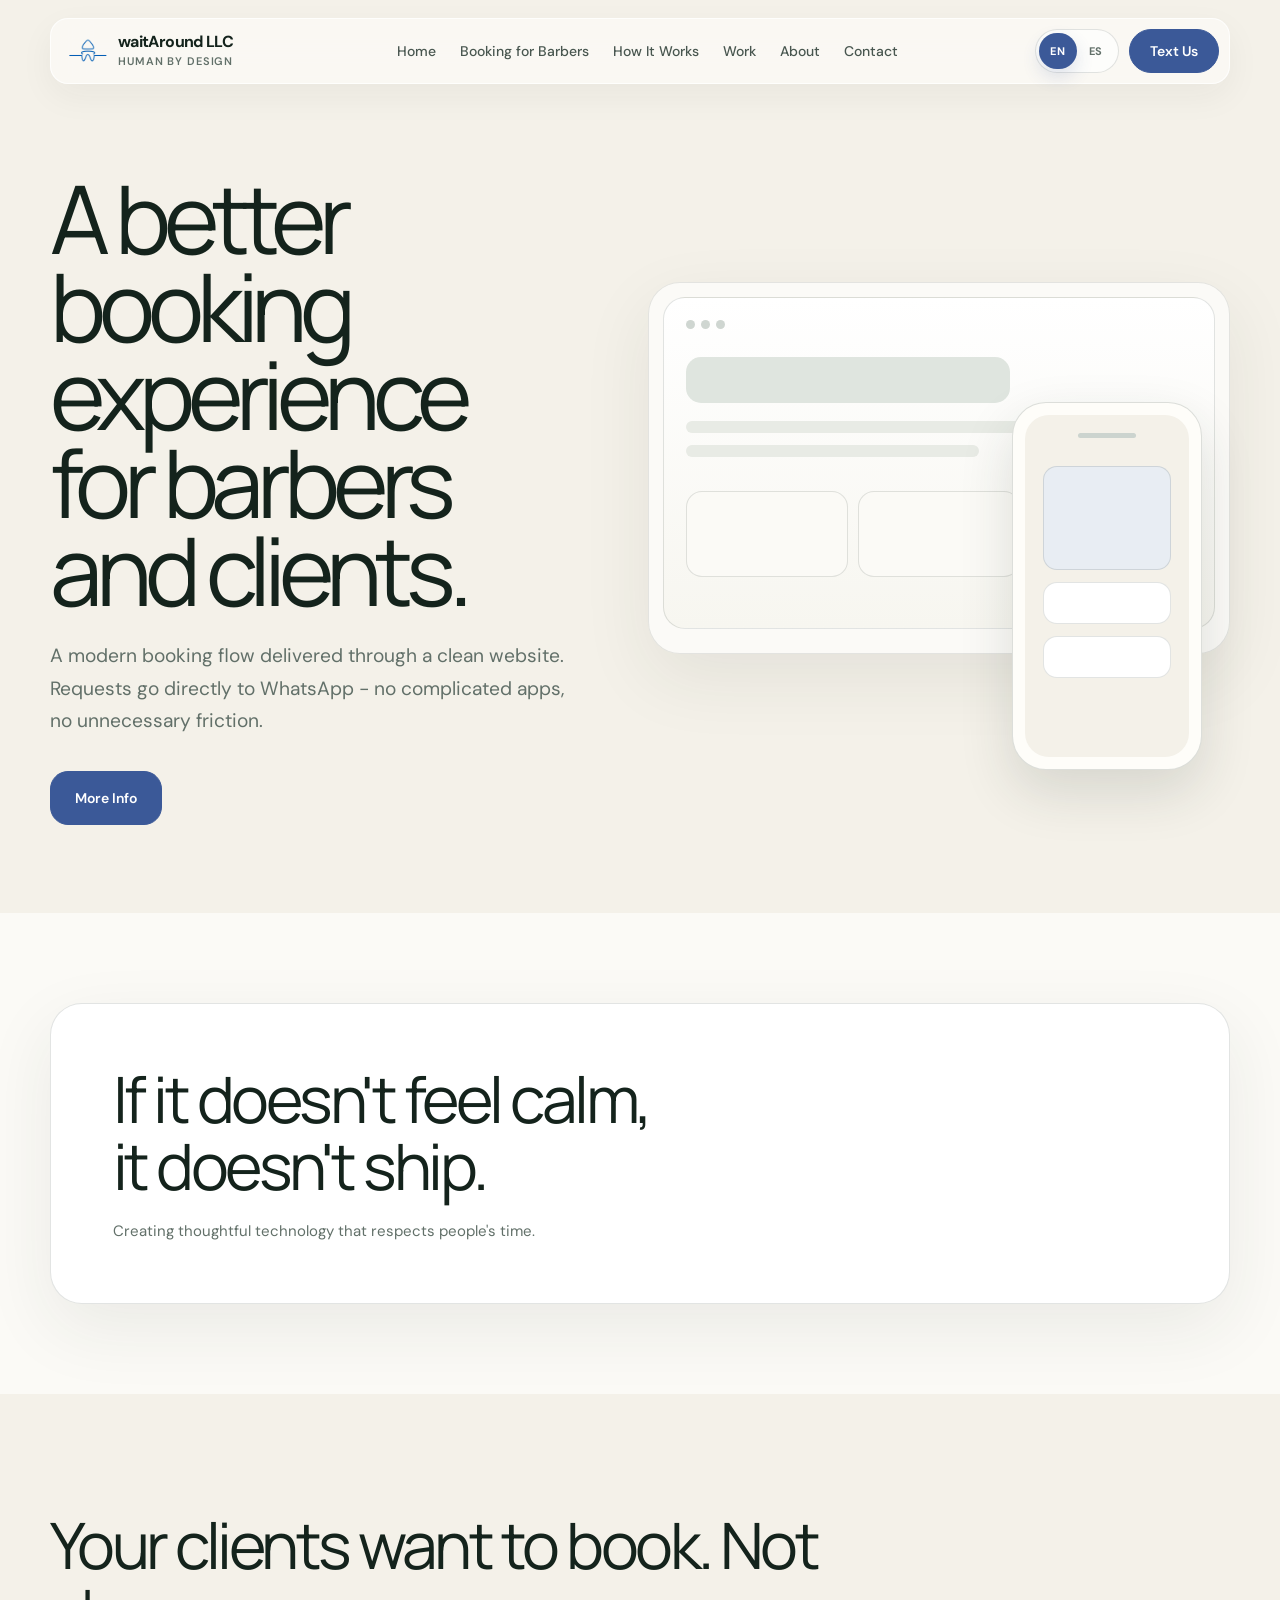
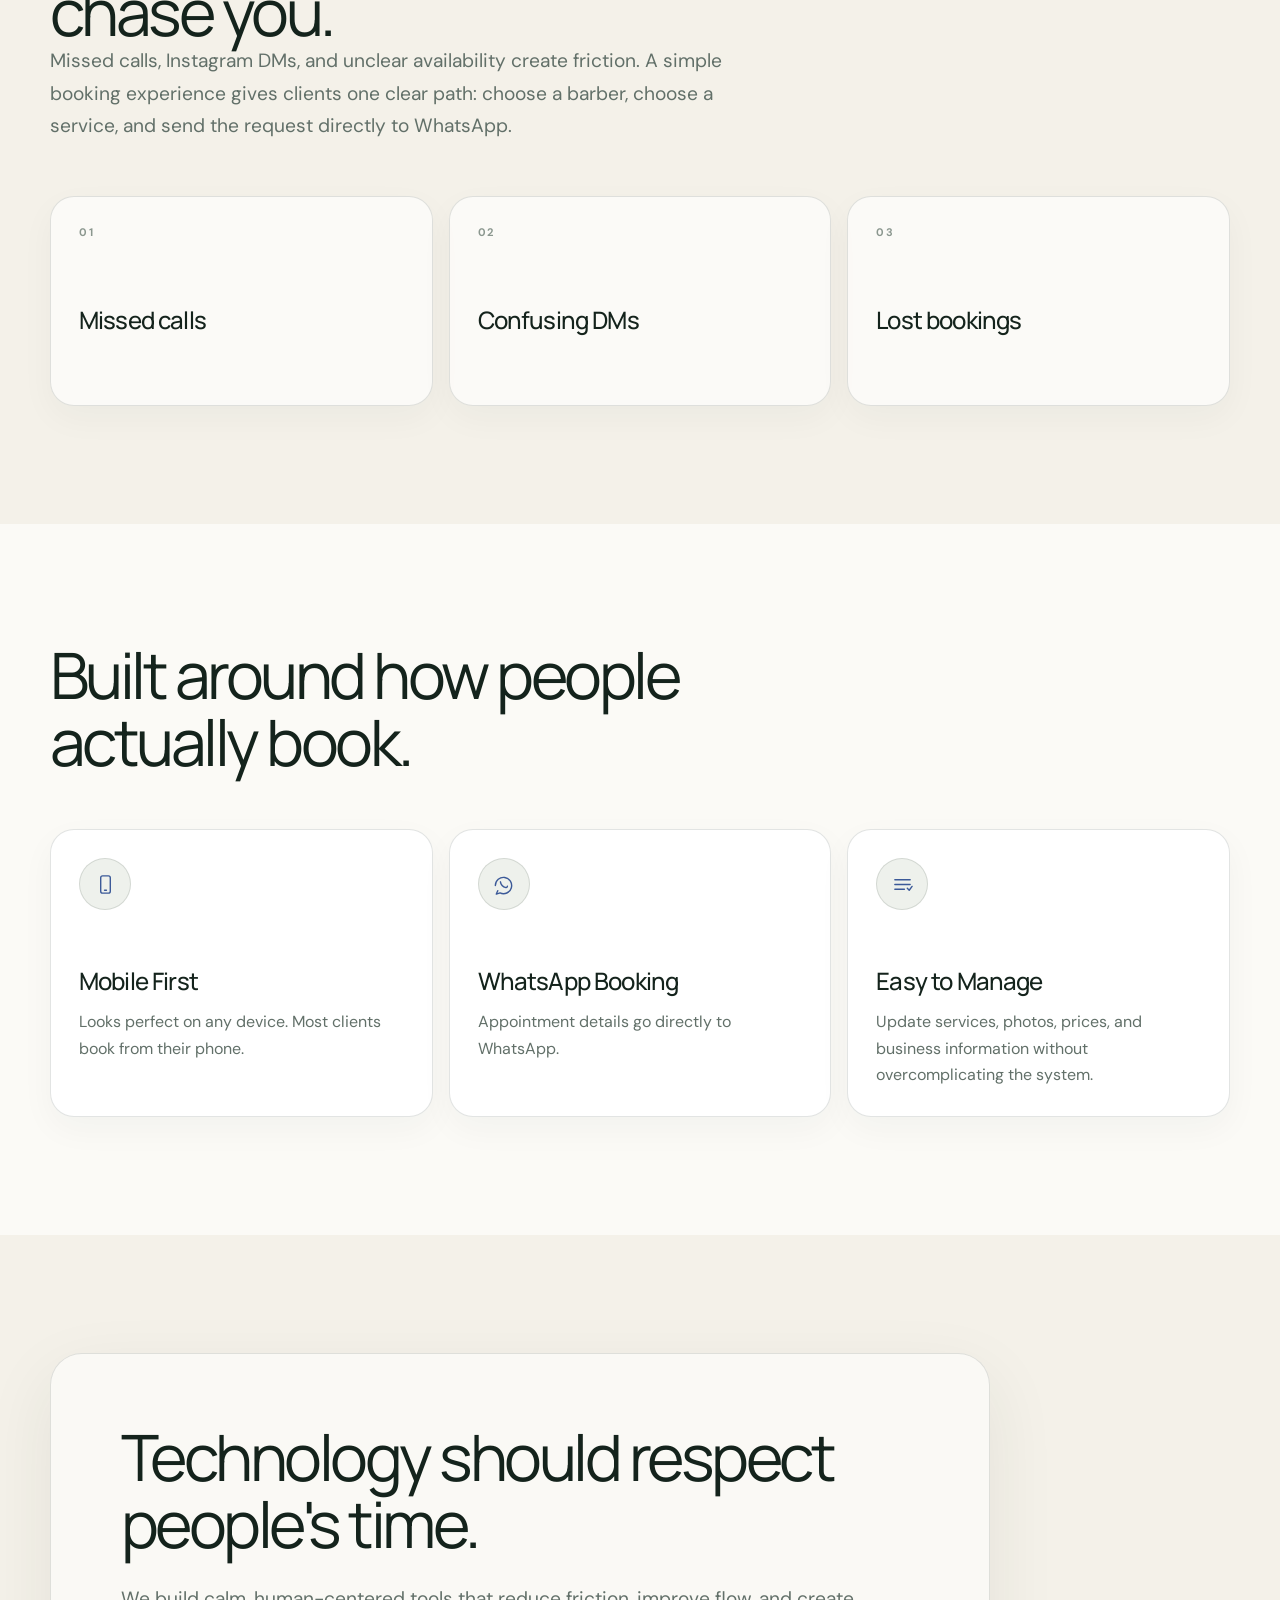
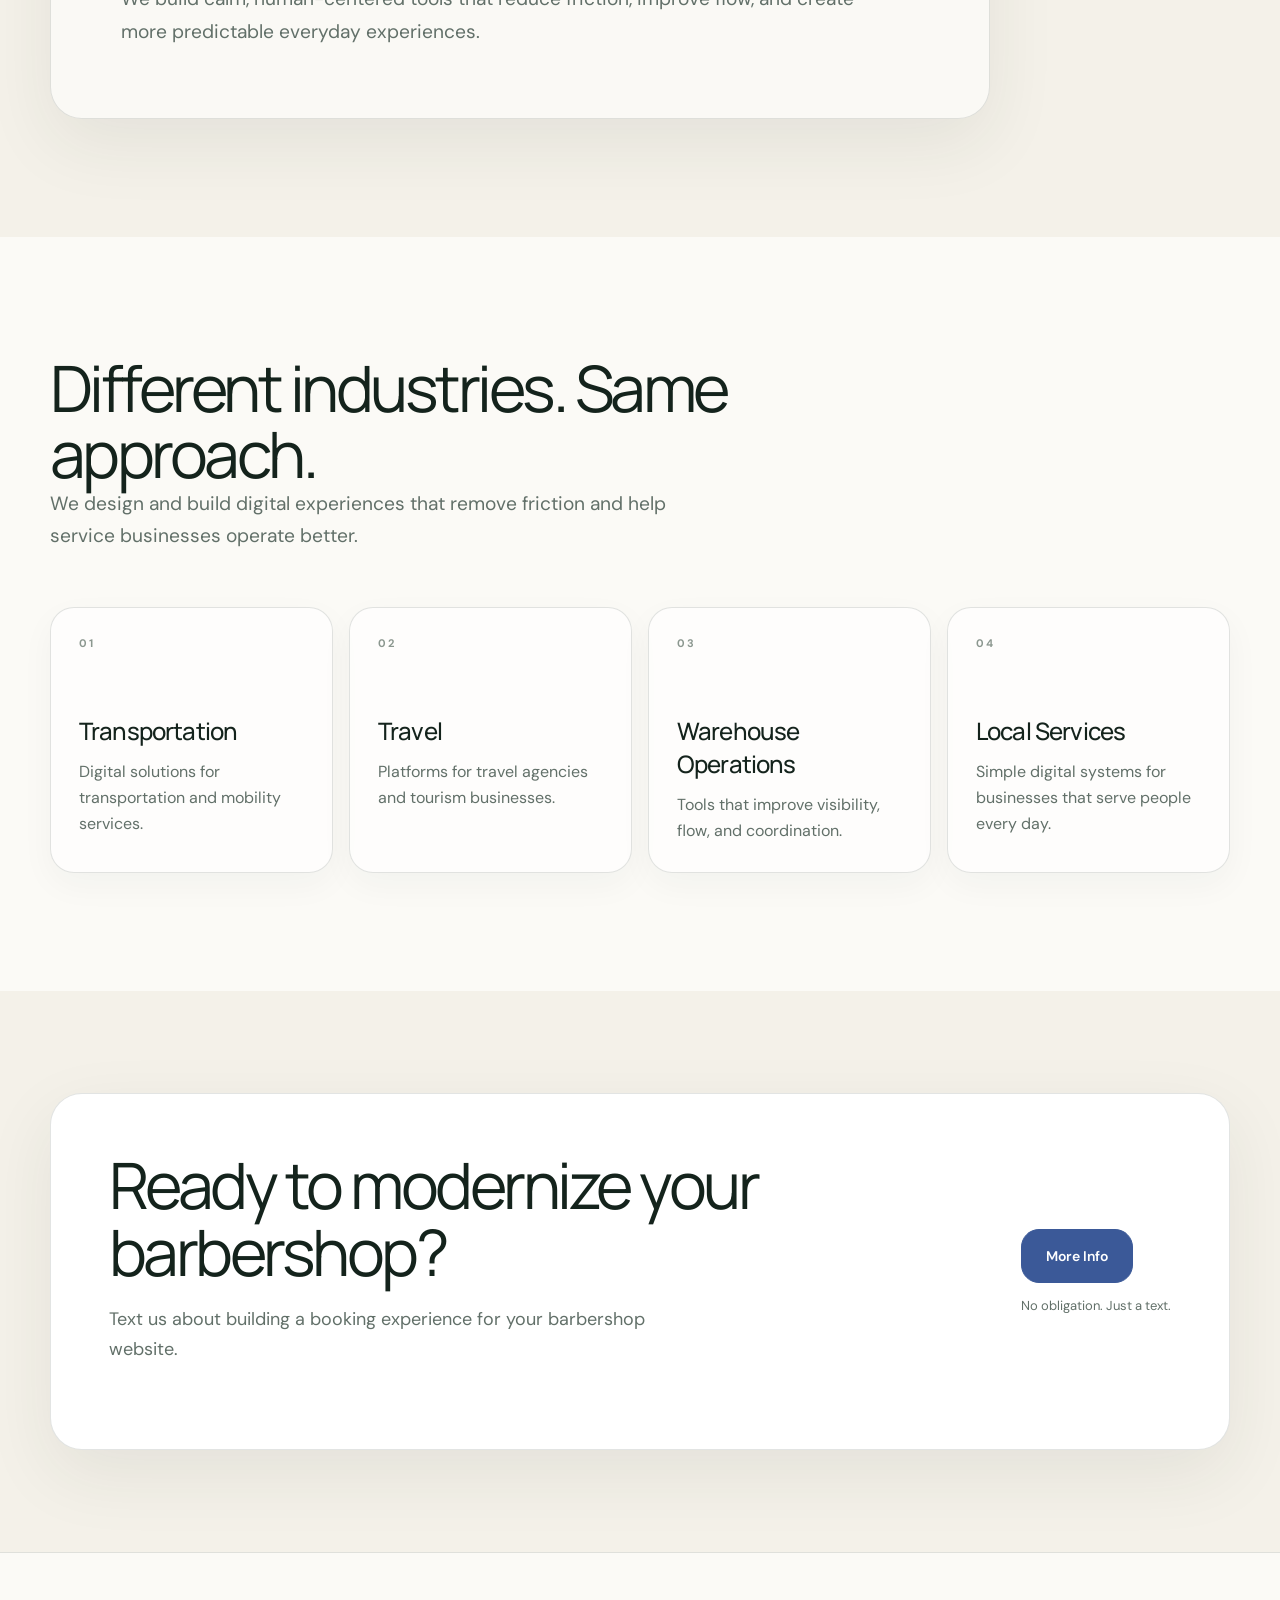
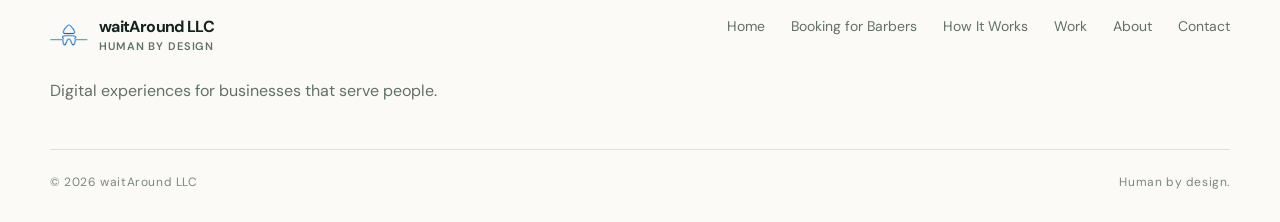
==== index.html @ 2b660a99 "Update print statement from 'Hello' to 'Goodbye'" ====
<!DOCTYPE html>
<html lang="en">
<head>
  <meta charset="UTF-8">
  <meta name="viewport" content="width=device-width, initial-scale=1.0">
  <meta name="description" content="waitAround LLC builds calm digital booking experiences for barbershops with WhatsApp booking.">
  <title>waitAround LLC | Booking for Barbershops</title>
  <link rel="icon" type="image/png" href="waitaround-logo.png">
  <link rel="apple-touch-icon" href="waitaround-logo.png">
  <style>
    @import url('https://fonts.googleapis.com/css2?family=DM+Sans:wght@400;500;600;700&family=Manrope:wght@400;500;600&display=swap');

    :root {
      --bg: #fbfaf6;
      --surface: #f4f1e9;
      --ink: #14231c;
      --muted: #627069;
      --border: rgba(20, 35, 28, .12);
      --chip: #eef1ec;
      --radius-xl: 32px;
      --radius-lg: 24px;
      --shadow: 0 24px 70px rgba(37, 52, 44, .08);
      --brand: #3b5998;
      --brand-soft: #aab7d4;
      --white: #fff;
    }

    * { box-sizing: border-box; }
    html { scroll-behavior: smooth; }
    body {
      margin: 0;
      overflow-x: hidden;
      color: var(--ink);
      background: var(--bg);
      font-family: "DM Sans", Arial, sans-serif;
      -webkit-font-smoothing: antialiased;
      text-rendering: optimizeLegibility;
    }
    a { color: inherit; text-decoration: none; }
    button { font: inherit; }
    h1, h2, h3, p { margin-top: 0; }
    :focus-visible { outline: 3px solid rgba(59, 89, 152, .32); outline-offset: 4px; }

    .shell { width: min(1180px, calc(100% - 48px)); margin: 0 auto; }
    .skip-link {
      position: fixed;
      z-index: 100;
      top: 12px;
      left: 12px;
      padding: 12px 16px;
      border-radius: 999px;
      color: var(--white);
      background: var(--brand);
      transform: translateY(-160%);
    }
    .skip-link:focus { transform: none; }

    .nav-wrap {
      position: fixed;
      z-index: 20;
      top: 0;
      right: 0;
      left: 0;
      padding: 18px 0;
      transition: padding .25s ease;
    }
    .nav-wrap.scrolled { padding: 10px 0; }
    .nav {
      display: flex;
      align-items: center;
      justify-content: space-between;
      min-height: 66px;
      padding: 0 10px 0 18px;
      border: 1px solid rgba(255, 255, 255, .8);
      border-radius: 18px;
      background: rgba(251, 250, 246, .78);
      box-shadow: 0 12px 34px rgba(30, 43, 35, .05);
      backdrop-filter: blur(18px);
    }
    .brand {
      display: inline-flex;
      align-items: center;
      gap: 11px;
      min-width: 190px;
      letter-spacing: -.04em;
    }
    .brand-logo { width: 38px; height: 38px; object-fit: contain; }
    .brand-text strong { display: block; font-size: 16px; font-weight: 700; line-height: 1.05; }
    .brand-text span { display: block; margin-top: 3px; color: var(--muted); font-size: 11px; font-weight: 600; letter-spacing: .08em; text-transform: uppercase; }
    .nav-links { display: flex; align-items: center; gap: 24px; color: #48564f; font-size: 14px; font-weight: 500; }
    .nav-links a { padding: 12px 0; transition: color .2s ease; }
    .nav-links a:hover { color: var(--ink); }
    .nav-actions { display: flex; align-items: center; gap: 10px; }
    .language-switcher {
      display: inline-flex;
      align-items: center;
      min-height: 44px;
      padding: 3px;
      border: 1px solid var(--border);
      border-radius: 999px;
      background: rgba(255, 255, 255, .58);
    }
    .language-option {
      min-width: 38px;
      min-height: 36px;
      padding: 0 10px;
      border: 0;
      border-radius: 999px;
      color: var(--muted);
      background: transparent;
      font-size: 11px;
      font-weight: 700;
      letter-spacing: .08em;
      cursor: pointer;
      transition: color .2s ease, background .2s ease, box-shadow .2s ease;
    }
    .language-option:hover { color: var(--ink); }
    .language-option.active {
      color: var(--white);
      background: var(--brand);
      box-shadow: 0 8px 18px rgba(59, 89, 152, .16);
    }
    .button, .nav-button {
      display: inline-flex;
      align-items: center;
      justify-content: center;
      gap: 10px;
      min-height: 44px;
      padding: 0 20px;
      border: 1px solid var(--brand);
      border-radius: 999px;
      color: var(--white);
      background: var(--brand);
      font-size: 14px;
      font-weight: 600;
      cursor: pointer;
      transition: transform .22s ease, box-shadow .22s ease, background .22s ease, border-color .22s ease;
    }
    .button:hover, .nav-button:hover { transform: translateY(-2px); box-shadow: 0 12px 24px rgba(59, 89, 152, .18); background: #304a80; }
    .button.secondary {
      color: var(--ink);
      border-color: var(--border);
      background: rgba(255, 255, 255, .62);
    }
    .button.secondary:hover { background: var(--white); border-color: rgba(20, 35, 28, .22); box-shadow: 0 12px 24px rgba(37, 52, 44, .08); }
    .button.large { min-height: 54px; padding: 0 24px; border-radius: 18px; }
    .menu-button { display: none; border: 0; background: transparent; padding: 9px; cursor: pointer; }
    .menu-button span { display: block; width: 22px; height: 1px; margin: 5px; background: var(--ink); }

    section { padding: 118px 0; }
    .hero {
      position: relative;
      min-height: 860px;
      padding: 174px 0 88px;
      overflow: hidden;
      background: var(--surface);
    }
    .hero::before {
      content: "";
      position: absolute;
      inset: 0;
      background-image: radial-gradient(rgba(23, 61, 45, .13) .7px, transparent .7px);
      background-size: 18px 18px;
      mask-image: linear-gradient(90deg, #000, transparent 50%);
      opacity: .28;
    }
    .hero-grid {
      position: relative;
      z-index: 1;
      display: grid;
      grid-template-columns: minmax(0, .9fr) minmax(360px, 1fr);
      gap: 74px;
      align-items: center;
    }
    .chip, .kicker {
      display: none;
      align-items: center;
      gap: 12px;
      width: fit-content;
      min-height: auto;
      padding: 0;
      border: 0;
      border-radius: 0;
      color: #516159;
      background: transparent;
      font-size: 12px;
      font-weight: 700;
      letter-spacing: .12em;
      text-transform: uppercase;
    }
    .chip::before, .kicker::before {
      content: "";
      width: 34px;
      height: 1px;
      background: var(--brand-soft);
    }
    h1 {
      max-width: 740px;
      margin: 26px 0 26px;
      font-family: "Manrope", Arial, sans-serif;
      font-size: clamp(58px, 7.4vw, 104px);
      font-weight: 400;
      line-height: .93;
      letter-spacing: -.075em;
    }
    h2 {
      max-width: 820px;
      margin-bottom: 0;
      font-family: "Manrope", Arial, sans-serif;
      font-size: clamp(40px, 5vw, 70px);
      font-weight: 400;
      line-height: 1.04;
      letter-spacing: -.055em;
    }
    .lead, .section-copy, .philosophy-copy, .footer-copy {
      color: var(--muted);
      font-size: clamp(17px, 1.5vw, 20px);
      line-height: 1.68;
    }
    .lead { max-width: 635px; margin-bottom: 34px; }
    .hero h1 { margin-top: 0; }
    .hero-actions { display: flex; flex-wrap: wrap; gap: 12px; }

    .mockup-stage {
      position: relative;
      min-height: 540px;
    }
    .macbook {
      position: absolute;
      top: 52px;
      right: 0;
      width: min(100%, 620px);
      padding: 14px 14px 24px;
      border: 1px solid rgba(20, 35, 28, .1);
      border-radius: var(--radius-xl);
      background: rgba(255, 255, 255, .62);
      box-shadow: var(--shadow);
    }
    .mockup-screen {
      min-height: 332px;
      padding: 22px;
      border: 1px solid var(--border);
      border-radius: 22px;
      background: linear-gradient(180deg, #fff, #f7f6f0);
    }
    .mockup-bar { display: flex; gap: 6px; margin-bottom: 28px; }
    .mockup-bar span { width: 9px; height: 9px; border-radius: 50%; background: #cfd6d1; }
    .mockup-title { width: 64%; height: 46px; margin-bottom: 18px; border-radius: 15px; background: #dfe5df; }
    .mockup-line { height: 12px; margin-bottom: 12px; border-radius: 999px; background: #e8ebe5; }
    .mockup-line.short { width: 58%; }
    .mockup-cards { display: grid; grid-template-columns: repeat(3, 1fr); gap: 10px; margin-top: 34px; }
    .mockup-cards span { height: 86px; border: 1px solid var(--border); border-radius: 16px; background: var(--bg); }
    .phone {
      position: absolute;
      right: 28px;
      bottom: 0;
      width: 190px;
      padding: 12px;
      border: 1px solid rgba(20, 35, 28, .14);
      border-radius: 34px;
      background: #fefdf9;
      box-shadow: 0 22px 54px rgba(37, 52, 44, .14);
    }
    .phone-screen {
      min-height: 342px;
      padding: 18px;
      border-radius: 24px;
      background: var(--surface);
    }
    .phone-pill { width: 58px; height: 5px; margin: 0 auto 28px; border-radius: 999px; background: #ccd4cf; }
    .phone-block { height: 42px; margin-bottom: 12px; border-radius: 14px; background: var(--white); border: 1px solid var(--border); }
    .phone-block.tall { height: 104px; background: #e8edf3; }

    .section-head {
      display: block;
      margin-bottom: 54px;
      align-items: start;
    }
    .section-copy { max-width: 680px; margin-bottom: 0; }
    .credo { padding: 90px 0; background: var(--bg); }
    .quote-card {
      padding: clamp(34px, 5vw, 62px);
      border: 1px solid var(--border);
      border-radius: var(--radius-xl);
      background: var(--white);
      box-shadow: var(--shadow);
    }
    .quote-card blockquote {
      max-width: 860px;
      margin: 0 0 22px;
      font-family: "Manrope", Arial, sans-serif;
      font-size: clamp(34px, 5vw, 66px);
      line-height: 1.04;
      letter-spacing: -.055em;
    }
    .quote-card p { margin: 0; color: var(--muted); font-size: 15px; }

    .problem { background: var(--surface); }
    .number-grid, .feature-grid, .industry-grid {
      display: grid;
      grid-template-columns: repeat(3, 1fr);
      gap: 16px;
    }
    .card {
      min-height: 210px;
      padding: 28px;
      border: 1px solid var(--border);
      border-radius: var(--radius-lg);
      background: rgba(255, 255, 255, .62);
      box-shadow: 0 12px 34px rgba(37, 52, 44, .04);
      transition: transform .22s ease, border-color .22s ease, background .22s ease, box-shadow .22s ease;
    }
    .card:hover {
      transform: translateY(-4px);
      border-color: rgba(20, 35, 28, .2);
      background: var(--white);
      box-shadow: 0 18px 40px rgba(37, 52, 44, .07);
    }
    .card-number { display: block; margin-bottom: 64px; color: #8b978f; font-size: 11px; font-weight: 700; letter-spacing: .14em; }
    .card h3 { margin-bottom: 12px; font-family: "Manrope", Arial, sans-serif; font-size: 24px; font-weight: 500; letter-spacing: -.035em; }
    .card p { margin-bottom: 0; color: var(--muted); line-height: 1.65; }

    .features { background: var(--bg); }
    .feature-grid { grid-template-columns: repeat(3, 1fr); }
    .feature-card { background: var(--white); }
    .feature-icon {
      display: grid;
      place-items: center;
      width: 52px;
      height: 52px;
      margin-bottom: 54px;
      border: 1px solid var(--border);
      border-radius: 50%;
      color: var(--brand);
      background: var(--chip);
    }
    .feature-icon svg { width: 23px; height: 23px; fill: none; stroke: currentColor; stroke-width: 1.45; stroke-linecap: round; stroke-linejoin: round; }

    .philosophy { background: var(--surface); }
    .philosophy-panel {
      max-width: 940px;
      padding: clamp(36px, 6vw, 70px);
      border: 1px solid var(--border);
      border-radius: var(--radius-xl);
      background: rgba(255, 255, 255, .55);
      box-shadow: var(--shadow);
    }
    .philosophy-copy { max-width: 760px; margin: 26px 0 0; }

    .industries { background: var(--bg); }
    .industry-grid { grid-template-columns: repeat(4, 1fr); }
    .industry-card { min-height: 250px; }

    .final-cta { padding: 102px 0; background: var(--surface); }
    .cta-panel {
      display: grid;
      grid-template-columns: 1fr auto;
      gap: 36px;
      align-items: center;
      padding: clamp(34px, 5vw, 58px);
      border: 1px solid var(--border);
      border-radius: var(--radius-xl);
      background: var(--white);
      box-shadow: var(--shadow);
    }
    .cta-panel h2 { margin-bottom: 20px; }
    .cta-panel p { max-width: 560px; margin-bottom: 26px; color: var(--muted); font-size: 18px; line-height: 1.65; }
    .cta-small { display: block; margin-top: 14px; color: var(--muted); font-size: 13px; }

    footer {
      padding: 64px 0 32px;
      border-top: 1px solid var(--border);
      background: var(--bg);
    }
    .footer-main {
      display: flex;
      align-items: flex-start;
      justify-content: space-between;
      gap: 40px;
      padding-bottom: 44px;
    }
    .footer-copy { max-width: 430px; margin: 18px 0 0; font-size: 16px; }
    .footer-links { display: flex; flex-wrap: wrap; gap: 18px 26px; color: var(--muted); font-size: 14px; }
    .footer-links a:hover { color: var(--ink); }
    .footer-bottom {
      display: flex;
      justify-content: space-between;
      gap: 20px;
      padding-top: 24px;
      border-top: 1px solid var(--border);
      color: #7b8780;
      font-size: 12px;
      letter-spacing: .05em;
    }

    .reveal { opacity: 0; transform: translateY(20px); transition: opacity .6s ease, transform .6s ease; }
    .reveal.visible { opacity: 1; transform: translateY(0); }

    @media (max-width: 1040px) {
      .nav-links { gap: 16px; font-size: 13px; }
      .hero-grid { grid-template-columns: 1fr; gap: 44px; }
      .mockup-stage { min-height: 500px; max-width: 680px; }
      .industry-grid { grid-template-columns: repeat(2, 1fr); }
    }

    @media (max-width: 860px) {
      .nav-links {
        display: none;
        position: absolute;
        top: 78px;
        left: 24px;
        right: 24px;
        flex-direction: column;
        align-items: stretch;
        gap: 0;
        padding: 15px;
        border: 1px solid var(--border);
        border-radius: 18px;
        background: var(--bg);
        box-shadow: var(--shadow);
      }
      .nav-links.open { display: flex; }
      .nav-links a { padding: 14px; }
      .nav-button { display: none; }
      .nav-actions { margin-left: auto; }
      .menu-button { display: block; }
      .section-head, .cta-panel { grid-template-columns: 1fr; }
      .number-grid, .feature-grid { grid-template-columns: 1fr; }
      .card-number, .feature-icon { margin-bottom: 38px; }
      section { padding: 92px 0; }
    }

    @media (max-width: 600px) {
      .shell { width: min(100% - 32px, 1180px); }
      .nav { min-height: 60px; }
      .brand { min-width: auto; }
      .brand-text strong { font-size: 15px; }
      .brand-text span { font-size: 10px; }
      .hero { min-height: auto; padding: 142px 0 72px; }
      h1 { font-size: clamp(48px, 16vw, 68px); }
      h2 { font-size: clamp(36px, 12vw, 50px); }
      .lead { font-size: 16px; }
      .hero-actions .button { width: 100%; }
      .mockup-stage { min-height: 420px; }
      .macbook { top: 18px; padding: 10px 10px 18px; border-radius: 24px; }
      .mockup-screen { min-height: 270px; padding: 16px; }
      .mockup-cards { grid-template-columns: 1fr; }
      .mockup-cards span { height: 46px; }
      .phone { right: 8px; width: 150px; transform: translateY(16px); }
      .phone-screen { min-height: 260px; padding: 14px; }
      .industry-grid { grid-template-columns: 1fr; }
      .footer-main, .footer-bottom { flex-direction: column; }
      .footer-links { flex-direction: column; gap: 12px; }
    }

    @media (prefers-reduced-motion: reduce) {
      html { scroll-behavior: auto; }
      *, *::before, *::after { transition-duration: .01ms !important; }
      .reveal { opacity: 1; transform: none; }
    }
  </style>
</head>
<body>
  <a class="skip-link" href="#main" data-i18n="skip">Skip to content</a>

  <header class="nav-wrap" id="top">
    <nav class="nav shell" aria-label="Main navigation">
      <a class="brand" href="#top" aria-label="waitAround LLC home">
        <img class="brand-logo" src="waitaround-logo.png" alt="">
            <span class="brand-text"><strong>waitAround LLC</strong><span data-i18n="tagline">Human by design</span></span>
      </a>
      <div class="nav-links" id="navLinks">
        <a href="#top" data-i18n="navHome">Home</a>
        <a href="#booking" data-i18n="navWebsites">Booking for Barbers</a>
        <a href="#how" data-i18n="navHow">How It Works</a>
        <a href="#work" data-i18n="navWork">Work</a>
        <a href="#about" data-i18n="navAbout">About</a>
        <a class="whatsapp-link" href="https://wa.me/18564484646?text=Hi%20waitAround%20LLC%2C%20I%27m%20interested%20in%20a%20barbershop%20booking%20experience." data-i18n="navContact">Contact</a>
      </div>
      <div class="nav-actions">
        <div class="language-switcher" role="group" aria-label="Select language">
          <button class="language-option active" type="button" data-lang="en" aria-pressed="true">EN</button>
          <button class="language-option" type="button" data-lang="es" aria-pressed="false">ES</button>
        </div>
        <a class="nav-button whatsapp-link" href="https://wa.me/18564484646?text=Hi%20waitAround%20LLC%2C%20I%27m%20interested%20in%20a%20barbershop%20booking%20experience." data-i18n="textUs">Text Us</a>
        <button class="menu-button" type="button" aria-label="Toggle menu" aria-expanded="false" aria-controls="navLinks">
          <span></span><span></span>
        </button>
      </div>
    </nav>
  </header>

  <main id="main">
    <section class="hero" aria-labelledby="hero-title">
      <div class="shell hero-grid">
        <div class="hero-copy-block reveal">
          <span class="chip" data-i18n="heroChip">Booking for barbershops</span>
          <h1 id="hero-title" data-i18n="heroTitle">A better booking experience for barbers and clients.</h1>
          <p class="lead" data-i18n="heroLead">A modern booking flow delivered through a clean website. Requests go directly to WhatsApp - no complicated apps, no unnecessary friction.</p>
          <div class="hero-actions">
            <a class="button large whatsapp-link" href="https://wa.me/18564484646?text=Hi%20waitAround%20LLC%2C%20I%27m%20interested%20in%20a%20barbershop%20booking%20experience." data-i18n="textWhatsApp">Text Us on WhatsApp</a>
          </div>
        </div>
        <div class="mockup-stage reveal" aria-label="Booking experience mockup placeholder">
          <div class="macbook">
            <div class="mockup-screen">
              <div class="mockup-bar"><span></span><span></span><span></span></div>
              <div class="mockup-title"></div>
              <div class="mockup-line"></div>
              <div class="mockup-line short"></div>
              <div class="mockup-cards"><span></span><span></span><span></span></div>
            </div>
          </div>
          <div class="phone">
            <div class="phone-screen">
              <div class="phone-pill"></div>
              <div class="phone-block tall"></div>
              <div class="phone-block"></div>
              <div class="phone-block"></div>
            </div>
          </div>
        </div>
      </div>
    </section>

    <section class="credo" aria-labelledby="credo-title">
      <div class="shell">
        <div class="quote-card reveal">
          <blockquote id="credo-title" data-i18n-html="credoQuote">If it doesn't feel calm,<br>it doesn't ship.</blockquote>
          <p data-i18n="credoSmall">Creating thoughtful technology that respects people's time.</p>
        </div>
      </div>
    </section>

    <section class="problem" id="booking" aria-labelledby="problem-title">
      <div class="shell">
        <div class="section-head reveal">
          <span class="kicker" data-i18n="problemLabel">The problem</span>
          <div>
            <h2 id="problem-title" data-i18n="problemTitle">Your clients want to book. Not chase you.</h2>
            <p class="section-copy" data-i18n="problemCopy">Missed calls, Instagram DMs, and unclear availability create friction. A simple booking experience gives clients one clear path: choose a barber, choose a service, and send the request directly to WhatsApp.</p>
          </div>
        </div>
        <div class="number-grid">
          <article class="card reveal"><span class="card-number">01</span><h3 data-i18n="problemCardOne">Missed calls</h3></article>
          <article class="card reveal"><span class="card-number">02</span><h3 data-i18n="problemCardTwo">Confusing DMs</h3></article>
          <article class="card reveal"><span class="card-number">03</span><h3 data-i18n="problemCardThree">Lost bookings</h3></article>
        </div>
      </div>
    </section>

    <section class="features" id="how" aria-labelledby="features-title">
      <div class="shell">
        <div class="section-head reveal">
          <span class="kicker" data-i18n="featuresLabel">Booking experience</span>
          <h2 id="features-title" data-i18n="featuresTitle">Built around how people actually book.</h2>
        </div>
        <div class="feature-grid">
          <article class="card feature-card reveal">
            <div class="feature-icon"><svg viewBox="0 0 24 24" aria-hidden="true"><rect x="7" y="3" width="10" height="18" rx="2"/><path d="M11 18h2"/></svg></div>
            <h3 data-i18n="featureOneTitle">Mobile First</h3>
            <p data-i18n="featureOneCopy">Looks perfect on any device. Most clients book from their phone.</p>
          </article>
          <article class="card feature-card reveal">
            <div class="feature-icon"><svg viewBox="0 0 24 24" aria-hidden="true"><path d="M6 18.5 4.5 22l3.9-1.2A8.5 8.5 0 1 0 3.5 13"/><path d="M8.8 9.2c.4 3 2.5 5.1 5.8 6 .6.1 1.4-.8 1.5-1.4"/></svg></div>
            <h3 data-i18n="featureTwoTitle">WhatsApp Booking</h3>
            <p data-i18n="featureTwoCopy">Appointment details go directly to WhatsApp.</p>
          </article>
          <article class="card feature-card reveal">
            <div class="feature-icon"><svg viewBox="0 0 24 24" aria-hidden="true"><path d="M4 7h16M4 12h16M4 17h10"/><path d="M17 16l2 2 3-4"/></svg></div>
            <h3 data-i18n="featureThreeTitle">Easy to Manage</h3>
            <p data-i18n="featureThreeCopy">Update services, photos, prices, and business information without overcomplicating the system.</p>
          </article>
        </div>
      </div>
    </section>

    <section class="philosophy" id="about" aria-labelledby="philosophy-title">
      <div class="shell">
        <div class="philosophy-panel reveal">
          <div>
            <span class="kicker">waitAround LLC</span>
            <h2 id="philosophy-title" data-i18n="philosophyTitle">Technology should respect people's time.</h2>
            <p class="philosophy-copy" data-i18n="philosophyCopy">We build calm, human-centered tools that reduce friction, improve flow, and create more predictable everyday experiences.</p>
          </div>
        </div>
      </div>
    </section>

    <section class="industries" id="work" aria-labelledby="industries-title">
      <div class="shell">
        <div class="section-head reveal">
          <span class="kicker" data-i18n="industriesLabel">Experience across industries</span>
          <div>
            <h2 id="industries-title" data-i18n="industriesTitle">Different industries. Same approach.</h2>
            <p class="section-copy" data-i18n="industriesCopy">We design and build digital experiences that remove friction and help service businesses operate better.</p>
          </div>
        </div>
        <div class="industry-grid">
          <article class="card industry-card reveal"><span class="card-number">01</span><h3 data-i18n="industryOneTitle">Transportation</h3><p data-i18n="industryOneCopy">Digital solutions for transportation and mobility services.</p></article>
          <article class="card industry-card reveal"><span class="card-number">02</span><h3 data-i18n="industryTwoTitle">Travel</h3><p data-i18n="industryTwoCopy">Platforms for travel agencies and tourism businesses.</p></article>
          <article class="card industry-card reveal"><span class="card-number">03</span><h3 data-i18n="industryThreeTitle">Warehouse Operations</h3><p data-i18n="industryThreeCopy">Tools that improve visibility, flow, and coordination.</p></article>
          <article class="card industry-card reveal"><span class="card-number">04</span><h3 data-i18n="industryFourTitle">Local Services</h3><p data-i18n="industryFourCopy">Simple digital systems for businesses that serve people every day.</p></article>
        </div>
      </div>
    </section>

    <section class="final-cta" id="contact" aria-labelledby="cta-title">
      <div class="shell">
        <div class="cta-panel reveal">
          <div>
            <h2 id="cta-title" data-i18n="ctaTitle">Ready to modernize your barbershop?</h2>
            <p data-i18n="ctaCopy">Text us about building a booking experience for your barbershop website.</p>
          </div>
          <div>
            <a class="button large whatsapp-link" href="https://wa.me/18564484646?text=Hi%20waitAround%20LLC%2C%20I%27m%20interested%20in%20a%20barbershop%20booking%20experience." data-i18n="textWhatsApp">Text Us on WhatsApp</a>
            <span class="cta-small" data-i18n="ctaSmall">No obligation. Just a text.</span>
          </div>
        </div>
      </div>
    </section>
  </main>

  <footer>
    <div class="shell">
      <div class="footer-main">
        <div>
          <a class="brand" href="#top" aria-label="waitAround LLC home">
            <img class="brand-logo" src="waitaround-logo.png" alt="">
            <span class="brand-text"><strong>waitAround LLC</strong><span data-i18n="tagline">Human by design</span></span>
          </a>
          <p class="footer-copy" data-i18n="footerCopy">Digital experiences for businesses that serve people.</p>
        </div>
        <div class="footer-links" aria-label="Footer navigation">
          <a href="#top" data-i18n="navHome">Home</a>
          <a href="#booking" data-i18n="navWebsites">Booking for Barbers</a>
          <a href="#how" data-i18n="navHow">How It Works</a>
          <a href="#work" data-i18n="navWork">Work</a>
          <a href="#about" data-i18n="navAbout">About</a>
          <a class="whatsapp-link" href="https://wa.me/18564484646?text=Hi%20waitAround%20LLC%2C%20I%27m%20interested%20in%20a%20barbershop%20booking%20experience." data-i18n="navContact">Contact</a>
        </div>
      </div>
      <div class="footer-bottom">
        <span>&copy; 2026 waitAround LLC</span>
        <span data-i18n="footerClosing">Human by design.</span>
      </div>
    </div>
  </footer>

  <script>
    const navWrap = document.querySelector('.nav-wrap');
    const menuButton = document.querySelector('.menu-button');
    const navLinks = document.querySelector('.nav-links');
    const revealItems = document.querySelectorAll('.reveal');
    const languageOptions = document.querySelectorAll('.language-option');
    const languageSwitcher = document.querySelector('.language-switcher');
    const whatsappLinks = document.querySelectorAll('.whatsapp-link');
    const baseWhatsApp = 'https://wa.me/18564484646?text=';

    const translations = {
      en: {
        title: 'waitAround LLC | Booking for Barbershops',
        description: 'waitAround LLC builds calm website-based booking experiences for barbershops with WhatsApp booking.',
        languageLabel: 'Select language',
        menu: 'Toggle menu',
        whatsappMessage: "Hi waitAround LLC, I'm interested in a barbershop booking experience.",
        skip: 'Skip to content',
        tagline: 'Human by design',
        navHome: 'Home',
        navWebsites: 'Booking for Barbers',
        navHow: 'How It Works',
        navWork: 'Work',
        navAbout: 'About',
        navContact: 'Contact',
        textUs: 'Text Us',
        textWhatsApp: 'More Info',
        heroChip: 'Booking for barbershops',
        heroTitle: 'A better booking experience for barbers and clients.',
        heroLead: "A modern booking flow delivered through a clean website. Requests go directly to WhatsApp - no complicated apps, no unnecessary friction.",
        credoQuote: "If it doesn't feel calm,<br>it doesn't ship.",
        credoSmall: "Creating thoughtful technology that respects people's time.",
        problemLabel: 'The problem',
        problemTitle: 'Your clients want to book. Not chase you.',
        problemCopy: 'Missed calls, Instagram DMs, and unclear availability create friction. A simple booking experience gives clients one clear path: choose a barber, choose a service, and send the request directly to WhatsApp.',
        problemCardOne: 'Missed calls',
        problemCardTwo: 'Confusing DMs',
        problemCardThree: 'Lost bookings',
        featuresLabel: 'Booking experience',
        featuresTitle: 'Built around how people actually book.',
        featureOneTitle: 'Mobile First',
        featureOneCopy: 'Looks perfect on any device. Most clients book from their phone.',
        featureTwoTitle: 'WhatsApp Booking',
        featureTwoCopy: 'Appointment details go directly to WhatsApp.',
        featureThreeTitle: 'Easy to Manage',
        featureThreeCopy: 'Update services, photos, prices, and business information without overcomplicating the system.',
        philosophyTitle: "Technology should respect people's time.",
        philosophyCopy: 'We build calm, human-centered tools that reduce friction, improve flow, and create more predictable everyday experiences.',
        industriesLabel: 'Experience across industries',
        industriesTitle: 'Different industries. Same approach.',
        industriesCopy: 'We design and build digital experiences that remove friction and help service businesses operate better.',
        industryOneTitle: 'Transportation',
        industryOneCopy: 'Digital solutions for transportation and mobility services.',
        industryTwoTitle: 'Travel',
        industryTwoCopy: 'Platforms for travel agencies and tourism businesses.',
        industryThreeTitle: 'Warehouse Operations',
        industryThreeCopy: 'Tools that improve visibility, flow, and coordination.',
        industryFourTitle: 'Local Services',
        industryFourCopy: 'Simple digital systems for businesses that serve people every day.',
        ctaTitle: 'Ready to modernize your barbershop?',
        ctaCopy: 'Text us about building a booking experience for your barbershop website.',
        ctaSmall: 'No obligation. Just a text.',
        footerCopy: 'Digital experiences for businesses that serve people.',
        footerClosing: 'Human by design.'
      },
      es: {
        title: 'waitAround LLC | Reservas para barberias',
        description: 'waitAround LLC crea experiencias de reserva para barberias a traves de sitios web con WhatsApp.',
        languageLabel: 'Seleccionar idioma',
        menu: 'Abrir menu',
        whatsappMessage: 'Hola waitAround LLC, me interesa una experiencia de reservas para mi barberia.',
        skip: 'Saltar al contenido',
        tagline: 'Humano por diseno',
        navHome: 'Inicio',
        navWebsites: 'Reservas para Barberos',
        navHow: 'Como Funciona',
        navWork: 'Trabajo',
        navAbout: 'Acerca de',
        navContact: 'Contacto',
        textUs: 'Escribenos',
        textWhatsApp: 'Más info',
        heroChip: 'Reservas para barberias',
        heroTitle: 'Una mejor experiencia de reserva para barberos y clientes.',
        heroLead: 'Un flujo de reserva moderno entregado a traves de un sitio web limpio. Las solicitudes llegan directo a WhatsApp - sin apps complicadas, sin friccion innecesaria.',
        credoQuote: 'Si no se siente calmado,<br>no se lanza.',
        credoSmall: 'Creamos tecnologia cuidadosa que respeta el tiempo de las personas.',
        problemLabel: 'El problema',
        problemTitle: 'Tus clientes quieren reservar. No perseguirte.',
        problemCopy: 'Llamadas perdidas, mensajes por Instagram y horarios poco claros crean friccion. Una experiencia de reserva simple le da a cada cliente un camino claro: elegir un barbero, elegir un servicio y enviar la solicitud directo a WhatsApp.',
        problemCardOne: 'Llamadas perdidas',
        problemCardTwo: 'DMs confusos',
        problemCardThree: 'Reservas perdidas',
        featuresLabel: 'Experiencia de reserva',
        featuresTitle: 'Creado alrededor de como la gente realmente reserva.',
        featureOneTitle: 'Mobile First',
        featureOneCopy: 'Se ve perfecto en cualquier dispositivo. La mayoria de los clientes reserva desde su telefono.',
        featureTwoTitle: 'Reservas por WhatsApp',
        featureTwoCopy: 'Los detalles de la cita llegan directo a WhatsApp.',
        featureThreeTitle: 'Facil de Manejar',
        featureThreeCopy: 'Actualiza servicios, fotos, precios e informacion del negocio sin complicar el sistema.',
        philosophyTitle: 'La tecnologia debe respetar el tiempo de las personas.',
        philosophyCopy: 'Diseñamos experiencias digitales centradas en las personas para reducir la fricción, mejorar el flujo de trabajo y hacer que cada interacción se sienta más simple.',
        industriesLabel: 'Experiencia en distintas industrias',
        industriesTitle: 'Distintas industrias. El mismo enfoque.',
        industriesCopy: 'Disenamos y construimos experiencias digitales que eliminan friccion y ayudan a los negocios de servicio a operar mejor.',
        industryOneTitle: 'Transporte',
        industryOneCopy: 'Soluciones digitales para servicios de transporte y movilidad.',
        industryTwoTitle: 'Viajes',
        industryTwoCopy: 'Plataformas para agencias de viaje y negocios de turismo.',
        industryThreeTitle: 'Operaciones de Almacen',
        industryThreeCopy: 'Herramientas que mejoran visibilidad, flujo y coordinacion.',
        industryFourTitle: 'Servicios Locales',
        industryFourCopy: 'Sistemas digitales simples para negocios que sirven a personas todos los dias.',
        ctaTitle: 'Listo para modernizar tu barberia?',
        ctaCopy: 'Escribenos sobre crear una experiencia de reserva para el sitio web de tu barberia.',
        ctaSmall: 'Sin compromiso. Solo un texto.',
        footerCopy: 'Experiencias digitales para negocios que sirven a personas.',
        footerClosing: 'Humano por diseno.'
      }
    };

    function setLanguage(language) {
      const copy = translations[language] || translations.en;
      document.documentElement.lang = language;
      document.title = copy.title;
      document.querySelector('meta[name="description"]').setAttribute('content', copy.description);
      document.querySelectorAll('[data-i18n]').forEach(element => {
        const value = copy[element.dataset.i18n];
        if (value) element.textContent = value;
      });
      document.querySelectorAll('[data-i18n-html]').forEach(element => {
        const value = copy[element.dataset.i18nHtml];
        if (value) element.innerHTML = value;
      });
      languageSwitcher.setAttribute('aria-label', copy.languageLabel);
      menuButton.setAttribute('aria-label', copy.menu);
      whatsappLinks.forEach(link => {
        link.href = baseWhatsApp + encodeURIComponent(copy.whatsappMessage);
      });
      languageOptions.forEach(option => {
        const active = option.dataset.lang === language;
        option.classList.toggle('active', active);
        option.setAttribute('aria-pressed', String(active));
      });
      localStorage.setItem('waitaround-language', language);
    }

    languageOptions.forEach(option => {
      option.addEventListener('click', () => setLanguage(option.dataset.lang));
    });

    setLanguage(localStorage.getItem('waitaround-language') || 'en');

    window.addEventListener('scroll', () => {
      navWrap.classList.toggle('scrolled', window.scrollY > 20);
    }, { passive: true });

    menuButton.addEventListener('click', () => {
      const open = navLinks.classList.toggle('open');
      menuButton.setAttribute('aria-expanded', String(open));
    });

    navLinks.querySelectorAll('a').forEach(link => link.addEventListener('click', () => {
      navLinks.classList.remove('open');
      menuButton.setAttribute('aria-expanded', 'false');
    }));

    if ('IntersectionObserver' in window) {
      const observer = new IntersectionObserver(entries => {
        entries.forEach(entry => {
          if (entry.isIntersecting) {
            entry.target.classList.add('visible');
            observer.unobserve(entry.target);
          }
        });
      }, { threshold: .12 });
      revealItems.forEach(item => observer.observe(item));
    } else {
      revealItems.forEach(item => item.classList.add('visible'));
    }
  </script>
</body>
</html>
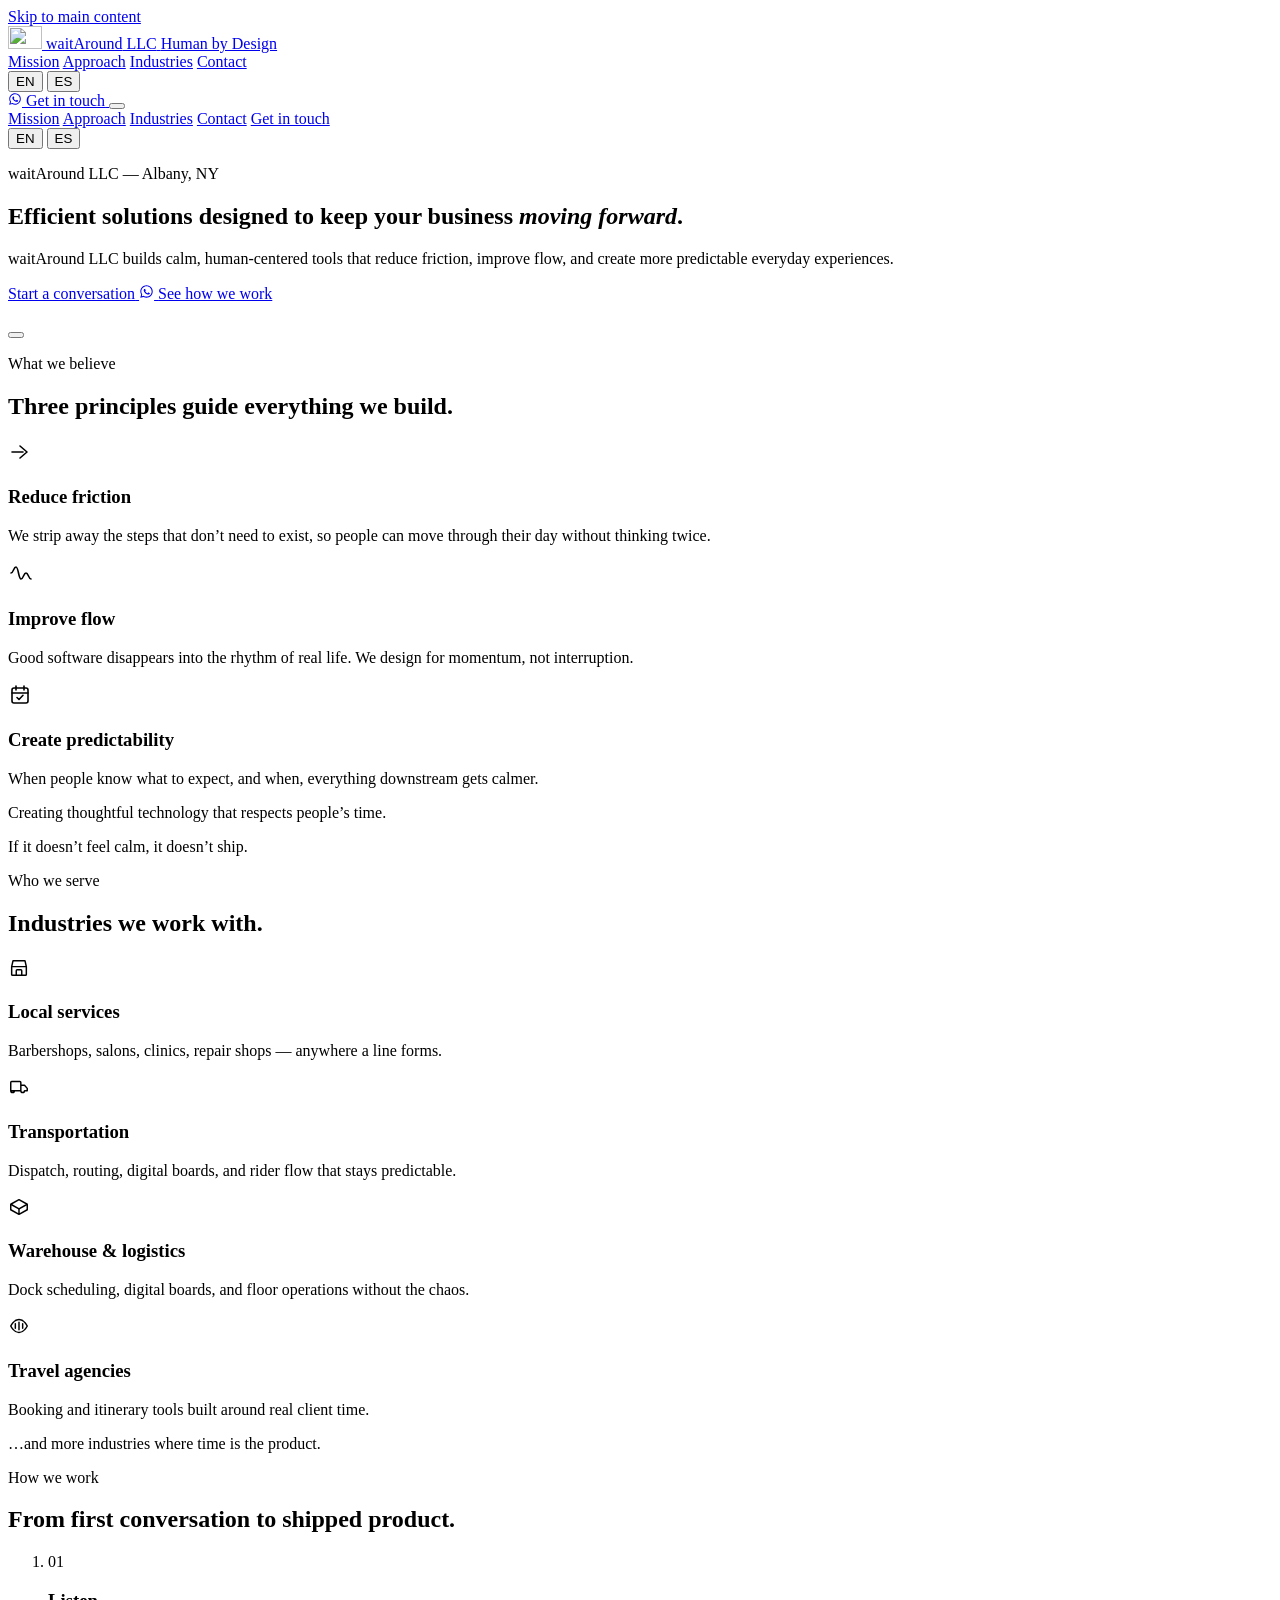
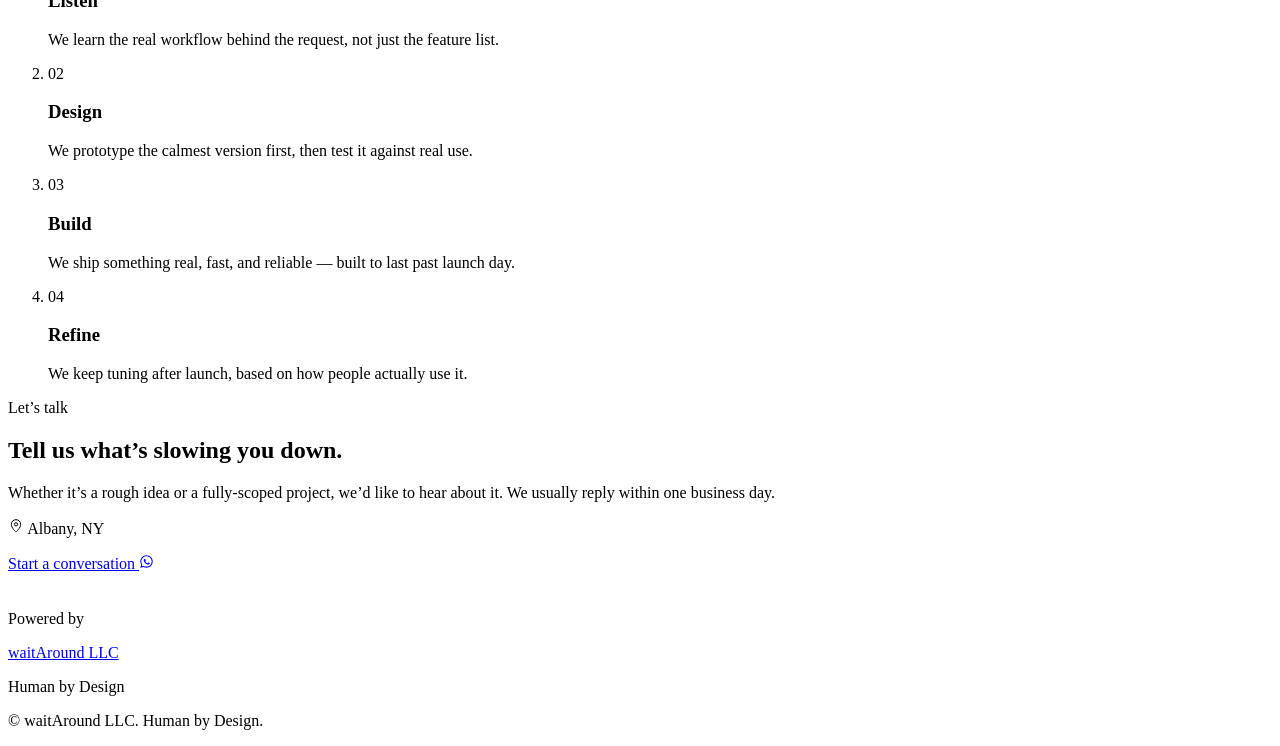
==== commit 86db4f52: "Add files via upload" ====
--- a/index.html
+++ b/index.html
@@ -1,832 +1,274 @@
-<!DOCTYPE html>
-<html lang="en">
-<head>
-  <meta charset="UTF-8">
-  <meta name="viewport" content="width=device-width, initial-scale=1.0">
-  <meta name="description" content="waitAround LLC builds calm digital booking experiences for barbershops with WhatsApp booking.">
-  <title>waitAround LLC | Booking for Barbershops</title>
-  <link rel="icon" type="image/png" href="waitaround-logo.png">
-  <link rel="apple-touch-icon" href="waitaround-logo.png">
-  <style>
-    @import url('https://fonts.googleapis.com/css2?family=DM+Sans:wght@400;500;600;700&family=Manrope:wght@400;500;600&display=swap');
-
-    :root {
-      --bg: #fbfaf6;
-      --surface: #f4f1e9;
-      --ink: #14231c;
-      --muted: #627069;
-      --border: rgba(20, 35, 28, .12);
-      --chip: #eef1ec;
-      --radius-xl: 32px;
-      --radius-lg: 24px;
-      --shadow: 0 24px 70px rgba(37, 52, 44, .08);
-      --brand: #3b5998;
-      --brand-soft: #aab7d4;
-      --white: #fff;
-    }
-
-    * { box-sizing: border-box; }
-    html { scroll-behavior: smooth; }
-    body {
-      margin: 0;
-      overflow-x: hidden;
-      color: var(--ink);
-      background: var(--bg);
-      font-family: "DM Sans", Arial, sans-serif;
-      -webkit-font-smoothing: antialiased;
-      text-rendering: optimizeLegibility;
-    }
-    a { color: inherit; text-decoration: none; }
-    button { font: inherit; }
-    h1, h2, h3, p { margin-top: 0; }
-    :focus-visible { outline: 3px solid rgba(59, 89, 152, .32); outline-offset: 4px; }
-
-    .shell { width: min(1180px, calc(100% - 48px)); margin: 0 auto; }
-    .skip-link {
-      position: fixed;
-      z-index: 100;
-      top: 12px;
-      left: 12px;
-      padding: 12px 16px;
-      border-radius: 999px;
-      color: var(--white);
-      background: var(--brand);
-      transform: translateY(-160%);
-    }
-    .skip-link:focus { transform: none; }
-
-    .nav-wrap {
-      position: fixed;
-      z-index: 20;
-      top: 0;
-      right: 0;
-      left: 0;
-      padding: 18px 0;
-      transition: padding .25s ease;
-    }
-    .nav-wrap.scrolled { padding: 10px 0; }
-    .nav {
-      display: flex;
-      align-items: center;
-      justify-content: space-between;
-      min-height: 66px;
-      padding: 0 10px 0 18px;
-      border: 1px solid rgba(255, 255, 255, .8);
-      border-radius: 18px;
-      background: rgba(251, 250, 246, .78);
-      box-shadow: 0 12px 34px rgba(30, 43, 35, .05);
-      backdrop-filter: blur(18px);
-    }
-    .brand {
-      display: inline-flex;
-      align-items: center;
-      gap: 11px;
-      min-width: 190px;
-      letter-spacing: -.04em;
-    }
-    .brand-logo { width: 38px; height: 38px; object-fit: contain; }
-    .brand-text strong { display: block; font-size: 16px; font-weight: 700; line-height: 1.05; }
-    .brand-text span { display: block; margin-top: 3px; color: var(--muted); font-size: 11px; font-weight: 600; letter-spacing: .08em; text-transform: uppercase; }
-    .nav-links { display: flex; align-items: center; gap: 24px; color: #48564f; font-size: 14px; font-weight: 500; }
-    .nav-links a { padding: 12px 0; transition: color .2s ease; }
-    .nav-links a:hover { color: var(--ink); }
-    .nav-actions { display: flex; align-items: center; gap: 10px; }
-    .language-switcher {
-      display: inline-flex;
-      align-items: center;
-      min-height: 44px;
-      padding: 3px;
-      border: 1px solid var(--border);
-      border-radius: 999px;
-      background: rgba(255, 255, 255, .58);
-    }
-    .language-option {
-      min-width: 38px;
-      min-height: 36px;
-      padding: 0 10px;
-      border: 0;
-      border-radius: 999px;
-      color: var(--muted);
-      background: transparent;
-      font-size: 11px;
-      font-weight: 700;
-      letter-spacing: .08em;
-      cursor: pointer;
-      transition: color .2s ease, background .2s ease, box-shadow .2s ease;
-    }
-    .language-option:hover { color: var(--ink); }
-    .language-option.active {
-      color: var(--white);
-      background: var(--brand);
-      box-shadow: 0 8px 18px rgba(59, 89, 152, .16);
-    }
-    .button, .nav-button {
-      display: inline-flex;
-      align-items: center;
-      justify-content: center;
-      gap: 10px;
-      min-height: 44px;
-      padding: 0 20px;
-      border: 1px solid var(--brand);
-      border-radius: 999px;
-      color: var(--white);
-      background: var(--brand);
-      font-size: 14px;
-      font-weight: 600;
-      cursor: pointer;
-      transition: transform .22s ease, box-shadow .22s ease, background .22s ease, border-color .22s ease;
-    }
-    .button:hover, .nav-button:hover { transform: translateY(-2px); box-shadow: 0 12px 24px rgba(59, 89, 152, .18); background: #304a80; }
-    .button.secondary {
-      color: var(--ink);
-      border-color: var(--border);
-      background: rgba(255, 255, 255, .62);
-    }
-    .button.secondary:hover { background: var(--white); border-color: rgba(20, 35, 28, .22); box-shadow: 0 12px 24px rgba(37, 52, 44, .08); }
-    .button.large { min-height: 54px; padding: 0 24px; border-radius: 18px; }
-    .menu-button { display: none; border: 0; background: transparent; padding: 9px; cursor: pointer; }
-    .menu-button span { display: block; width: 22px; height: 1px; margin: 5px; background: var(--ink); }
-
-    section { padding: 118px 0; }
-    .hero {
-      position: relative;
-      min-height: 860px;
-      padding: 174px 0 88px;
-      overflow: hidden;
-      background: var(--surface);
-    }
-    .hero::before {
-      content: "";
-      position: absolute;
-      inset: 0;
-      background-image: radial-gradient(rgba(23, 61, 45, .13) .7px, transparent .7px);
-      background-size: 18px 18px;
-      mask-image: linear-gradient(90deg, #000, transparent 50%);
-      opacity: .28;
-    }
-    .hero-grid {
-      position: relative;
-      z-index: 1;
-      display: grid;
-      grid-template-columns: minmax(0, .9fr) minmax(360px, 1fr);
-      gap: 74px;
-      align-items: center;
-    }
-    .chip, .kicker {
-      display: none;
-      align-items: center;
-      gap: 12px;
-      width: fit-content;
-      min-height: auto;
-      padding: 0;
-      border: 0;
-      border-radius: 0;
-      color: #516159;
-      background: transparent;
-      font-size: 12px;
-      font-weight: 700;
-      letter-spacing: .12em;
-      text-transform: uppercase;
-    }
-    .chip::before, .kicker::before {
-      content: "";
-      width: 34px;
-      height: 1px;
-      background: var(--brand-soft);
-    }
-    h1 {
-      max-width: 740px;
-      margin: 26px 0 26px;
-      font-family: "Manrope", Arial, sans-serif;
-      font-size: clamp(58px, 7.4vw, 104px);
-      font-weight: 400;
-      line-height: .93;
-      letter-spacing: -.075em;
-    }
-    h2 {
-      max-width: 820px;
-      margin-bottom: 0;
-      font-family: "Manrope", Arial, sans-serif;
-      font-size: clamp(40px, 5vw, 70px);
-      font-weight: 400;
-      line-height: 1.04;
-      letter-spacing: -.055em;
-    }
-    .lead, .section-copy, .philosophy-copy, .footer-copy {
-      color: var(--muted);
-      font-size: clamp(17px, 1.5vw, 20px);
-      line-height: 1.68;
-    }
-    .lead { max-width: 635px; margin-bottom: 34px; }
-    .hero h1 { margin-top: 0; }
-    .hero-actions { display: flex; flex-wrap: wrap; gap: 12px; }
-
-    .mockup-stage {
-      position: relative;
-      min-height: 540px;
-    }
-    .macbook {
-      position: absolute;
-      top: 52px;
-      right: 0;
-      width: min(100%, 620px);
-      padding: 14px 14px 24px;
-      border: 1px solid rgba(20, 35, 28, .1);
-      border-radius: var(--radius-xl);
-      background: rgba(255, 255, 255, .62);
-      box-shadow: var(--shadow);
-    }
-    .mockup-screen {
-      min-height: 332px;
-      padding: 22px;
-      border: 1px solid var(--border);
-      border-radius: 22px;
-      background: linear-gradient(180deg, #fff, #f7f6f0);
-    }
-    .mockup-bar { display: flex; gap: 6px; margin-bottom: 28px; }
-    .mockup-bar span { width: 9px; height: 9px; border-radius: 50%; background: #cfd6d1; }
-    .mockup-title { width: 64%; height: 46px; margin-bottom: 18px; border-radius: 15px; background: #dfe5df; }
-    .mockup-line { height: 12px; margin-bottom: 12px; border-radius: 999px; background: #e8ebe5; }
-    .mockup-line.short { width: 58%; }
-    .mockup-cards { display: grid; grid-template-columns: repeat(3, 1fr); gap: 10px; margin-top: 34px; }
-    .mockup-cards span { height: 86px; border: 1px solid var(--border); border-radius: 16px; background: var(--bg); }
-    .phone {
-      position: absolute;
-      right: 28px;
-      bottom: 0;
-      width: 190px;
-      padding: 12px;
-      border: 1px solid rgba(20, 35, 28, .14);
-      border-radius: 34px;
-      background: #fefdf9;
-      box-shadow: 0 22px 54px rgba(37, 52, 44, .14);
-    }
-    .phone-screen {
-      min-height: 342px;
-      padding: 18px;
-      border-radius: 24px;
-      background: var(--surface);
-    }
-    .phone-pill { width: 58px; height: 5px; margin: 0 auto 28px; border-radius: 999px; background: #ccd4cf; }
-    .phone-block { height: 42px; margin-bottom: 12px; border-radius: 14px; background: var(--white); border: 1px solid var(--border); }
-    .phone-block.tall { height: 104px; background: #e8edf3; }
-
-    .section-head {
-      display: block;
-      margin-bottom: 54px;
-      align-items: start;
-    }
-    .section-copy { max-width: 680px; margin-bottom: 0; }
-    .credo { padding: 90px 0; background: var(--bg); }
-    .quote-card {
-      padding: clamp(34px, 5vw, 62px);
-      border: 1px solid var(--border);
-      border-radius: var(--radius-xl);
-      background: var(--white);
-      box-shadow: var(--shadow);
-    }
-    .quote-card blockquote {
-      max-width: 860px;
-      margin: 0 0 22px;
-      font-family: "Manrope", Arial, sans-serif;
-      font-size: clamp(34px, 5vw, 66px);
-      line-height: 1.04;
-      letter-spacing: -.055em;
-    }
-    .quote-card p { margin: 0; color: var(--muted); font-size: 15px; }
-
-    .problem { background: var(--surface); }
-    .number-grid, .feature-grid, .industry-grid {
-      display: grid;
-      grid-template-columns: repeat(3, 1fr);
-      gap: 16px;
-    }
-    .card {
-      min-height: 210px;
-      padding: 28px;
-      border: 1px solid var(--border);
-      border-radius: var(--radius-lg);
-      background: rgba(255, 255, 255, .62);
-      box-shadow: 0 12px 34px rgba(37, 52, 44, .04);
-      transition: transform .22s ease, border-color .22s ease, background .22s ease, box-shadow .22s ease;
-    }
-    .card:hover {
-      transform: translateY(-4px);
-      border-color: rgba(20, 35, 28, .2);
-      background: var(--white);
-      box-shadow: 0 18px 40px rgba(37, 52, 44, .07);
-    }
-    .card-number { display: block; margin-bottom: 64px; color: #8b978f; font-size: 11px; font-weight: 700; letter-spacing: .14em; }
-    .card h3 { margin-bottom: 12px; font-family: "Manrope", Arial, sans-serif; font-size: 24px; font-weight: 500; letter-spacing: -.035em; }
-    .card p { margin-bottom: 0; color: var(--muted); line-height: 1.65; }
-
-    .features { background: var(--bg); }
-    .feature-grid { grid-template-columns: repeat(3, 1fr); }
-    .feature-card { background: var(--white); }
-    .feature-icon {
-      display: grid;
-      place-items: center;
-      width: 52px;
-      height: 52px;
-      margin-bottom: 54px;
-      border: 1px solid var(--border);
-      border-radius: 50%;
-      color: var(--brand);
-      background: var(--chip);
-    }
-    .feature-icon svg { width: 23px; height: 23px; fill: none; stroke: currentColor; stroke-width: 1.45; stroke-linecap: round; stroke-linejoin: round; }
-
-    .philosophy { background: var(--surface); }
-    .philosophy-panel {
-      max-width: 940px;
-      padding: clamp(36px, 6vw, 70px);
-      border: 1px solid var(--border);
-      border-radius: var(--radius-xl);
-      background: rgba(255, 255, 255, .55);
-      box-shadow: var(--shadow);
-    }
-    .philosophy-copy { max-width: 760px; margin: 26px 0 0; }
-
-    .industries { background: var(--bg); }
-    .industry-grid { grid-template-columns: repeat(4, 1fr); }
-    .industry-card { min-height: 250px; }
-
-    .final-cta { padding: 102px 0; background: var(--surface); }
-    .cta-panel {
-      display: grid;
-      grid-template-columns: 1fr auto;
-      gap: 36px;
-      align-items: center;
-      padding: clamp(34px, 5vw, 58px);
-      border: 1px solid var(--border);
-      border-radius: var(--radius-xl);
-      background: var(--white);
-      box-shadow: var(--shadow);
-    }
-    .cta-panel h2 { margin-bottom: 20px; }
-    .cta-panel p { max-width: 560px; margin-bottom: 26px; color: var(--muted); font-size: 18px; line-height: 1.65; }
-    .cta-small { display: block; margin-top: 14px; color: var(--muted); font-size: 13px; }
-
-    footer {
-      padding: 64px 0 32px;
-      border-top: 1px solid var(--border);
-      background: var(--bg);
-    }
-    .footer-main {
-      display: flex;
-      align-items: flex-start;
-      justify-content: space-between;
-      gap: 40px;
-      padding-bottom: 44px;
-    }
-    .footer-copy { max-width: 430px; margin: 18px 0 0; font-size: 16px; }
-    .footer-links { display: flex; flex-wrap: wrap; gap: 18px 26px; color: var(--muted); font-size: 14px; }
-    .footer-links a:hover { color: var(--ink); }
-    .footer-bottom {
-      display: flex;
-      justify-content: space-between;
-      gap: 20px;
-      padding-top: 24px;
-      border-top: 1px solid var(--border);
-      color: #7b8780;
-      font-size: 12px;
-      letter-spacing: .05em;
-    }
-
-    .reveal { opacity: 0; transform: translateY(20px); transition: opacity .6s ease, transform .6s ease; }
-    .reveal.visible { opacity: 1; transform: translateY(0); }
-
-    @media (max-width: 1040px) {
-      .nav-links { gap: 16px; font-size: 13px; }
-      .hero-grid { grid-template-columns: 1fr; gap: 44px; }
-      .mockup-stage { min-height: 500px; max-width: 680px; }
-      .industry-grid { grid-template-columns: repeat(2, 1fr); }
-    }
-
-    @media (max-width: 860px) {
-      .nav-links {
-        display: none;
-        position: absolute;
-        top: 78px;
-        left: 24px;
-        right: 24px;
-        flex-direction: column;
-        align-items: stretch;
-        gap: 0;
-        padding: 15px;
-        border: 1px solid var(--border);
-        border-radius: 18px;
-        background: var(--bg);
-        box-shadow: var(--shadow);
-      }
-      .nav-links.open { display: flex; }
-      .nav-links a { padding: 14px; }
-      .nav-button { display: none; }
-      .nav-actions { margin-left: auto; }
-      .menu-button { display: block; }
-      .section-head, .cta-panel { grid-template-columns: 1fr; }
-      .number-grid, .feature-grid { grid-template-columns: 1fr; }
-      .card-number, .feature-icon { margin-bottom: 38px; }
-      section { padding: 92px 0; }
-    }
-
-    @media (max-width: 600px) {
-      .shell { width: min(100% - 32px, 1180px); }
-      .nav { min-height: 60px; }
-      .brand { min-width: auto; }
-      .brand-text strong { font-size: 15px; }
-      .brand-text span { font-size: 10px; }
-      .hero { min-height: auto; padding: 142px 0 72px; }
-      h1 { font-size: clamp(48px, 16vw, 68px); }
-      h2 { font-size: clamp(36px, 12vw, 50px); }
-      .lead { font-size: 16px; }
-      .hero-actions .button { width: 100%; }
-      .mockup-stage { min-height: 420px; }
-      .macbook { top: 18px; padding: 10px 10px 18px; border-radius: 24px; }
-      .mockup-screen { min-height: 270px; padding: 16px; }
-      .mockup-cards { grid-template-columns: 1fr; }
-      .mockup-cards span { height: 46px; }
-      .phone { right: 8px; width: 150px; transform: translateY(16px); }
-      .phone-screen { min-height: 260px; padding: 14px; }
-      .industry-grid { grid-template-columns: 1fr; }
-      .footer-main, .footer-bottom { flex-direction: column; }
-      .footer-links { flex-direction: column; gap: 12px; }
-    }
-
-    @media (prefers-reduced-motion: reduce) {
-      html { scroll-behavior: auto; }
-      *, *::before, *::after { transition-duration: .01ms !important; }
-      .reveal { opacity: 1; transform: none; }
-    }
-  </style>
-</head>
-<body>
-  <a class="skip-link" href="#main" data-i18n="skip">Skip to content</a>
-
-  <header class="nav-wrap" id="top">
-    <nav class="nav shell" aria-label="Main navigation">
-      <a class="brand" href="#top" aria-label="waitAround LLC home">
-        <img class="brand-logo" src="waitaround-logo.png" alt="">
-            <span class="brand-text"><strong>waitAround LLC</strong><span data-i18n="tagline">Human by design</span></span>
-      </a>
-      <div class="nav-links" id="navLinks">
-        <a href="#top" data-i18n="navHome">Home</a>
-        <a href="#booking" data-i18n="navWebsites">Booking for Barbers</a>
-        <a href="#how" data-i18n="navHow">How It Works</a>
-        <a href="#work" data-i18n="navWork">Work</a>
-        <a href="#about" data-i18n="navAbout">About</a>
-        <a class="whatsapp-link" href="https://wa.me/18564484646?text=Hi%20waitAround%20LLC%2C%20I%27m%20interested%20in%20a%20barbershop%20booking%20experience." data-i18n="navContact">Contact</a>
-      </div>
-      <div class="nav-actions">
-        <div class="language-switcher" role="group" aria-label="Select language">
-          <button class="language-option active" type="button" data-lang="en" aria-pressed="true">EN</button>
-          <button class="language-option" type="button" data-lang="es" aria-pressed="false">ES</button>
-        </div>
-        <a class="nav-button whatsapp-link" href="https://wa.me/18564484646?text=Hi%20waitAround%20LLC%2C%20I%27m%20interested%20in%20a%20barbershop%20booking%20experience." data-i18n="textUs">Text Us</a>
-        <button class="menu-button" type="button" aria-label="Toggle menu" aria-expanded="false" aria-controls="navLinks">
-          <span></span><span></span>
-        </button>
-      </div>
-    </nav>
-  </header>
-
-  <main id="main">
-    <section class="hero" aria-labelledby="hero-title">
-      <div class="shell hero-grid">
-        <div class="hero-copy-block reveal">
-          <span class="chip" data-i18n="heroChip">Booking for barbershops</span>
-          <h1 id="hero-title" data-i18n="heroTitle">A better booking experience for barbers and clients.</h1>
-          <p class="lead" data-i18n="heroLead">A modern booking flow delivered through a clean website. Requests go directly to WhatsApp - no complicated apps, no unnecessary friction.</p>
-          <div class="hero-actions">
-            <a class="button large whatsapp-link" href="https://wa.me/18564484646?text=Hi%20waitAround%20LLC%2C%20I%27m%20interested%20in%20a%20barbershop%20booking%20experience." data-i18n="textWhatsApp">Text Us on WhatsApp</a>
-          </div>
-        </div>
-        <div class="mockup-stage reveal" aria-label="Booking experience mockup placeholder">
-          <div class="macbook">
-            <div class="mockup-screen">
-              <div class="mockup-bar"><span></span><span></span><span></span></div>
-              <div class="mockup-title"></div>
-              <div class="mockup-line"></div>
-              <div class="mockup-line short"></div>
-              <div class="mockup-cards"><span></span><span></span><span></span></div>
-            </div>
-          </div>
-          <div class="phone">
-            <div class="phone-screen">
-              <div class="phone-pill"></div>
-              <div class="phone-block tall"></div>
-              <div class="phone-block"></div>
-              <div class="phone-block"></div>
-            </div>
-          </div>
-        </div>
-      </div>
-    </section>
-
-    <section class="credo" aria-labelledby="credo-title">
-      <div class="shell">
-        <div class="quote-card reveal">
-          <blockquote id="credo-title" data-i18n-html="credoQuote">If it doesn't feel calm,<br>it doesn't ship.</blockquote>
-          <p data-i18n="credoSmall">Creating thoughtful technology that respects people's time.</p>
-        </div>
-      </div>
-    </section>
-
-    <section class="problem" id="booking" aria-labelledby="problem-title">
-      <div class="shell">
-        <div class="section-head reveal">
-          <span class="kicker" data-i18n="problemLabel">The problem</span>
-          <div>
-            <h2 id="problem-title" data-i18n="problemTitle">Your clients want to book. Not chase you.</h2>
-            <p class="section-copy" data-i18n="problemCopy">Missed calls, Instagram DMs, and unclear availability create friction. A simple booking experience gives clients one clear path: choose a barber, choose a service, and send the request directly to WhatsApp.</p>
-          </div>
-        </div>
-        <div class="number-grid">
-          <article class="card reveal"><span class="card-number">01</span><h3 data-i18n="problemCardOne">Missed calls</h3></article>
-          <article class="card reveal"><span class="card-number">02</span><h3 data-i18n="problemCardTwo">Confusing DMs</h3></article>
-          <article class="card reveal"><span class="card-number">03</span><h3 data-i18n="problemCardThree">Lost bookings</h3></article>
-        </div>
-      </div>
-    </section>
-
-    <section class="features" id="how" aria-labelledby="features-title">
-      <div class="shell">
-        <div class="section-head reveal">
-          <span class="kicker" data-i18n="featuresLabel">Booking experience</span>
-          <h2 id="features-title" data-i18n="featuresTitle">Built around how people actually book.</h2>
-        </div>
-        <div class="feature-grid">
-          <article class="card feature-card reveal">
-            <div class="feature-icon"><svg viewBox="0 0 24 24" aria-hidden="true"><rect x="7" y="3" width="10" height="18" rx="2"/><path d="M11 18h2"/></svg></div>
-            <h3 data-i18n="featureOneTitle">Mobile First</h3>
-            <p data-i18n="featureOneCopy">Looks perfect on any device. Most clients book from their phone.</p>
-          </article>
-          <article class="card feature-card reveal">
-            <div class="feature-icon"><svg viewBox="0 0 24 24" aria-hidden="true"><path d="M6 18.5 4.5 22l3.9-1.2A8.5 8.5 0 1 0 3.5 13"/><path d="M8.8 9.2c.4 3 2.5 5.1 5.8 6 .6.1 1.4-.8 1.5-1.4"/></svg></div>
-            <h3 data-i18n="featureTwoTitle">WhatsApp Booking</h3>
-            <p data-i18n="featureTwoCopy">Appointment details go directly to WhatsApp.</p>
-          </article>
-          <article class="card feature-card reveal">
-            <div class="feature-icon"><svg viewBox="0 0 24 24" aria-hidden="true"><path d="M4 7h16M4 12h16M4 17h10"/><path d="M17 16l2 2 3-4"/></svg></div>
-            <h3 data-i18n="featureThreeTitle">Easy to Manage</h3>
-            <p data-i18n="featureThreeCopy">Update services, photos, prices, and business information without overcomplicating the system.</p>
-          </article>
-        </div>
-      </div>
-    </section>
-
-    <section class="philosophy" id="about" aria-labelledby="philosophy-title">
-      <div class="shell">
-        <div class="philosophy-panel reveal">
-          <div>
-            <span class="kicker">waitAround LLC</span>
-            <h2 id="philosophy-title" data-i18n="philosophyTitle">Technology should respect people's time.</h2>
-            <p class="philosophy-copy" data-i18n="philosophyCopy">We build calm, human-centered tools that reduce friction, improve flow, and create more predictable everyday experiences.</p>
-          </div>
-        </div>
-      </div>
-    </section>
-
-    <section class="industries" id="work" aria-labelledby="industries-title">
-      <div class="shell">
-        <div class="section-head reveal">
-          <span class="kicker" data-i18n="industriesLabel">Experience across industries</span>
-          <div>
-            <h2 id="industries-title" data-i18n="industriesTitle">Different industries. Same approach.</h2>
-            <p class="section-copy" data-i18n="industriesCopy">We design and build digital experiences that remove friction and help service businesses operate better.</p>
-          </div>
-        </div>
-        <div class="industry-grid">
-          <article class="card industry-card reveal"><span class="card-number">01</span><h3 data-i18n="industryOneTitle">Transportation</h3><p data-i18n="industryOneCopy">Digital solutions for transportation and mobility services.</p></article>
-          <article class="card industry-card reveal"><span class="card-number">02</span><h3 data-i18n="industryTwoTitle">Travel</h3><p data-i18n="industryTwoCopy">Platforms for travel agencies and tourism businesses.</p></article>
-          <article class="card industry-card reveal"><span class="card-number">03</span><h3 data-i18n="industryThreeTitle">Warehouse Operations</h3><p data-i18n="industryThreeCopy">Tools that improve visibility, flow, and coordination.</p></article>
-          <article class="card industry-card reveal"><span class="card-number">04</span><h3 data-i18n="industryFourTitle">Local Services</h3><p data-i18n="industryFourCopy">Simple digital systems for businesses that serve people every day.</p></article>
-        </div>
-      </div>
-    </section>
-
-    <section class="final-cta" id="contact" aria-labelledby="cta-title">
-      <div class="shell">
-        <div class="cta-panel reveal">
-          <div>
-            <h2 id="cta-title" data-i18n="ctaTitle">Ready to modernize your barbershop?</h2>
-            <p data-i18n="ctaCopy">Text us about building a booking experience for your barbershop website.</p>
-          </div>
-          <div>
-            <a class="button large whatsapp-link" href="https://wa.me/18564484646?text=Hi%20waitAround%20LLC%2C%20I%27m%20interested%20in%20a%20barbershop%20booking%20experience." data-i18n="textWhatsApp">Text Us on WhatsApp</a>
-            <span class="cta-small" data-i18n="ctaSmall">No obligation. Just a text.</span>
-          </div>
-        </div>
-      </div>
-    </section>
-  </main>
-
-  <footer>
-    <div class="shell">
-      <div class="footer-main">
-        <div>
-          <a class="brand" href="#top" aria-label="waitAround LLC home">
-            <img class="brand-logo" src="waitaround-logo.png" alt="">
-            <span class="brand-text"><strong>waitAround LLC</strong><span data-i18n="tagline">Human by design</span></span>
-          </a>
-          <p class="footer-copy" data-i18n="footerCopy">Digital experiences for businesses that serve people.</p>
-        </div>
-        <div class="footer-links" aria-label="Footer navigation">
-          <a href="#top" data-i18n="navHome">Home</a>
-          <a href="#booking" data-i18n="navWebsites">Booking for Barbers</a>
-          <a href="#how" data-i18n="navHow">How It Works</a>
-          <a href="#work" data-i18n="navWork">Work</a>
-          <a href="#about" data-i18n="navAbout">About</a>
-          <a class="whatsapp-link" href="https://wa.me/18564484646?text=Hi%20waitAround%20LLC%2C%20I%27m%20interested%20in%20a%20barbershop%20booking%20experience." data-i18n="navContact">Contact</a>
-        </div>
-      </div>
-      <div class="footer-bottom">
-        <span>&copy; 2026 waitAround LLC</span>
-        <span data-i18n="footerClosing">Human by design.</span>
-      </div>
-    </div>
-  </footer>
-
-  <script>
-    const navWrap = document.querySelector('.nav-wrap');
-    const menuButton = document.querySelector('.menu-button');
-    const navLinks = document.querySelector('.nav-links');
-    const revealItems = document.querySelectorAll('.reveal');
-    const languageOptions = document.querySelectorAll('.language-option');
-    const languageSwitcher = document.querySelector('.language-switcher');
-    const whatsappLinks = document.querySelectorAll('.whatsapp-link');
-    const baseWhatsApp = 'https://wa.me/18564484646?text=';
-
-    const translations = {
-      en: {
-        title: 'waitAround LLC | Booking for Barbershops',
-        description: 'waitAround LLC builds calm website-based booking experiences for barbershops with WhatsApp booking.',
-        languageLabel: 'Select language',
-        menu: 'Toggle menu',
-        whatsappMessage: "Hi waitAround LLC, I'm interested in a barbershop booking experience.",
-        skip: 'Skip to content',
-        tagline: 'Human by design',
-        navHome: 'Home',
-        navWebsites: 'Booking for Barbers',
-        navHow: 'How It Works',
-        navWork: 'Work',
-        navAbout: 'About',
-        navContact: 'Contact',
-        textUs: 'Text Us',
-        textWhatsApp: 'More Info',
-        heroChip: 'Booking for barbershops',
-        heroTitle: 'A better booking experience for barbers and clients.',
-        heroLead: "A modern booking flow delivered through a clean website. Requests go directly to WhatsApp - no complicated apps, no unnecessary friction.",
-        credoQuote: "If it doesn't feel calm,<br>it doesn't ship.",
-        credoSmall: "Creating thoughtful technology that respects people's time.",
-        problemLabel: 'The problem',
-        problemTitle: 'Your clients want to book. Not chase you.',
-        problemCopy: 'Missed calls, Instagram DMs, and unclear availability create friction. A simple booking experience gives clients one clear path: choose a barber, choose a service, and send the request directly to WhatsApp.',
-        problemCardOne: 'Missed calls',
-        problemCardTwo: 'Confusing DMs',
-        problemCardThree: 'Lost bookings',
-        featuresLabel: 'Booking experience',
-        featuresTitle: 'Built around how people actually book.',
-        featureOneTitle: 'Mobile First',
-        featureOneCopy: 'Looks perfect on any device. Most clients book from their phone.',
-        featureTwoTitle: 'WhatsApp Booking',
-        featureTwoCopy: 'Appointment details go directly to WhatsApp.',
-        featureThreeTitle: 'Easy to Manage',
-        featureThreeCopy: 'Update services, photos, prices, and business information without overcomplicating the system.',
-        philosophyTitle: "Technology should respect people's time.",
-        philosophyCopy: 'We build calm, human-centered tools that reduce friction, improve flow, and create more predictable everyday experiences.',
-        industriesLabel: 'Experience across industries',
-        industriesTitle: 'Different industries. Same approach.',
-        industriesCopy: 'We design and build digital experiences that remove friction and help service businesses operate better.',
-        industryOneTitle: 'Transportation',
-        industryOneCopy: 'Digital solutions for transportation and mobility services.',
-        industryTwoTitle: 'Travel',
-        industryTwoCopy: 'Platforms for travel agencies and tourism businesses.',
-        industryThreeTitle: 'Warehouse Operations',
-        industryThreeCopy: 'Tools that improve visibility, flow, and coordination.',
-        industryFourTitle: 'Local Services',
-        industryFourCopy: 'Simple digital systems for businesses that serve people every day.',
-        ctaTitle: 'Ready to modernize your barbershop?',
-        ctaCopy: 'Text us about building a booking experience for your barbershop website.',
-        ctaSmall: 'No obligation. Just a text.',
-        footerCopy: 'Digital experiences for businesses that serve people.',
-        footerClosing: 'Human by design.'
-      },
-      es: {
-        title: 'waitAround LLC | Reservas para barberias',
-        description: 'waitAround LLC crea experiencias de reserva para barberias a traves de sitios web con WhatsApp.',
-        languageLabel: 'Seleccionar idioma',
-        menu: 'Abrir menu',
-        whatsappMessage: 'Hola waitAround LLC, me interesa una experiencia de reservas para mi barberia.',
-        skip: 'Saltar al contenido',
-        tagline: 'Humano por diseno',
-        navHome: 'Inicio',
-        navWebsites: 'Reservas para Barberos',
-        navHow: 'Como Funciona',
-        navWork: 'Trabajo',
-        navAbout: 'Acerca de',
-        navContact: 'Contacto',
-        textUs: 'Escribenos',
-        textWhatsApp: 'Más info',
-        heroChip: 'Reservas para barberias',
-        heroTitle: 'Una mejor experiencia de reserva para barberos y clientes.',
-        heroLead: 'Un flujo de reserva moderno entregado a traves de un sitio web limpio. Las solicitudes llegan directo a WhatsApp - sin apps complicadas, sin friccion innecesaria.',
-        credoQuote: 'Si no se siente calmado,<br>no se lanza.',
-        credoSmall: 'Creamos tecnologia cuidadosa que respeta el tiempo de las personas.',
-        problemLabel: 'El problema',
-        problemTitle: 'Tus clientes quieren reservar. No perseguirte.',
-        problemCopy: 'Llamadas perdidas, mensajes por Instagram y horarios poco claros crean friccion. Una experiencia de reserva simple le da a cada cliente un camino claro: elegir un barbero, elegir un servicio y enviar la solicitud directo a WhatsApp.',
-        problemCardOne: 'Llamadas perdidas',
-        problemCardTwo: 'DMs confusos',
-        problemCardThree: 'Reservas perdidas',
-        featuresLabel: 'Experiencia de reserva',
-        featuresTitle: 'Creado alrededor de como la gente realmente reserva.',
-        featureOneTitle: 'Mobile First',
-        featureOneCopy: 'Se ve perfecto en cualquier dispositivo. La mayoria de los clientes reserva desde su telefono.',
-        featureTwoTitle: 'Reservas por WhatsApp',
-        featureTwoCopy: 'Los detalles de la cita llegan directo a WhatsApp.',
-        featureThreeTitle: 'Facil de Manejar',
-        featureThreeCopy: 'Actualiza servicios, fotos, precios e informacion del negocio sin complicar el sistema.',
-        philosophyTitle: 'La tecnologia debe respetar el tiempo de las personas.',
-        philosophyCopy: 'Diseñamos experiencias digitales centradas en las personas para reducir la fricción, mejorar el flujo de trabajo y hacer que cada interacción se sienta más simple.',
-        industriesLabel: 'Experiencia en distintas industrias',
-        industriesTitle: 'Distintas industrias. El mismo enfoque.',
-        industriesCopy: 'Disenamos y construimos experiencias digitales que eliminan friccion y ayudan a los negocios de servicio a operar mejor.',
-        industryOneTitle: 'Transporte',
-        industryOneCopy: 'Soluciones digitales para servicios de transporte y movilidad.',
-        industryTwoTitle: 'Viajes',
-        industryTwoCopy: 'Plataformas para agencias de viaje y negocios de turismo.',
-        industryThreeTitle: 'Operaciones de Almacen',
-        industryThreeCopy: 'Herramientas que mejoran visibilidad, flujo y coordinacion.',
-        industryFourTitle: 'Servicios Locales',
-        industryFourCopy: 'Sistemas digitales simples para negocios que sirven a personas todos los dias.',
-        ctaTitle: 'Listo para modernizar tu barberia?',
-        ctaCopy: 'Escribenos sobre crear una experiencia de reserva para el sitio web de tu barberia.',
-        ctaSmall: 'Sin compromiso. Solo un texto.',
-        footerCopy: 'Experiencias digitales para negocios que sirven a personas.',
-        footerClosing: 'Humano por diseno.'
-      }
-    };
-
-    function setLanguage(language) {
-      const copy = translations[language] || translations.en;
-      document.documentElement.lang = language;
-      document.title = copy.title;
-      document.querySelector('meta[name="description"]').setAttribute('content', copy.description);
-      document.querySelectorAll('[data-i18n]').forEach(element => {
-        const value = copy[element.dataset.i18n];
-        if (value) element.textContent = value;
-      });
-      document.querySelectorAll('[data-i18n-html]').forEach(element => {
-        const value = copy[element.dataset.i18nHtml];
-        if (value) element.innerHTML = value;
-      });
-      languageSwitcher.setAttribute('aria-label', copy.languageLabel);
-      menuButton.setAttribute('aria-label', copy.menu);
-      whatsappLinks.forEach(link => {
-        link.href = baseWhatsApp + encodeURIComponent(copy.whatsappMessage);
-      });
-      languageOptions.forEach(option => {
-        const active = option.dataset.lang === language;
-        option.classList.toggle('active', active);
-        option.setAttribute('aria-pressed', String(active));
-      });
-      localStorage.setItem('waitaround-language', language);
-    }
-
-    languageOptions.forEach(option => {
-      option.addEventListener('click', () => setLanguage(option.dataset.lang));
-    });
-
-    setLanguage(localStorage.getItem('waitaround-language') || 'en');
-
-    window.addEventListener('scroll', () => {
-      navWrap.classList.toggle('scrolled', window.scrollY > 20);
-    }, { passive: true });
-
-    menuButton.addEventListener('click', () => {
-      const open = navLinks.classList.toggle('open');
-      menuButton.setAttribute('aria-expanded', String(open));
-    });
-
-    navLinks.querySelectorAll('a').forEach(link => link.addEventListener('click', () => {
-      navLinks.classList.remove('open');
-      menuButton.setAttribute('aria-expanded', 'false');
-    }));
-
-    if ('IntersectionObserver' in window) {
-      const observer = new IntersectionObserver(entries => {
-        entries.forEach(entry => {
-          if (entry.isIntersecting) {
-            entry.target.classList.add('visible');
-            observer.unobserve(entry.target);
-          }
-        });
-      }, { threshold: .12 });
-      revealItems.forEach(item => observer.observe(item));
-    } else {
-      revealItems.forEach(item => item.classList.add('visible'));
-    }
-  </script>
-</body>
-</html>
+<!DOCTYPE html>
+<html lang="en">
+<head>
+<meta charset="UTF-8" />
+<meta name="viewport" content="width=device-width, initial-scale=1.0" />
+<title>waitAround LLC | Human by Design</title>
+<meta name="description" content="waitAround LLC is an Albany, NY software company designing calm, human-centered tools that reduce friction, improve flow, and make everyday experiences more predictable." />
+<meta name="theme-color" content="#101B26" />
+
+<meta property="og:title" content="waitAround LLC | Human by Design" />
+<meta property="og:description" content="An Albany, NY software company building tools that reduce friction and improve flow." />
+<meta property="og:type" content="website" />
+
+<link rel="icon" type="image/png" href="assets/waitaround-logo.png" />
+
+<link rel="preconnect" href="https://fonts.googleapis.com" />
+<link rel="preconnect" href="https://fonts.gstatic.com" crossorigin />
+<link href="https://fonts.googleapis.com/css2?family=Fraunces:ital,opsz,wght@0,9..144,300;0,9..144,400;0,9..144,500;0,9..144,600;1,9..144,400;1,9..144,500&family=Inter:wght@400;500;600;700&display=swap" rel="stylesheet" />
+<link rel="stylesheet" href="css/style.css" />
+</head>
+<body>
+
+<a class="skip-link" href="#main">Skip to main content</a>
+
+<div class="ambient" aria-hidden="true">
+  <span class="ambient__orb ambient__orb--1"></span>
+  <span class="ambient__orb ambient__orb--2"></span>
+</div>
+
+<header class="nav" id="nav">
+  <div class="nav__inner wrap">
+    <a href="#top" class="nav__brand" aria-label="waitAround LLC — Human by Design — home">
+      <span class="brand-mark" aria-hidden="true">
+        <img src="assets/waitaround-logo.png" alt="" width="34" height="23" />
+      </span>
+      <span class="nav__brand-text">
+        <span class="nav__word">waitAround<span class="nav__word-suffix">&nbsp;LLC</span></span>
+        <span class="nav__tagline" data-i18n="footer.tagline">Human by Design</span>
+      </span>
+    </a>
+
+    <nav class="nav__links" aria-label="Primary">
+      <a href="#mission" data-i18n="nav.mission">Mission</a>
+      <a href="#approach" data-i18n="nav.approach">Approach</a>
+      <a href="#industries" data-i18n="nav.industries">Industries</a>
+      <a href="#contact" data-i18n="nav.contact">Contact</a>
+    </nav>
+
+    <div class="lang-toggle" role="group" aria-label="Language">
+      <button type="button" class="lang-btn is-active" data-lang="en">EN</button>
+      <button type="button" class="lang-btn" data-lang="es">ES</button>
+    </div>
+
+    <a class="nav__cta" href="https://wa.me/18564484646?text=Hi%20waitAround%20LLC%2C%20I%27d%20like%20to%20talk%20about%20a%20project." target="_blank" rel="noopener">
+      <svg width="14" height="14" viewBox="0 0 24 24" fill="currentColor" aria-hidden="true"><path d="M12.04 2C6.58 2 2.13 6.45 2.13 11.91c0 1.75.46 3.45 1.32 4.95L2 22l5.29-1.39a9.9 9.9 0 0 0 4.75 1.21h.01c5.46 0 9.91-4.45 9.91-9.91 0-2.65-1.03-5.14-2.9-7.01A9.85 9.85 0 0 0 12.04 2Zm0 1.67c2.2 0 4.27.86 5.82 2.42a8.2 8.2 0 0 1 2.42 5.82c0 4.54-3.7 8.24-8.25 8.24a8.2 8.2 0 0 1-4.19-1.15l-.3-.18-3.14.82.84-3.06-.2-.31a8.18 8.18 0 0 1-1.26-4.38c0-4.55 3.7-8.24 8.26-8.24Zm-3.1 4.15c-.16 0-.42.06-.64.3-.22.24-.85.83-.85 2.03s.87 2.36.99 2.52c.12.16 1.7 2.6 4.18 3.64.58.25 1.04.4 1.39.51.59.19 1.12.16 1.54.1.47-.07 1.44-.59 1.64-1.16.2-.57.2-1.06.14-1.16-.06-.1-.22-.16-.46-.28-.24-.12-1.44-.71-1.66-.79-.22-.08-.38-.12-.55.12-.16.24-.63.79-.77.95-.14.16-.28.18-.52.06-.24-.12-1.02-.38-1.94-1.2-.72-.64-1.2-1.43-1.34-1.67-.14-.24-.02-.37.1-.49.11-.11.24-.28.36-.42.12-.14.16-.24.24-.4.08-.16.04-.3-.02-.42-.06-.12-.55-1.35-.76-1.84-.2-.48-.4-.42-.55-.42Z"/></svg>
+      <span data-i18n="nav.cta">Get in touch</span>
+    </a>
+
+    <button class="nav__toggle" id="navToggle" aria-label="Open menu" aria-expanded="false" aria-controls="mobileMenu">
+      <span></span><span></span><span></span>
+    </button>
+  </div>
+
+  <div class="mobile-menu" id="mobileMenu">
+    <nav aria-label="Mobile">
+      <a href="#mission" data-i18n="nav.mission">Mission</a>
+      <a href="#approach" data-i18n="nav.approach">Approach</a>
+      <a href="#industries" data-i18n="nav.industries">Industries</a>
+      <a href="#contact" data-i18n="nav.contact">Contact</a>
+      <a class="mobile-menu__cta" href="https://wa.me/18564484646?text=Hi%20waitAround%20LLC%2C%20I%27d%20like%20to%20talk%20about%20a%20project." target="_blank" rel="noopener" data-i18n="nav.cta">Get in touch</a>
+      <div class="lang-toggle lang-toggle--mobile" role="group" aria-label="Language">
+        <button type="button" class="lang-btn is-active" data-lang="en">EN</button>
+        <button type="button" class="lang-btn" data-lang="es">ES</button>
+      </div>
+    </nav>
+  </div>
+</header>
+
+<main id="main">
+
+  <!-- HERO -->
+  <section class="hero" id="top">
+    <div class="wrap hero__inner">
+      <p class="eyebrow" data-reveal>waitAround LLC &mdash; Albany, NY</p>
+
+      <h1 class="hero__title">
+        <span class="line" data-reveal data-reveal-delay="60" data-i18n="hero.title1">Efficient solutions designed to keep</span>
+        <span class="line" data-reveal data-reveal-delay="160" data-i18n="hero.title2">your business <em>moving forward</em>.</span>
+      </h1>
+
+      <p class="hero__sub" data-reveal data-reveal-delay="260" data-i18n="hero.sub">
+        waitAround LLC builds calm, human-centered tools that reduce friction, improve flow,
+        and create more predictable everyday experiences.
+      </p>
+
+      <div class="hero__actions" data-reveal data-reveal-delay="340">
+        <a href="https://wa.me/18564484646?text=Hi%20waitAround%20LLC%2C%20I%27d%20like%20to%20talk%20about%20a%20project." target="_blank" rel="noopener" class="btn btn--primary">
+          <span data-i18n="hero.cta1">Start a conversation</span>
+          <svg width="15" height="15" viewBox="0 0 24 24" fill="currentColor" aria-hidden="true"><path d="M12.04 2C6.58 2 2.13 6.45 2.13 11.91c0 1.75.46 3.45 1.32 4.95L2 22l5.29-1.39a9.9 9.9 0 0 0 4.75 1.21h.01c5.46 0 9.91-4.45 9.91-9.91 0-2.65-1.03-5.14-2.9-7.01A9.85 9.85 0 0 0 12.04 2Zm0 1.67c2.2 0 4.27.86 5.82 2.42a8.2 8.2 0 0 1 2.42 5.82c0 4.54-3.7 8.24-8.25 8.24a8.2 8.2 0 0 1-4.19-1.15l-.3-.18-3.14.82.84-3.06-.2-.31a8.18 8.18 0 0 1-1.26-4.38c0-4.55 3.7-8.24 8.26-8.24Zm-3.1 4.15c-.16 0-.42.06-.64.3-.22.24-.85.83-.85 2.03s.87 2.36.99 2.52c.12.16 1.7 2.6 4.18 3.64.58.25 1.04.4 1.39.51.59.19 1.12.16 1.54.1.47-.07 1.44-.59 1.64-1.16.2-.57.2-1.06.14-1.16-.06-.1-.22-.16-.46-.28-.24-.12-1.44-.71-1.66-.79-.22-.08-.38-.12-.55.12-.16.24-.63.79-.77.95-.14.16-.28.18-.52.06-.24-.12-1.02-.38-1.94-1.2-.72-.64-1.2-1.43-1.34-1.67-.14-.24-.02-.37.1-.49.11-.11.24-.28.36-.42.12-.14.16-.24.24-.4.08-.16.04-.3-.02-.42-.06-.12-.55-1.35-.76-1.84-.2-.48-.4-.42-.55-.42Z"/></svg>
+        </a>
+        <a href="#approach" class="btn btn--ghost" data-i18n="hero.cta2">See how we work</a>
+      </div>
+    </div>
+
+    <div class="hero__mark" aria-hidden="true">
+      <img src="assets/waitaround-logo.png" alt="" />
+    </div>
+
+    <button class="scroll-cue" data-scroll-to="#mission" aria-label="Scroll to mission section">
+      <span></span>
+    </button>
+  </section>
+
+  <!-- MISSION / PRINCIPLES -->
+  <section class="section" id="mission">
+    <div class="wrap">
+      <div class="section__head" data-reveal>
+        <p class="eyebrow" data-i18n="mission.eyebrow">What we believe</p>
+        <h2 data-i18n="mission.heading">Three principles guide everything we build.</h2>
+      </div>
+
+      <div class="principles">
+        <article class="principle-card" data-reveal data-reveal-delay="0">
+          <span class="principle-card__icon">
+            <svg viewBox="0 0 24 24" fill="none" width="24" height="24"><path d="M4 12h11M12 6l7 6-7 6" stroke="currentColor" stroke-width="1.6" stroke-linecap="round" stroke-linejoin="round"/></svg>
+          </span>
+          <h3 data-i18n="mission.card1.title">Reduce friction</h3>
+          <p data-i18n="mission.card1.body">We strip away the steps that don&rsquo;t need to exist, so people can move through their day without thinking twice.</p>
+        </article>
+
+        <article class="principle-card" data-reveal data-reveal-delay="100">
+          <span class="principle-card__icon">
+            <svg viewBox="0 0 24 24" fill="none" width="24" height="24"><path d="M3 12c2.5 0 2.5-6 5-6s2.5 12 5 12 2.5-6 5-6 2.5 6 5 6" stroke="currentColor" stroke-width="1.6" stroke-linecap="round" stroke-linejoin="round"/></svg>
+          </span>
+          <h3 data-i18n="mission.card2.title">Improve flow</h3>
+          <p data-i18n="mission.card2.body">Good software disappears into the rhythm of real life. We design for momentum, not interruption.</p>
+        </article>
+
+        <article class="principle-card" data-reveal data-reveal-delay="200">
+          <span class="principle-card__icon">
+            <svg viewBox="0 0 24 24" fill="none" width="24" height="24"><rect x="4" y="5" width="16" height="15" rx="2" stroke="currentColor" stroke-width="1.6"/><path d="M4 10h16M8 3v4M16 3v4" stroke="currentColor" stroke-width="1.6" stroke-linecap="round"/><path d="M9 14.5l2 2 4-4.2" stroke="currentColor" stroke-width="1.6" stroke-linecap="round" stroke-linejoin="round"/></svg>
+          </span>
+          <h3 data-i18n="mission.card3.title">Create predictability</h3>
+          <p data-i18n="mission.card3.body">When people know what to expect, and when, everything downstream gets calmer.</p>
+        </article>
+      </div>
+    </div>
+  </section>
+
+  <!-- MANIFESTO -->
+  <section class="manifesto">
+    <div class="wrap manifesto__inner" data-reveal>
+      <p class="manifesto__kicker" data-i18n="manifesto.kicker">Creating thoughtful technology that respects people&rsquo;s time.</p>
+      <p class="manifesto__statement" data-i18n="manifesto.statement">If it doesn&rsquo;t feel calm, it doesn&rsquo;t ship.</p>
+    </div>
+  </section>
+
+  <!-- INDUSTRIES -->
+  <section class="section section--alt" id="industries">
+    <div class="wrap">
+      <div class="section__head" data-reveal>
+        <p class="eyebrow" data-i18n="industries.eyebrow">Who we serve</p>
+        <h2 data-i18n="industries.heading">Industries we work with.</h2>
+      </div>
+
+      <div class="industries">
+        <article class="industry-card" data-reveal data-reveal-delay="0">
+          <span class="industry-card__icon">
+            <svg viewBox="0 0 24 24" fill="none" width="22" height="22"><path d="M4 10.5 5.5 4h13L20 10.5M4 10.5V19a1 1 0 0 0 1 1h14a1 1 0 0 0 1-1v-8.5M4 10.5h16" stroke="currentColor" stroke-width="1.6" stroke-linecap="round" stroke-linejoin="round"/><path d="M9 20v-5a1 1 0 0 1 1-1h4a1 1 0 0 1 1 1v5" stroke="currentColor" stroke-width="1.6" stroke-linejoin="round"/></svg>
+          </span>
+          <h3 data-i18n="industries.item1.title">Local services</h3>
+          <p data-i18n="industries.item1.body">Barbershops, salons, clinics, repair shops &mdash; anywhere a line forms.</p>
+        </article>
+
+        <article class="industry-card" data-reveal data-reveal-delay="80">
+          <span class="industry-card__icon">
+            <svg viewBox="0 0 24 24" fill="none" width="22" height="22"><path d="M3 16V7a1 1 0 0 1 1-1h9a1 1 0 0 1 1 1v9M3 16h11M3 16a2 2 0 1 0 4 0M14 16a2 2 0 1 0 4 0M14 10h4l3 3.5V16h-2" stroke="currentColor" stroke-width="1.6" stroke-linecap="round" stroke-linejoin="round"/></svg>
+          </span>
+          <h3 data-i18n="industries.item2.title">Transportation</h3>
+          <p data-i18n="industries.item2.body">Dispatch, routing, digital boards, and rider flow that stays predictable.</p>
+        </article>
+
+        <article class="industry-card" data-reveal data-reveal-delay="160">
+          <span class="industry-card__icon">
+            <svg viewBox="0 0 24 24" fill="none" width="22" height="22"><path d="M3 9 12 4l9 5-9 5-9-5Z" stroke="currentColor" stroke-width="1.6" stroke-linejoin="round"/><path d="M3 9v6l9 5 9-5V9M12 14v5" stroke="currentColor" stroke-width="1.6" stroke-linejoin="round"/></svg>
+          </span>
+          <h3 data-i18n="industries.item3.title">Warehouse &amp; logistics</h3>
+          <p data-i18n="industries.item3.body">Dock scheduling, digital boards, and floor operations without the chaos.</p>
+        </article>
+
+        <article class="industry-card" data-reveal data-reveal-delay="240">
+          <span class="industry-card__icon">
+            <svg viewBox="0 0 24 24" fill="none" width="22" height="22"><path d="M3 12s3.5-7 9-7 9 7 9 7-3.5 7-9 7-9-7-9-7Z" stroke="currentColor" stroke-width="1.6" stroke-linejoin="round"/><path d="M12 8v8M8 9.5v5M16 9.5v5" stroke="currentColor" stroke-width="1.6" stroke-linecap="round"/></svg>
+          </span>
+          <h3 data-i18n="industries.item4.title">Travel agencies</h3>
+          <p data-i18n="industries.item4.body">Booking and itinerary tools built around real client time.</p>
+        </article>
+      </div>
+
+      <p class="industries__more" data-reveal data-reveal-delay="0" data-i18n="industries.more">&hellip;and more industries where time is the product.</p>
+    </div>
+  </section>
+
+  <!-- APPROACH -->
+  <section class="section" id="approach">
+    <div class="wrap">
+      <div class="section__head" data-reveal>
+        <p class="eyebrow" data-i18n="approach.eyebrow">How we work</p>
+        <h2 data-i18n="approach.heading">From first conversation to shipped product.</h2>
+      </div>
+
+      <ol class="timeline">
+        <li class="timeline__step" data-reveal data-reveal-delay="0">
+          <span class="timeline__index">01</span>
+          <h3 data-i18n="approach.step1.title">Listen</h3>
+          <p data-i18n="approach.step1.body">We learn the real workflow behind the request, not just the feature list.</p>
+        </li>
+        <li class="timeline__step" data-reveal data-reveal-delay="90">
+          <span class="timeline__index">02</span>
+          <h3 data-i18n="approach.step2.title">Design</h3>
+          <p data-i18n="approach.step2.body">We prototype the calmest version first, then test it against real use.</p>
+        </li>
+        <li class="timeline__step" data-reveal data-reveal-delay="180">
+          <span class="timeline__index">03</span>
+          <h3 data-i18n="approach.step3.title">Build</h3>
+          <p data-i18n="approach.step3.body">We ship something real, fast, and reliable &mdash; built to last past launch day.</p>
+        </li>
+        <li class="timeline__step" data-reveal data-reveal-delay="270">
+          <span class="timeline__index">04</span>
+          <h3 data-i18n="approach.step4.title">Refine</h3>
+          <p data-i18n="approach.step4.body">We keep tuning after launch, based on how people actually use it.</p>
+        </li>
+      </ol>
+    </div>
+  </section>
+
+  <!-- CONTACT -->
+  <section class="section section--alt" id="contact">
+    <div class="wrap contact__inner" data-reveal>
+      <p class="eyebrow" data-i18n="contact.eyebrow">Let&rsquo;s talk</p>
+      <h2 data-i18n="contact.heading">Tell us what&rsquo;s slowing you down.</h2>
+      <p class="contact__copy" data-i18n="contact.copy">
+        Whether it&rsquo;s a rough idea or a fully-scoped project, we&rsquo;d like to hear about it.
+        We usually reply within one business day.
+      </p>
+
+      <p class="contact__location">
+        <svg viewBox="0 0 24 24" fill="none" width="16" height="16" aria-hidden="true"><path d="M12 21s-7-6.1-7-11.5A7 7 0 0 1 19 9.5C19 14.9 12 21 12 21Z" stroke="currentColor" stroke-width="1.5" stroke-linejoin="round"/><circle cx="12" cy="9.5" r="2.4" stroke="currentColor" stroke-width="1.5"/></svg>
+        <span data-i18n="contact.location">Albany, NY</span>
+      </p>
+
+      <a href="https://wa.me/18564484646?text=Hi%20waitAround%20LLC%2C%20I%27d%20like%20to%20talk%20about%20a%20project." target="_blank" rel="noopener" class="btn btn--primary">
+        <span data-i18n="hero.cta1">Start a conversation</span>
+        <svg width="15" height="15" viewBox="0 0 24 24" fill="currentColor" aria-hidden="true"><path d="M12.04 2C6.58 2 2.13 6.45 2.13 11.91c0 1.75.46 3.45 1.32 4.95L2 22l5.29-1.39a9.9 9.9 0 0 0 4.75 1.21h.01c5.46 0 9.91-4.45 9.91-9.91 0-2.65-1.03-5.14-2.9-7.01A9.85 9.85 0 0 0 12.04 2Zm0 1.67c2.2 0 4.27.86 5.82 2.42a8.2 8.2 0 0 1 2.42 5.82c0 4.54-3.7 8.24-8.25 8.24a8.2 8.2 0 0 1-4.19-1.15l-.3-.18-3.14.82.84-3.06-.2-.31a8.18 8.18 0 0 1-1.26-4.38c0-4.55 3.7-8.24 8.26-8.24Zm-3.1 4.15c-.16 0-.42.06-.64.3-.22.24-.85.83-.85 2.03s.87 2.36.99 2.52c.12.16 1.7 2.6 4.18 3.64.58.25 1.04.4 1.39.51.59.19 1.12.16 1.54.1.47-.07 1.44-.59 1.64-1.16.2-.57.2-1.06.14-1.16-.06-.1-.22-.16-.46-.28-.24-.12-1.44-.71-1.66-.79-.22-.08-.38-.12-.55.12-.16.24-.63.79-.77.95-.14.16-.28.18-.52.06-.24-.12-1.02-.38-1.94-1.2-.72-.64-1.2-1.43-1.34-1.67-.14-.24-.02-.37.1-.49.11-.11.24-.28.36-.42.12-.14.16-.24.24-.4.08-.16.04-.3-.02-.42-.06-.12-.55-1.35-.76-1.84-.2-.48-.4-.42-.55-.42Z"/></svg>
+      </a>
+    </div>
+  </section>
+
+</main>
+
+<footer class="footer">
+  <div class="wrap footer__inner">
+    <img class="footer__mark" src="assets/waitaround-logo.png" alt="" width="26" height="17" />
+    <p class="footer__badge-label" data-i18n="footer.poweredby">Powered by</p>
+    <a href="#top" class="footer__badge-name">waitAround LLC</a>
+    <p class="footer__badge-slogan" data-i18n="footer.tagline">Human by Design</p>
+
+    <p class="footer__legal" data-i18n="footer.legal">&copy; <span id="year"></span> waitAround LLC. Human by Design.</p>
+  </div>
+</footer>
+
+<script src="js/main.js"></script>
+</body>
+</html>
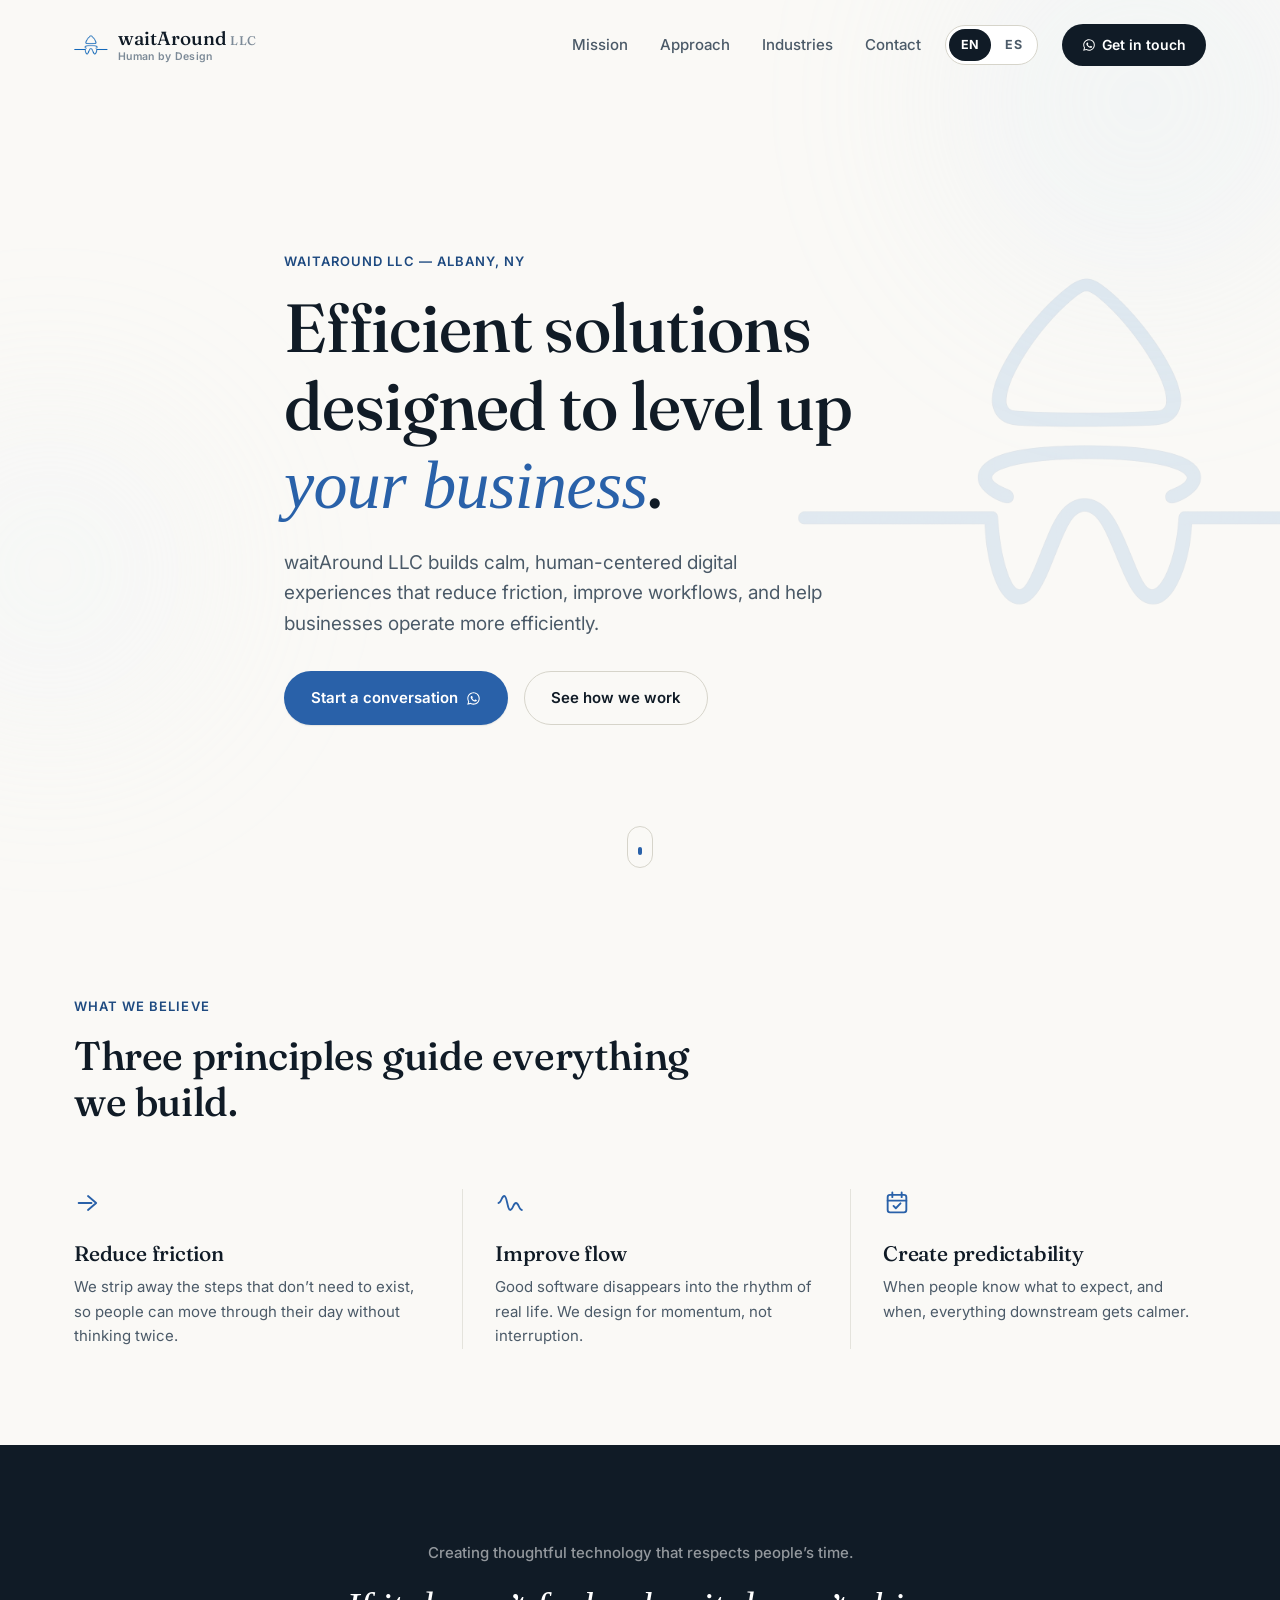
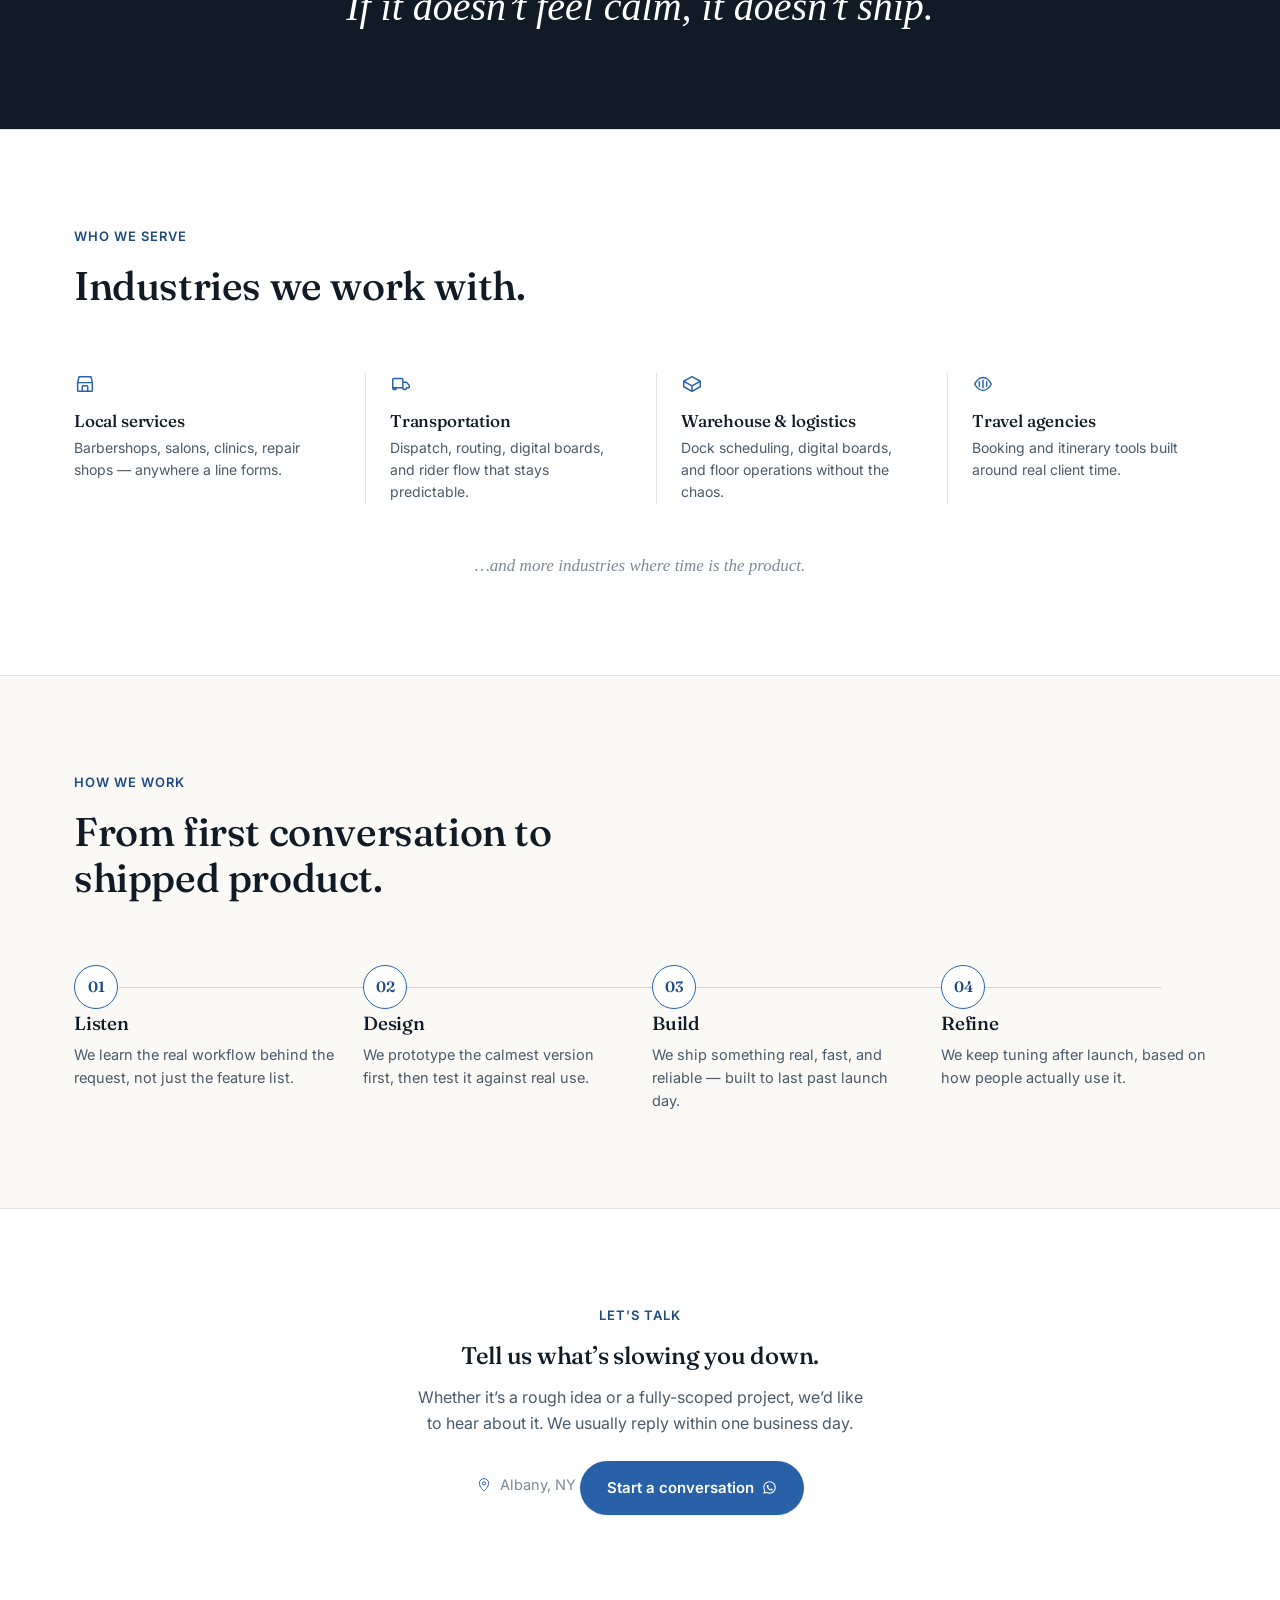
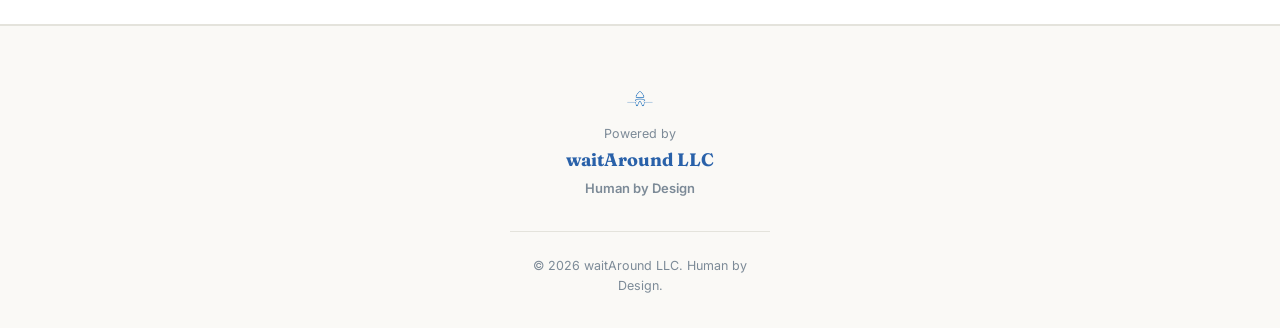
==== commit 3c88c231: "Update hero headline and subheading copy" ====
--- a/index.html
+++ b/index.html
@@ -84,8 +84,8 @@
       <p class="eyebrow" data-reveal>waitAround LLC &mdash; Albany, NY</p>
 
       <h1 class="hero__title">
-        <span class="line" data-reveal data-reveal-delay="60" data-i18n="hero.title1">Efficient solutions designed to keep</span>
-        <span class="line" data-reveal data-reveal-delay="160" data-i18n="hero.title2">your business <em>moving forward</em>.</span>
+        <span class="line" data-reveal data-reveal-delay="60" data-i18n="hero.title1">Efficient solutions designed to level up</span>
+        <span class="line" data-reveal data-reveal-delay="160" data-i18n="hero.title2"><em>your business</em>.</span>
       </h1>
 
       <p class="hero__sub" data-reveal data-reveal-delay="260" data-i18n="hero.sub">
--- a/css/style.css
+++ b/css/style.css
@@ -0,0 +1,747 @@
+/* ============================================================
+   waitAround LLC — Design tokens
+   ============================================================ */
+:root {
+  --ink: #101B26;
+  --ink-soft: #4B5A68;
+  --ink-faint: #7C8A97;
+
+  --accent: #2961A9;
+  --accent-dark: #1E4A80;
+  --accent-tint: #EAF2FA;
+  --accent-tint-strong: #D8E7F5;
+
+  --bg: #FAF9F6;
+  --surface: #FFFFFF;
+  --border: #E4E3DC;
+  --border-strong: #D6D4CA;
+
+  --font-display: 'Fraunces', Georgia, serif;
+  --font-body: 'Inter', -apple-system, BlinkMacSystemFont, 'Segoe UI', sans-serif;
+
+  --container: 1180px;
+
+  --space-1: 8px;
+  --space-2: 16px;
+  --space-3: 24px;
+  --space-4: 32px;
+  --space-5: 48px;
+  --space-6: 64px;
+  --space-7: 96px;
+  --space-8: 140px;
+
+  --radius-sm: 10px;
+  --radius-md: 18px;
+  --radius-lg: 28px;
+  --radius-pill: 999px;
+
+  --ease-out: cubic-bezier(0.16, 1, 0.3, 1);
+  --ease-in-out: cubic-bezier(0.65, 0, 0.35, 1);
+  --dur-fast: 180ms;
+  --dur-med: 320ms;
+  --dur-slow: 700ms;
+
+  --shadow-sm: 0 1px 2px rgba(16, 27, 38, 0.06), 0 1px 1px rgba(16, 27, 38, 0.04);
+  --shadow-md: 0 8px 24px rgba(16, 27, 38, 0.08), 0 2px 8px rgba(16, 27, 38, 0.05);
+  --shadow-lg: 0 24px 64px rgba(16, 27, 38, 0.14), 0 8px 24px rgba(16, 27, 38, 0.08);
+}
+
+@media (prefers-reduced-motion: reduce) {
+  *, *::before, *::after {
+    animation-duration: 0.001ms !important;
+    animation-iteration-count: 1 !important;
+    transition-duration: 0.001ms !important;
+    scroll-behavior: auto !important;
+  }
+}
+
+/* ============================================================
+   Reset & base
+   ============================================================ */
+*, *::before, *::after { box-sizing: border-box; }
+html {
+  scroll-behavior: smooth;
+  -webkit-text-size-adjust: 100%;
+}
+body {
+  margin: 0;
+  background: var(--bg);
+  color: var(--ink);
+  font-family: var(--font-body);
+  font-size: 16px;
+  line-height: 1.6;
+  -webkit-font-smoothing: antialiased;
+  overflow-x: hidden;
+}
+img { max-width: 100%; display: block; }
+a { color: inherit; text-decoration: none; }
+button { font: inherit; cursor: pointer; }
+ul, ol { list-style: none; margin: 0; padding: 0; }
+h1, h2, h3 {
+  font-family: var(--font-display);
+  font-weight: 500;
+  line-height: 1.15;
+  margin: 0;
+  color: var(--ink);
+  letter-spacing: -0.01em;
+}
+p { margin: 0; }
+
+.wrap {
+  max-width: var(--container);
+  margin: 0 auto;
+  padding: 0 var(--space-3);
+}
+
+.skip-link {
+  position: absolute;
+  left: -9999px;
+  top: 0;
+  background: var(--ink);
+  color: #fff;
+  padding: 12px 20px;
+  border-radius: var(--radius-sm);
+  z-index: 1000;
+}
+.skip-link:focus {
+  left: var(--space-2);
+  top: var(--space-2);
+}
+
+:focus-visible {
+  outline: 2px solid var(--accent);
+  outline-offset: 3px;
+  border-radius: 4px;
+}
+
+/* ============================================================
+   Ambient background
+   ============================================================ */
+.ambient {
+  position: fixed;
+  inset: 0;
+  z-index: -1;
+  overflow: hidden;
+  pointer-events: none;
+}
+.ambient__orb {
+  position: absolute;
+  border-radius: 50%;
+  filter: blur(90px);
+  opacity: 0.35;
+  will-change: transform;
+}
+.ambient__orb--1 {
+  width: 520px;
+  height: 520px;
+  top: -160px;
+  right: -120px;
+  background: radial-gradient(circle, var(--accent-tint-strong), transparent 70%);
+  animation: driftA 26s var(--ease-in-out) infinite;
+}
+.ambient__orb--2 {
+  width: 420px;
+  height: 420px;
+  top: 40%;
+  left: -160px;
+  background: radial-gradient(circle, var(--accent-tint), transparent 70%);
+  animation: driftB 32s var(--ease-in-out) infinite;
+}
+@keyframes driftA {
+  0%, 100% { transform: translate(0, 0); }
+  50% { transform: translate(-40px, 50px); }
+}
+@keyframes driftB {
+  0%, 100% { transform: translate(0, 0); }
+  50% { transform: translate(50px, -30px); }
+}
+
+/* ============================================================
+   Reveal-on-scroll utility
+   ============================================================ */
+[data-reveal] {
+  opacity: 0;
+  transform: translateY(22px);
+  transition: opacity var(--dur-slow) var(--ease-out), transform var(--dur-slow) var(--ease-out);
+  transition-delay: calc(var(--reveal-delay, 0) * 1ms);
+}
+[data-reveal].is-visible {
+  opacity: 1;
+  transform: translateY(0);
+}
+
+/* ============================================================
+   Buttons
+   ============================================================ */
+.btn {
+  display: inline-flex;
+  align-items: center;
+  gap: 8px;
+  padding: 14px 26px;
+  border-radius: var(--radius-pill);
+  font-weight: 600;
+  font-size: 15px;
+  border: 1px solid transparent;
+  transition: transform var(--dur-fast) var(--ease-out), box-shadow var(--dur-fast) var(--ease-out), background var(--dur-fast) var(--ease-out), color var(--dur-fast) var(--ease-out);
+}
+.btn svg { transition: transform var(--dur-fast) var(--ease-out); }
+.btn:hover svg { transform: translateX(3px); }
+.btn:active { transform: scale(0.97); }
+
+.btn--primary {
+  background: var(--accent);
+  color: #fff;
+  box-shadow: var(--shadow-sm);
+}
+.btn--primary:hover {
+  background: var(--accent-dark);
+  box-shadow: var(--shadow-md);
+  transform: translateY(-2px);
+}
+.btn--ghost {
+  background: transparent;
+  color: var(--ink);
+  border-color: var(--border-strong);
+}
+.btn--ghost:hover {
+  border-color: var(--accent);
+  color: var(--accent-dark);
+  transform: translateY(-2px);
+}
+.btn--block { width: 100%; justify-content: center; }
+
+/* ============================================================
+   Nav
+   ============================================================ */
+.nav {
+  position: fixed;
+  top: 0;
+  left: 0;
+  right: 0;
+  z-index: 100;
+  padding: var(--space-3) 0;
+  transition: padding var(--dur-med) var(--ease-out), background var(--dur-med) var(--ease-out), box-shadow var(--dur-med) var(--ease-out);
+}
+.nav.is-scrolled {
+  padding: 14px 0;
+  background: rgba(250, 249, 246, 0.78);
+  backdrop-filter: blur(14px) saturate(140%);
+  -webkit-backdrop-filter: blur(14px) saturate(140%);
+  box-shadow: 0 1px 0 rgba(16, 27, 38, 0.06);
+}
+.nav__inner {
+  display: flex;
+  align-items: center;
+  gap: var(--space-3);
+}
+.nav__brand {
+  display: flex;
+  align-items: center;
+  gap: 10px;
+  margin-right: auto;
+}
+.brand-mark { display: inline-flex; }
+.brand-mark img { width: 34px; height: auto; }
+.nav__word {
+  font-family: var(--font-display);
+  font-size: 19px;
+  font-weight: 500;
+  color: var(--ink);
+  white-space: nowrap;
+}
+.nav__word-suffix {
+  font-size: 0.66em;
+  font-weight: 500;
+  color: var(--ink-faint);
+  letter-spacing: 0.02em;
+}
+.nav__brand-text {
+  display: flex;
+  flex-direction: column;
+  line-height: 1.15;
+}
+.nav__tagline {
+  font-size: 10.5px;
+  font-weight: 600;
+  letter-spacing: 0.03em;
+  color: var(--ink-faint);
+  margin-top: 1px;
+}
+
+.nav__links {
+  display: flex;
+  gap: var(--space-4);
+}
+.nav__links a {
+  font-size: 15px;
+  font-weight: 500;
+  color: var(--ink-soft);
+  position: relative;
+  padding: 4px 0;
+  transition: color var(--dur-fast) var(--ease-out);
+}
+.nav__links a::after {
+  content: '';
+  position: absolute;
+  left: 0;
+  bottom: -2px;
+  width: 0;
+  height: 2px;
+  background: var(--accent);
+  transition: width var(--dur-med) var(--ease-out);
+}
+.nav__links a:hover {
+  color: var(--ink);
+}
+.nav__links a:hover::after { width: 100%; }
+
+/* Language toggle */
+.lang-toggle {
+  display: inline-flex;
+  align-items: center;
+  background: var(--surface);
+  border: 1px solid var(--border-strong);
+  border-radius: var(--radius-pill);
+  padding: 3px;
+  gap: 2px;
+}
+.lang-btn {
+  border: none;
+  background: transparent;
+  color: var(--ink-soft);
+  font-size: 12.5px;
+  font-weight: 700;
+  letter-spacing: 0.03em;
+  padding: 6px 12px;
+  border-radius: var(--radius-pill);
+  transition: background var(--dur-fast) var(--ease-out), color var(--dur-fast) var(--ease-out);
+}
+.lang-btn.is-active {
+  background: var(--ink);
+  color: #fff;
+}
+.lang-btn:not(.is-active):hover { color: var(--ink); }
+.lang-toggle--mobile { margin-top: var(--space-3); align-self: flex-start; }
+
+.nav__cta {
+  display: inline-flex;
+  align-items: center;
+  gap: 6px;
+  padding: 10px 20px;
+  border-radius: var(--radius-pill);
+  background: var(--ink);
+  color: #fff;
+  font-size: 14px;
+  font-weight: 600;
+  transition: background var(--dur-fast) var(--ease-out), transform var(--dur-fast) var(--ease-out);
+  white-space: nowrap;
+}
+.nav__cta:hover { background: var(--accent); transform: translateY(-2px); }
+
+.nav__toggle {
+  display: none;
+  flex-direction: column;
+  justify-content: center;
+  gap: 5px;
+  width: 44px;
+  height: 44px;
+  background: transparent;
+  border: none;
+  padding: 0;
+}
+.nav__toggle span {
+  width: 22px;
+  height: 2px;
+  background: var(--ink);
+  transition: transform var(--dur-fast) var(--ease-out), opacity var(--dur-fast) var(--ease-out);
+}
+.nav__toggle[aria-expanded="true"] span:nth-child(1) { transform: translateY(7px) rotate(45deg); }
+.nav__toggle[aria-expanded="true"] span:nth-child(2) { opacity: 0; }
+.nav__toggle[aria-expanded="true"] span:nth-child(3) { transform: translateY(-7px) rotate(-45deg); }
+
+.mobile-menu {
+  position: fixed;
+  inset: 0 0 auto 0;
+  top: 0;
+  padding-top: 96px;
+  background: var(--bg);
+  transform: translateY(-100%);
+  opacity: 0;
+  transition: transform var(--dur-med) var(--ease-in-out), opacity var(--dur-med) var(--ease-in-out);
+  z-index: 90;
+  height: 100dvh;
+  overflow-y: auto;
+}
+.mobile-menu.is-open { transform: translateY(0); opacity: 1; }
+.mobile-menu nav {
+  display: flex;
+  flex-direction: column;
+  gap: var(--space-2);
+  padding: 0 var(--space-3) var(--space-4);
+}
+.mobile-menu a {
+  font-family: var(--font-display);
+  font-size: 28px;
+  font-weight: 500;
+  padding: var(--space-2) 0;
+  border-bottom: 1px solid var(--border);
+}
+.mobile-menu__cta {
+  margin-top: var(--space-2);
+  color: var(--accent) !important;
+  border-bottom: none !important;
+}
+
+/* ============================================================
+   Hero
+   ============================================================ */
+.hero {
+  position: relative;
+  min-height: 100dvh;
+  display: flex;
+  align-items: center;
+  padding: 140px 0 var(--space-6);
+  overflow: hidden;
+}
+.hero__inner {
+  position: relative;
+  z-index: 2;
+  max-width: 760px;
+}
+.eyebrow {
+  display: block;
+  font-size: 13px;
+  font-weight: 600;
+  letter-spacing: 0.08em;
+  text-transform: uppercase;
+  color: var(--accent-dark);
+  margin-bottom: var(--space-2);
+}
+.hero__title {
+  font-size: clamp(40px, 6vw, 68px);
+  margin-bottom: var(--space-3);
+}
+.hero__title .line { display: block; }
+.hero__title em { color: var(--accent); font-style: italic; font-weight: 400; }
+.hero__sub {
+  font-size: clamp(17px, 2vw, 19px);
+  color: var(--ink-soft);
+  max-width: 560px;
+  margin-bottom: var(--space-4);
+}
+.hero__actions {
+  display: flex;
+  gap: var(--space-2);
+  flex-wrap: wrap;
+}
+
+.hero__mark {
+  position: absolute;
+  right: -8%;
+  top: 50%;
+  transform: translateY(-50%);
+  z-index: 1;
+  width: min(46vw, 620px);
+  opacity: 0.1;
+  animation: markFloat 10s var(--ease-in-out) infinite;
+  pointer-events: none;
+}
+.hero__mark img { width: 100%; height: auto; }
+@keyframes markFloat {
+  0%, 100% { transform: translateY(-50%) translateX(0) rotate(0deg); }
+  50% { transform: translateY(calc(-50% - 14px)) translateX(-6px) rotate(-2deg); }
+}
+
+.scroll-cue {
+  position: absolute;
+  bottom: var(--space-4);
+  left: 50%;
+  transform: translateX(-50%);
+  width: 26px;
+  height: 42px;
+  border: 1.6px solid var(--border-strong);
+  border-radius: var(--radius-pill);
+  background: transparent;
+  z-index: 2;
+}
+.scroll-cue span {
+  display: block;
+  width: 4px;
+  height: 8px;
+  border-radius: 2px;
+  background: var(--accent);
+  margin: 8px auto 0;
+  animation: scrollCue 1.8s var(--ease-in-out) infinite;
+}
+@keyframes scrollCue {
+  0% { transform: translateY(0); opacity: 1; }
+  70% { transform: translateY(12px); opacity: 0; }
+  100% { transform: translateY(0); opacity: 0; }
+}
+
+/* ============================================================
+   Sections
+   ============================================================ */
+.section {
+  padding: var(--space-7) 0;
+  position: relative;
+}
+.section--alt {
+  background: var(--surface);
+  border-top: 1px solid var(--border);
+  border-bottom: 1px solid var(--border);
+}
+.section__head {
+  max-width: 620px;
+  margin-bottom: var(--space-6);
+}
+.section__head h2 {
+  font-size: clamp(28px, 3.6vw, 40px);
+}
+
+/* Principles */
+.principles {
+  display: grid;
+  grid-template-columns: repeat(3, 1fr);
+  gap: var(--space-4);
+}
+.principle-card {
+  padding: 0;
+}
+.principle-card:not(:first-child) {
+  border-left: 1px solid var(--border);
+  padding-left: var(--space-4);
+}
+.principle-card__icon {
+  display: inline-flex;
+  color: var(--accent);
+  margin-bottom: var(--space-3);
+  transition: transform var(--dur-med) var(--ease-out);
+}
+.principle-card__icon svg { width: 28px; height: 28px; }
+.principle-card:hover .principle-card__icon { transform: translateX(3px); }
+.principle-card h3 {
+  font-size: 21px;
+  margin-bottom: 10px;
+}
+.principle-card p {
+  color: var(--ink-soft);
+  font-size: 15px;
+  line-height: 1.65;
+}
+
+/* Manifesto */
+.manifesto {
+  background: var(--ink);
+  padding: var(--space-7) 0;
+}
+.manifesto__inner {
+  max-width: 760px;
+  text-align: center;
+  margin: 0 auto;
+}
+.manifesto__kicker {
+  color: rgba(255, 255, 255, 0.55);
+  font-size: 15px;
+  font-weight: 500;
+  margin-bottom: var(--space-2);
+}
+.manifesto__statement {
+  font-family: var(--font-display);
+  font-style: italic;
+  color: #fff;
+  font-size: clamp(26px, 4vw, 40px);
+  line-height: 1.3;
+}
+
+/* Industries */
+.industries {
+  display: grid;
+  grid-template-columns: repeat(4, 1fr);
+  gap: var(--space-4);
+}
+.industry-card {
+  padding: 0;
+}
+.industry-card:not(:first-child) {
+  border-left: 1px solid var(--border);
+  padding-left: var(--space-3);
+}
+.industry-card__icon {
+  display: inline-flex;
+  color: var(--accent);
+  margin-bottom: var(--space-2);
+}
+.industry-card h3 {
+  font-size: 17px;
+  margin-bottom: 6px;
+}
+.industry-card p {
+  color: var(--ink-soft);
+  font-size: 14px;
+  line-height: 1.6;
+}
+.industries__more {
+  text-align: center;
+  color: var(--ink-faint);
+  font-family: var(--font-display);
+  font-style: italic;
+  font-size: 17px;
+  margin-top: var(--space-5);
+}
+
+/* Timeline */
+.timeline {
+  display: grid;
+  grid-template-columns: repeat(4, 1fr);
+  gap: var(--space-3);
+  position: relative;
+}
+.timeline::before {
+  content: '';
+  position: absolute;
+  top: 22px;
+  left: 4%;
+  right: 4%;
+  height: 1px;
+  background: var(--border-strong);
+}
+.timeline__step {
+  position: relative;
+  padding-top: var(--space-5);
+}
+.timeline__index {
+  position: absolute;
+  top: 0;
+  left: 0;
+  width: 44px;
+  height: 44px;
+  display: inline-flex;
+  align-items: center;
+  justify-content: center;
+  border-radius: 50%;
+  background: var(--surface);
+  border: 1.6px solid var(--accent);
+  color: var(--accent-dark);
+  font-family: var(--font-display);
+  font-weight: 600;
+  font-size: 15px;
+}
+.timeline__step h3 {
+  font-size: 19px;
+  margin-bottom: 8px;
+}
+.timeline__step p {
+  color: var(--ink-soft);
+  font-size: 14.5px;
+  line-height: 1.6;
+}
+
+/* Contact */
+.contact__inner {
+  max-width: 560px;
+  margin: 0 auto;
+  text-align: center;
+}
+.contact__inner h2 { margin-top: var(--space-1); }
+.contact__copy {
+  color: var(--ink-soft);
+  margin: var(--space-2) auto var(--space-3);
+  max-width: 460px;
+}
+.contact__location {
+  display: inline-flex;
+  align-items: center;
+  gap: 8px;
+  color: var(--ink-faint);
+  font-size: 14.5px;
+  margin-bottom: var(--space-4);
+}
+.contact__location svg { color: var(--accent); flex-shrink: 0; }
+
+/* ============================================================
+   Footer
+   ============================================================ */
+.footer {
+  padding: var(--space-6) 0 var(--space-4);
+  background: var(--bg);
+  border-top: 1px solid var(--border);
+  text-align: center;
+}
+.footer__inner {
+  display: flex;
+  flex-direction: column;
+  align-items: center;
+}
+.footer__mark {
+  width: 26px;
+  height: auto;
+  opacity: 0.8;
+  margin-bottom: var(--space-2);
+}
+.footer__badge-label {
+  font-size: 12.5px;
+  color: var(--ink-faint);
+  margin-bottom: 2px;
+}
+.footer__badge-name {
+  font-family: var(--font-display);
+  font-weight: 700;
+  font-size: 18px;
+  color: var(--accent);
+  transition: color var(--dur-fast) var(--ease-out);
+}
+.footer__badge-name:hover { color: var(--accent-dark); }
+.footer__badge-slogan {
+  font-size: 13px;
+  font-weight: 600;
+  color: var(--ink-faint);
+  margin-top: 4px;
+  margin-bottom: var(--space-4);
+}
+.footer__legal {
+  font-size: 12.5px;
+  color: var(--ink-faint);
+  padding-top: var(--space-3);
+  border-top: 1px solid var(--border);
+  width: 100%;
+  max-width: 260px;
+}
+
+/* ============================================================
+   Responsive
+   ============================================================ */
+@media (max-width: 1024px) {
+  .hero__mark { width: 52vw; right: -18%; }
+  .timeline { grid-template-columns: repeat(2, 1fr); row-gap: var(--space-5); }
+  .timeline::before { display: none; }
+}
+
+@media (max-width: 768px) {
+  .nav__links, .nav__cta, .nav > .nav__inner > .lang-toggle { display: none; }
+  .nav__toggle { display: flex; }
+
+  .hero { padding-top: 120px; min-height: auto; }
+  .hero__mark { display: none; }
+  .hero__title { font-size: clamp(32px, 9vw, 44px); }
+
+  .principles,
+  .industries,
+  .timeline { grid-template-columns: 1fr; }
+
+  .principle-card:not(:first-child),
+  .industry-card:not(:first-child) {
+    border-left: none;
+    padding-left: 0;
+    border-top: 1px solid var(--border);
+    padding-top: var(--space-4);
+  }
+
+  .section { padding: var(--space-6) 0; }
+  .section__head { margin-bottom: var(--space-4); }
+}
+
+@media (max-width: 375px) {
+  .wrap { padding: 0 var(--space-2); }
+  .btn { padding: 12px 20px; font-size: 14px; }
+}
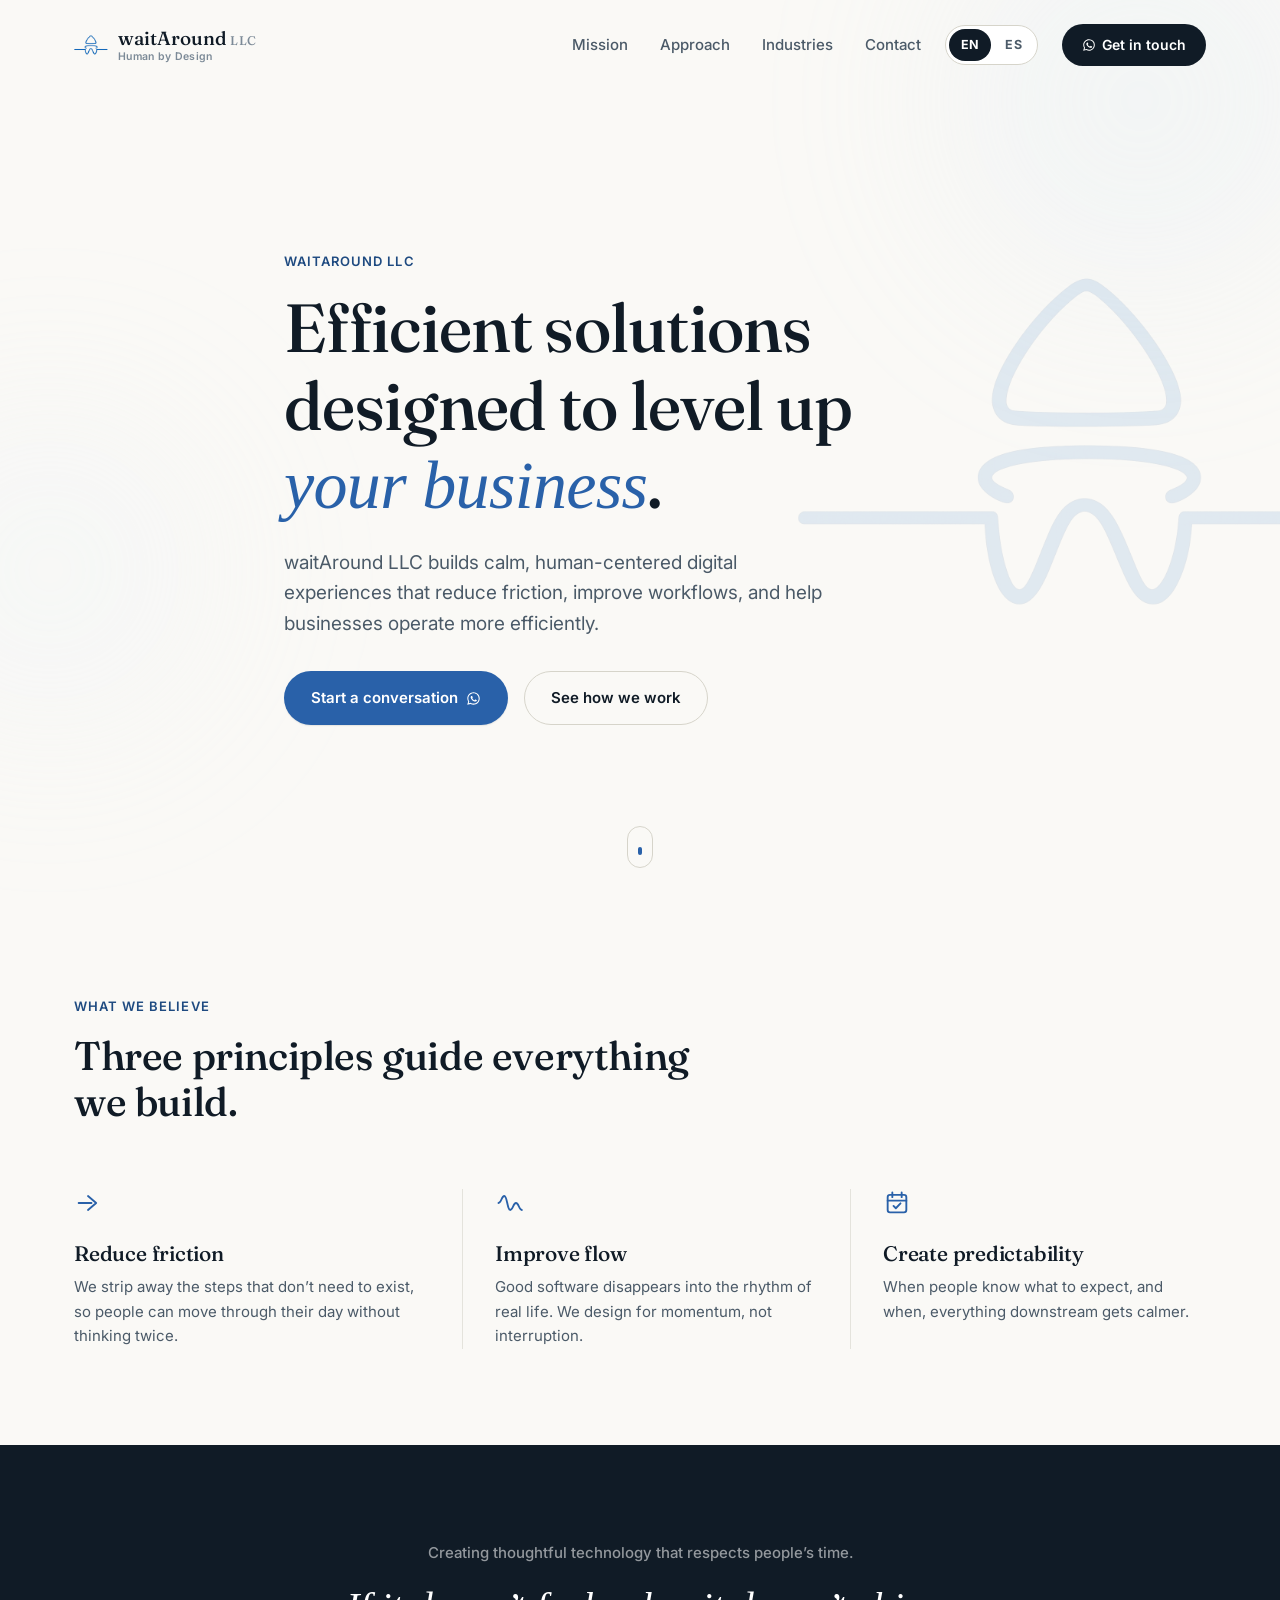
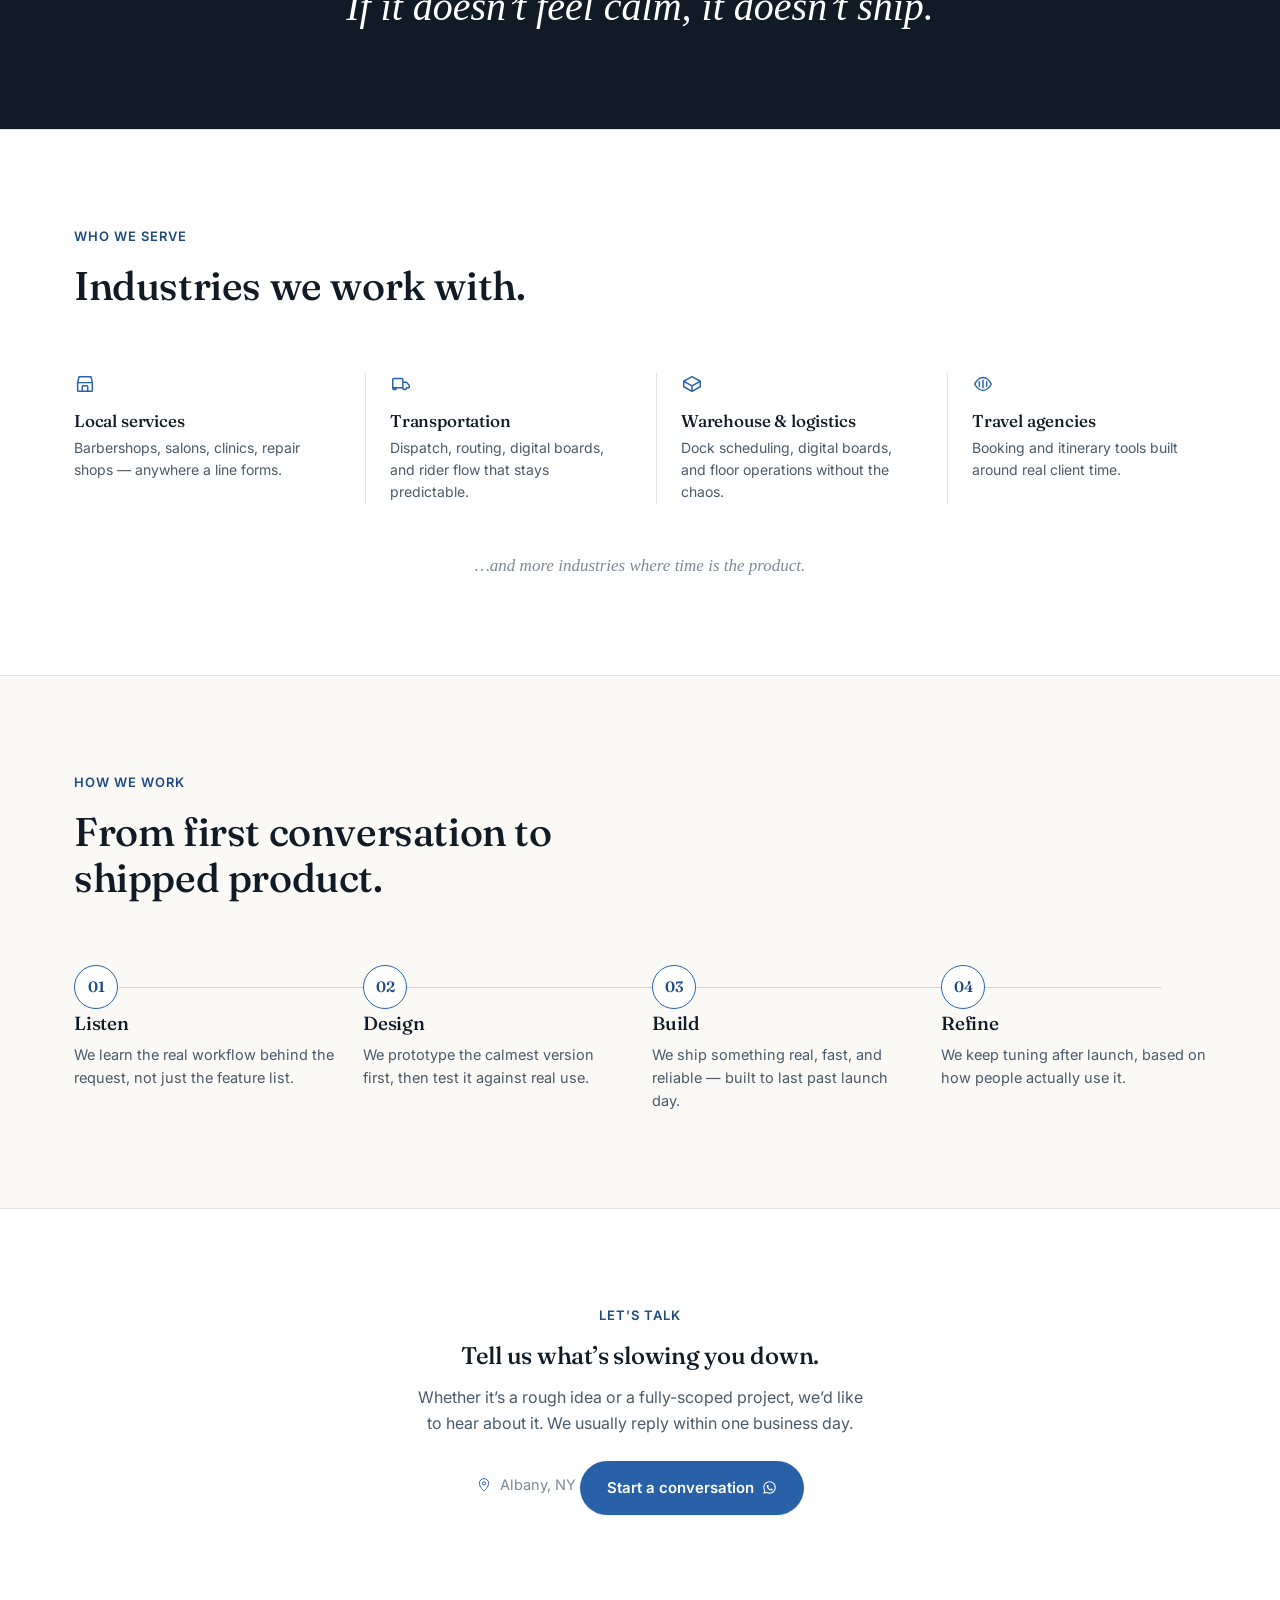
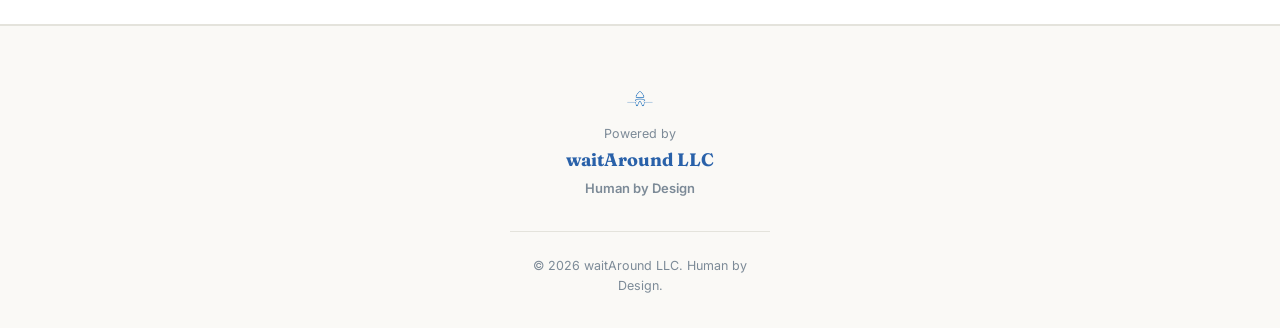
==== commit d7a3450d: "Update hero section eyebrow text Removed location from the eyebrow text in the hero section." ====
--- a/index.html
+++ b/index.html
@@ -81,16 +81,15 @@
   <!-- HERO -->
   <section class="hero" id="top">
     <div class="wrap hero__inner">
-      <p class="eyebrow" data-reveal>waitAround LLC &mdash; Albany, NY</p>
+      <p class="eyebrow" data-reveal>waitAround LLC</p>
 
       <h1 class="hero__title">
-        <span class="line" data-reveal data-reveal-delay="60" data-i18n="hero.title1">Efficient solutions designed to level up</span>
-        <span class="line" data-reveal data-reveal-delay="160" data-i18n="hero.title2"><em>your business</em>.</span>
+        <span class="line" data-reveal data-reveal-delay="60" data-i18n="hero.title1">Work shouldn't feel</span>
+        <span class="line" data-reveal data-reveal-delay="160" data-i18n="hero.title2"><em>complicated.</em>.</span>
       </h1>
 
       <p class="hero__sub" data-reveal data-reveal-delay="260" data-i18n="hero.sub">
-        waitAround LLC builds calm, human-centered tools that reduce friction, improve flow,
-        and create more predictable everyday experiences.
+        At waitAround LLC, we build calm, human-centered digital experiences that reduce friction and make everyday business simpler, calmer, and more predictable.
       </p>
 
       <div class="hero__actions" data-reveal data-reveal-delay="340">
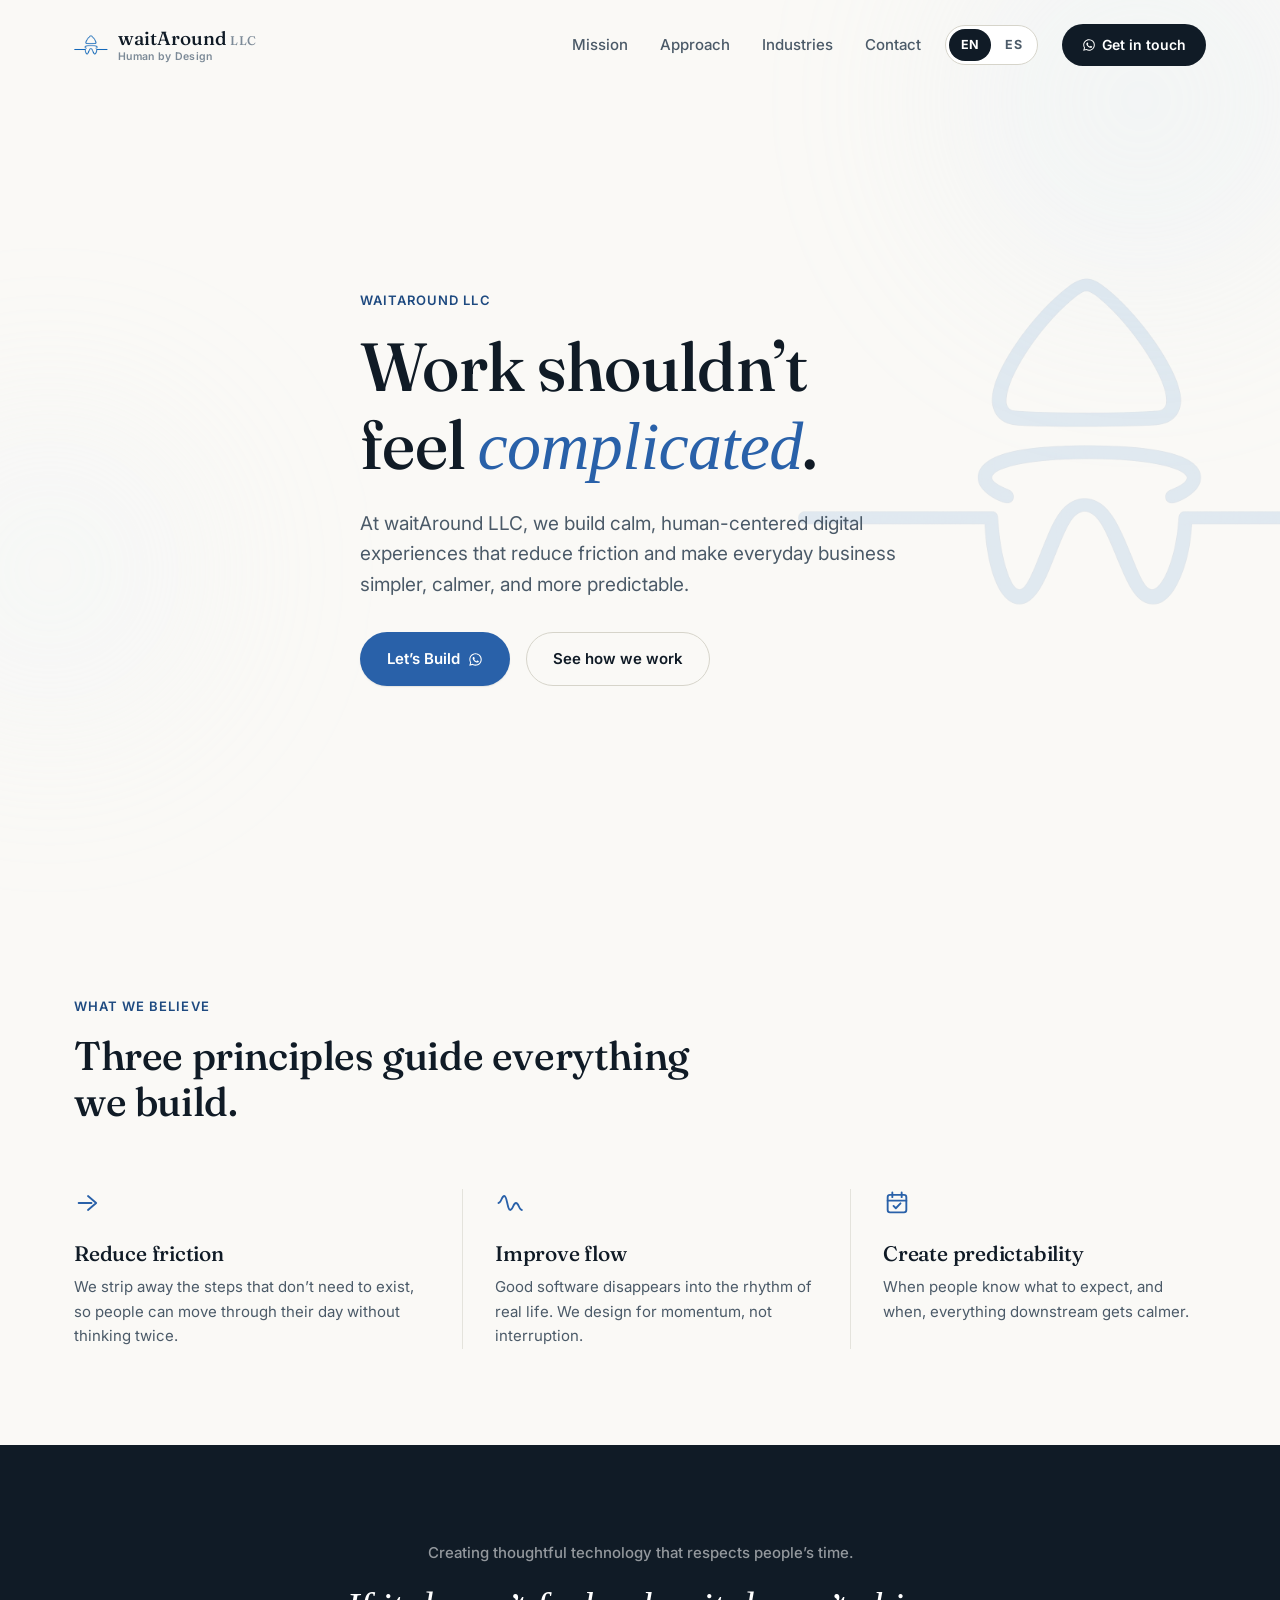
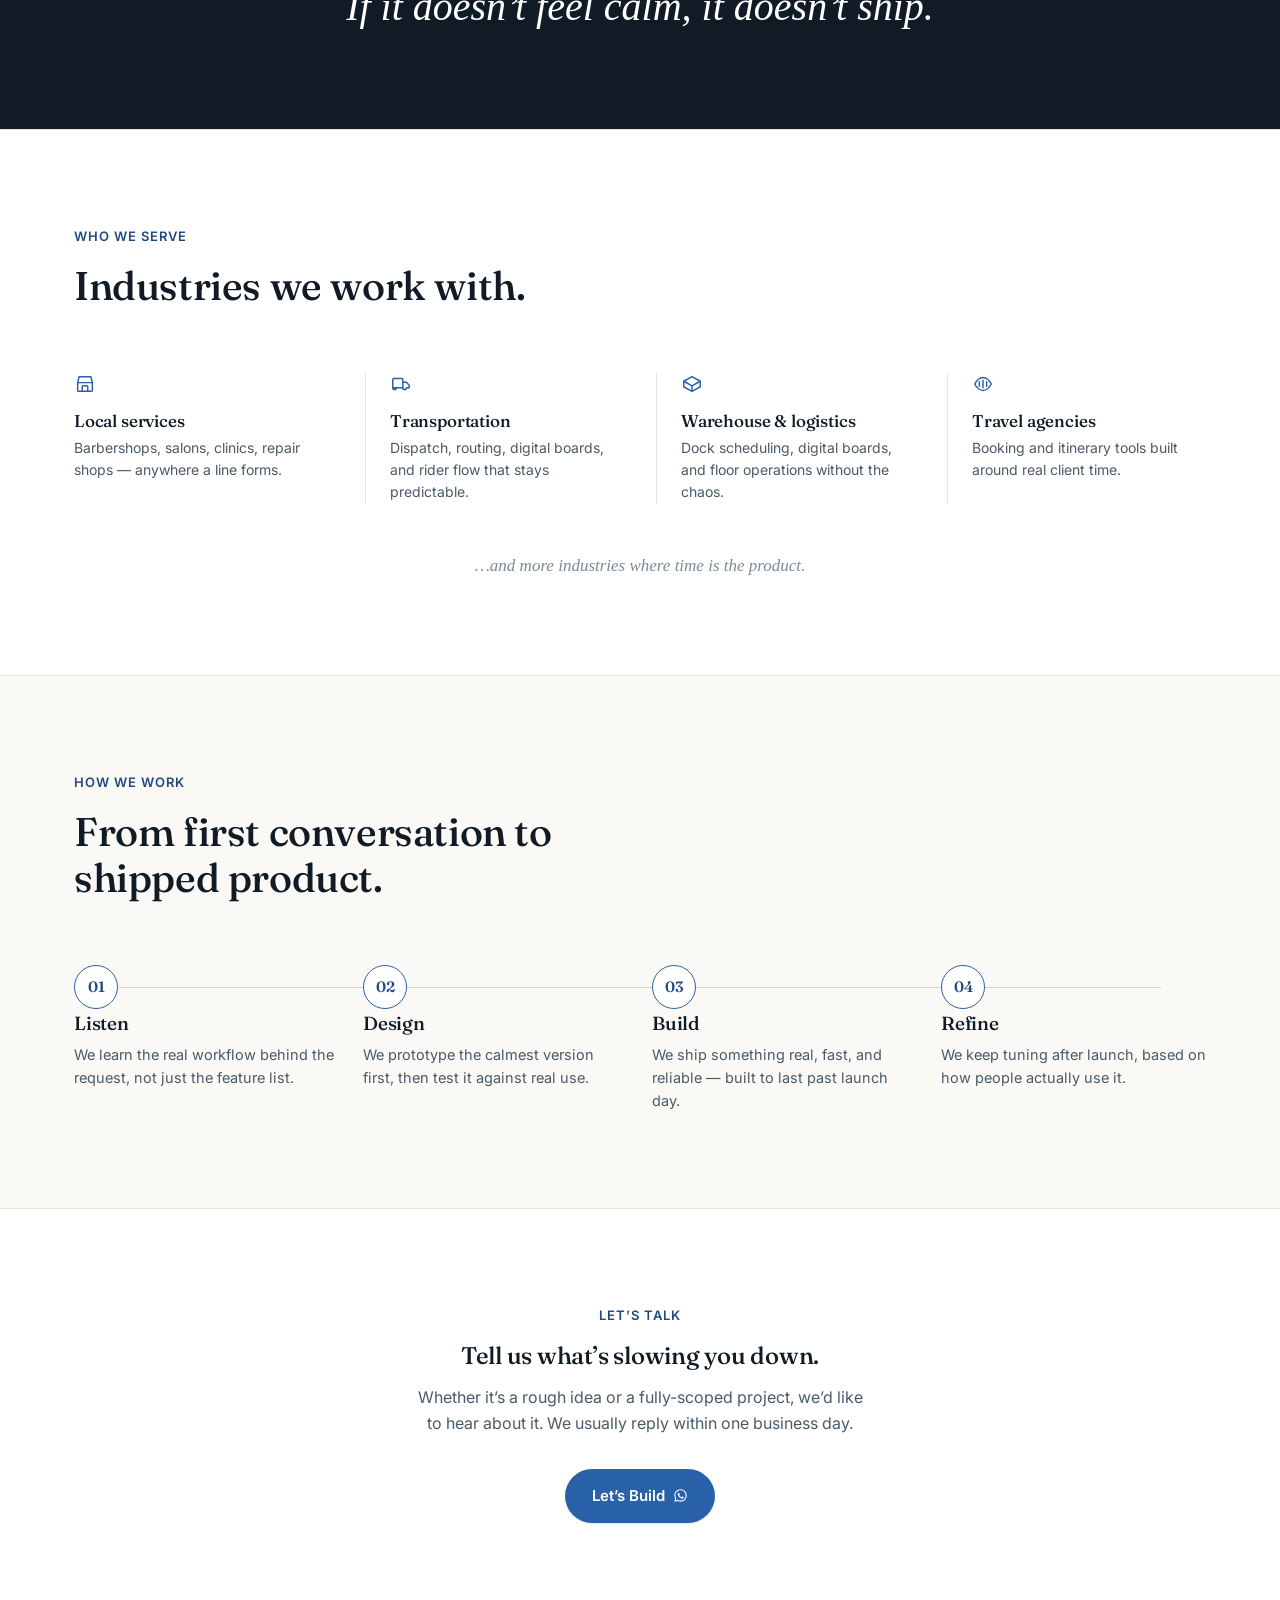
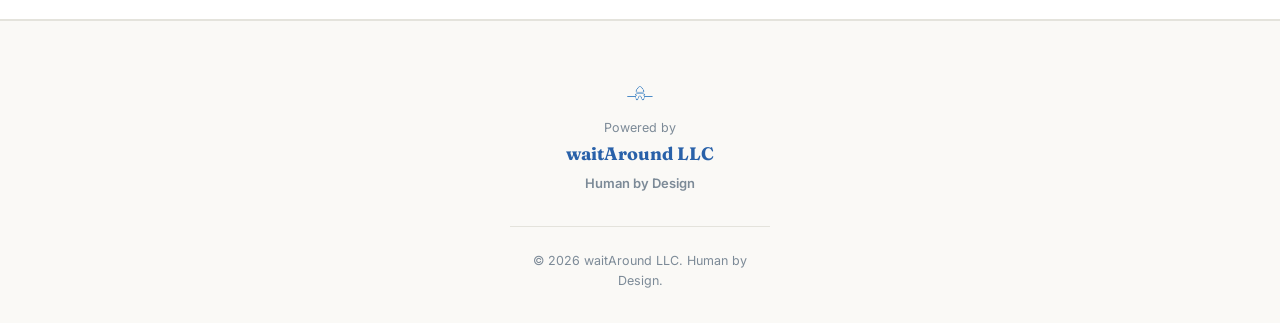
==== commit acfd2fa6: "Fix mobile menu close button, remove scroll cue, update hero CTA text to Let's Build" ====
--- a/index.html
+++ b/index.html
@@ -4,11 +4,11 @@
 <meta charset="UTF-8" />
 <meta name="viewport" content="width=device-width, initial-scale=1.0" />
 <title>waitAround LLC | Human by Design</title>
-<meta name="description" content="waitAround LLC is an Albany, NY software company designing calm, human-centered tools that reduce friction, improve flow, and make everyday experiences more predictable." />
+<meta name="description" content="waitAround LLC is a software company designing calm, human-centered tools that reduce friction, improve flow, and make everyday experiences more predictable." />
 <meta name="theme-color" content="#101B26" />
 
 <meta property="og:title" content="waitAround LLC | Human by Design" />
-<meta property="og:description" content="An Albany, NY software company building tools that reduce friction and improve flow." />
+<meta property="og:description" content="A software company building tools that reduce friction and improve flow." />
 <meta property="og:type" content="website" />
 
 <link rel="icon" type="image/png" href="assets/waitaround-logo.png" />
@@ -84,17 +84,18 @@
       <p class="eyebrow" data-reveal>waitAround LLC</p>
 
       <h1 class="hero__title">
-        <span class="line" data-reveal data-reveal-delay="60" data-i18n="hero.title1">Work shouldn't feel</span>
-        <span class="line" data-reveal data-reveal-delay="160" data-i18n="hero.title2"><em>complicated.</em>.</span>
+        <span class="line" data-reveal data-reveal-delay="60" data-i18n="hero.title1">Work shouldn&rsquo;t</span>
+        <span class="line" data-reveal data-reveal-delay="160" data-i18n="hero.title2">feel <em>complicated</em>.</span>
       </h1>
 
       <p class="hero__sub" data-reveal data-reveal-delay="260" data-i18n="hero.sub">
-        At waitAround LLC, we build calm, human-centered digital experiences that reduce friction and make everyday business simpler, calmer, and more predictable.
+        waitAround LLC builds calm, human-centered tools that reduce friction, improve flow,
+        and create more predictable everyday experiences.
       </p>
 
       <div class="hero__actions" data-reveal data-reveal-delay="340">
         <a href="https://wa.me/18564484646?text=Hi%20waitAround%20LLC%2C%20I%27d%20like%20to%20talk%20about%20a%20project." target="_blank" rel="noopener" class="btn btn--primary">
-          <span data-i18n="hero.cta1">Start a conversation</span>
+          <span data-i18n="hero.cta1">Let&rsquo;s Build</span>
           <svg width="15" height="15" viewBox="0 0 24 24" fill="currentColor" aria-hidden="true"><path d="M12.04 2C6.58 2 2.13 6.45 2.13 11.91c0 1.75.46 3.45 1.32 4.95L2 22l5.29-1.39a9.9 9.9 0 0 0 4.75 1.21h.01c5.46 0 9.91-4.45 9.91-9.91 0-2.65-1.03-5.14-2.9-7.01A9.85 9.85 0 0 0 12.04 2Zm0 1.67c2.2 0 4.27.86 5.82 2.42a8.2 8.2 0 0 1 2.42 5.82c0 4.54-3.7 8.24-8.25 8.24a8.2 8.2 0 0 1-4.19-1.15l-.3-.18-3.14.82.84-3.06-.2-.31a8.18 8.18 0 0 1-1.26-4.38c0-4.55 3.7-8.24 8.26-8.24Zm-3.1 4.15c-.16 0-.42.06-.64.3-.22.24-.85.83-.85 2.03s.87 2.36.99 2.52c.12.16 1.7 2.6 4.18 3.64.58.25 1.04.4 1.39.51.59.19 1.12.16 1.54.1.47-.07 1.44-.59 1.64-1.16.2-.57.2-1.06.14-1.16-.06-.1-.22-.16-.46-.28-.24-.12-1.44-.71-1.66-.79-.22-.08-.38-.12-.55.12-.16.24-.63.79-.77.95-.14.16-.28.18-.52.06-.24-.12-1.02-.38-1.94-1.2-.72-.64-1.2-1.43-1.34-1.67-.14-.24-.02-.37.1-.49.11-.11.24-.28.36-.42.12-.14.16-.24.24-.4.08-.16.04-.3-.02-.42-.06-.12-.55-1.35-.76-1.84-.2-.48-.4-.42-.55-.42Z"/></svg>
         </a>
         <a href="#approach" class="btn btn--ghost" data-i18n="hero.cta2">See how we work</a>
@@ -104,10 +105,6 @@
     <div class="hero__mark" aria-hidden="true">
       <img src="assets/waitaround-logo.png" alt="" />
     </div>
-
-    <button class="scroll-cue" data-scroll-to="#mission" aria-label="Scroll to mission section">
-      <span></span>
-    </button>
   </section>
 
   <!-- MISSION / PRINCIPLES -->
@@ -243,13 +240,8 @@
         We usually reply within one business day.
       </p>
 
-      <p class="contact__location">
-        <svg viewBox="0 0 24 24" fill="none" width="16" height="16" aria-hidden="true"><path d="M12 21s-7-6.1-7-11.5A7 7 0 0 1 19 9.5C19 14.9 12 21 12 21Z" stroke="currentColor" stroke-width="1.5" stroke-linejoin="round"/><circle cx="12" cy="9.5" r="2.4" stroke="currentColor" stroke-width="1.5"/></svg>
-        <span data-i18n="contact.location">Albany, NY</span>
-      </p>
-
       <a href="https://wa.me/18564484646?text=Hi%20waitAround%20LLC%2C%20I%27d%20like%20to%20talk%20about%20a%20project." target="_blank" rel="noopener" class="btn btn--primary">
-        <span data-i18n="hero.cta1">Start a conversation</span>
+        <span data-i18n="hero.cta1">Let&rsquo;s Build</span>
         <svg width="15" height="15" viewBox="0 0 24 24" fill="currentColor" aria-hidden="true"><path d="M12.04 2C6.58 2 2.13 6.45 2.13 11.91c0 1.75.46 3.45 1.32 4.95L2 22l5.29-1.39a9.9 9.9 0 0 0 4.75 1.21h.01c5.46 0 9.91-4.45 9.91-9.91 0-2.65-1.03-5.14-2.9-7.01A9.85 9.85 0 0 0 12.04 2Zm0 1.67c2.2 0 4.27.86 5.82 2.42a8.2 8.2 0 0 1 2.42 5.82c0 4.54-3.7 8.24-8.25 8.24a8.2 8.2 0 0 1-4.19-1.15l-.3-.18-3.14.82.84-3.06-.2-.31a8.18 8.18 0 0 1-1.26-4.38c0-4.55 3.7-8.24 8.26-8.24Zm-3.1 4.15c-.16 0-.42.06-.64.3-.22.24-.85.83-.85 2.03s.87 2.36.99 2.52c.12.16 1.7 2.6 4.18 3.64.58.25 1.04.4 1.39.51.59.19 1.12.16 1.54.1.47-.07 1.44-.59 1.64-1.16.2-.57.2-1.06.14-1.16-.06-.1-.22-.16-.46-.28-.24-.12-1.44-.71-1.66-.79-.22-.08-.38-.12-.55.12-.16.24-.63.79-.77.95-.14.16-.28.18-.52.06-.24-.12-1.02-.38-1.94-1.2-.72-.64-1.2-1.43-1.34-1.67-.14-.24-.02-.37.1-.49.11-.11.24-.28.36-.42.12-.14.16-.24.24-.4.08-.16.04-.3-.02-.42-.06-.12-.55-1.35-.76-1.84-.2-.48-.4-.42-.55-.42Z"/></svg>
       </a>
     </div>
--- a/css/style.css
+++ b/css/style.css
@@ -230,6 +230,8 @@
   box-shadow: 0 1px 0 rgba(16, 27, 38, 0.06);
 }
 .nav__inner {
+  position: relative;
+  z-index: 95;
   display: flex;
   align-items: center;
   gap: var(--space-3);
@@ -450,33 +452,6 @@
 @keyframes markFloat {
   0%, 100% { transform: translateY(-50%) translateX(0) rotate(0deg); }
   50% { transform: translateY(calc(-50% - 14px)) translateX(-6px) rotate(-2deg); }
-}
-
-.scroll-cue {
-  position: absolute;
-  bottom: var(--space-4);
-  left: 50%;
-  transform: translateX(-50%);
-  width: 26px;
-  height: 42px;
-  border: 1.6px solid var(--border-strong);
-  border-radius: var(--radius-pill);
-  background: transparent;
-  z-index: 2;
-}
-.scroll-cue span {
-  display: block;
-  width: 4px;
-  height: 8px;
-  border-radius: 2px;
-  background: var(--accent);
-  margin: 8px auto 0;
-  animation: scrollCue 1.8s var(--ease-in-out) infinite;
-}
-@keyframes scrollCue {
-  0% { transform: translateY(0); opacity: 1; }
-  70% { transform: translateY(12px); opacity: 0; }
-  100% { transform: translateY(0); opacity: 0; }
 }
 
 /* ============================================================
@@ -646,18 +621,9 @@
 .contact__inner h2 { margin-top: var(--space-1); }
 .contact__copy {
   color: var(--ink-soft);
-  margin: var(--space-2) auto var(--space-3);
+  margin: var(--space-2) auto var(--space-4);
   max-width: 460px;
 }
-.contact__location {
-  display: inline-flex;
-  align-items: center;
-  gap: 8px;
-  color: var(--ink-faint);
-  font-size: 14.5px;
-  margin-bottom: var(--space-4);
-}
-.contact__location svg { color: var(--accent); flex-shrink: 0; }
 
 /* ============================================================
    Footer
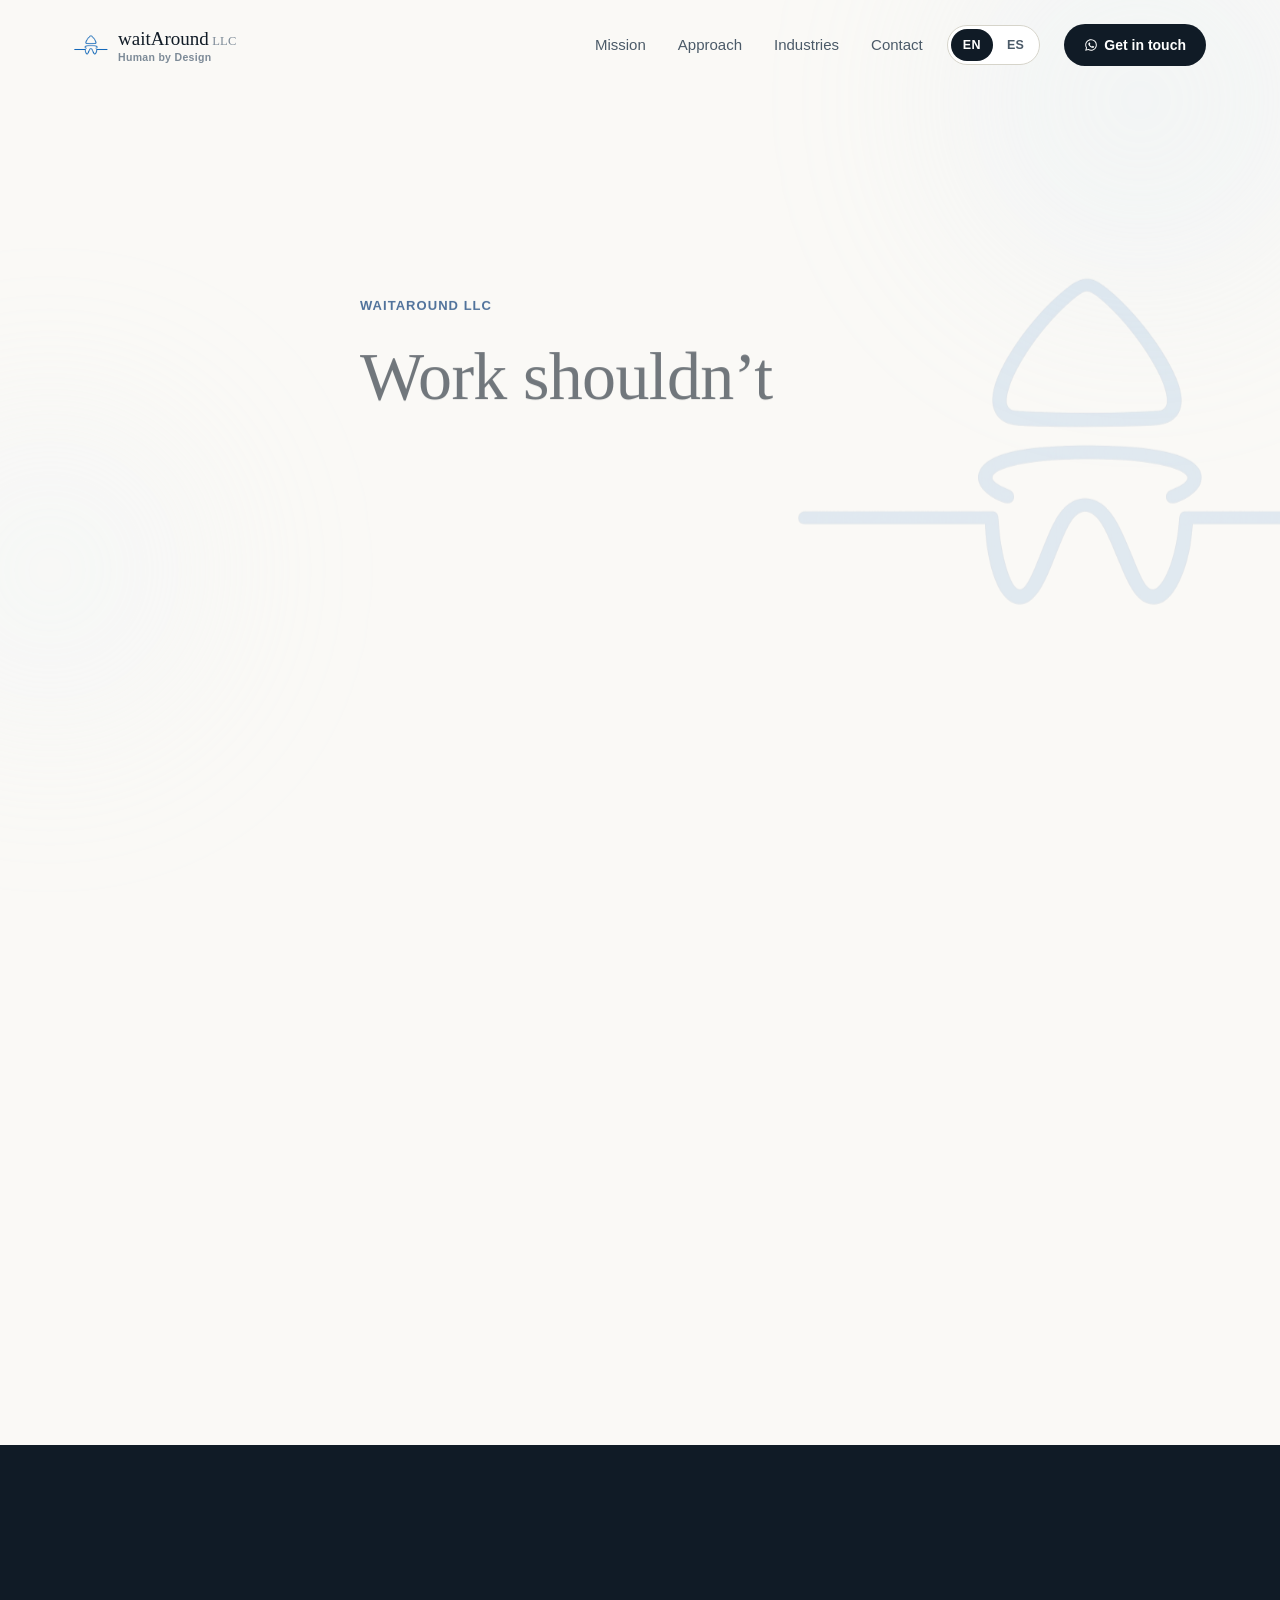
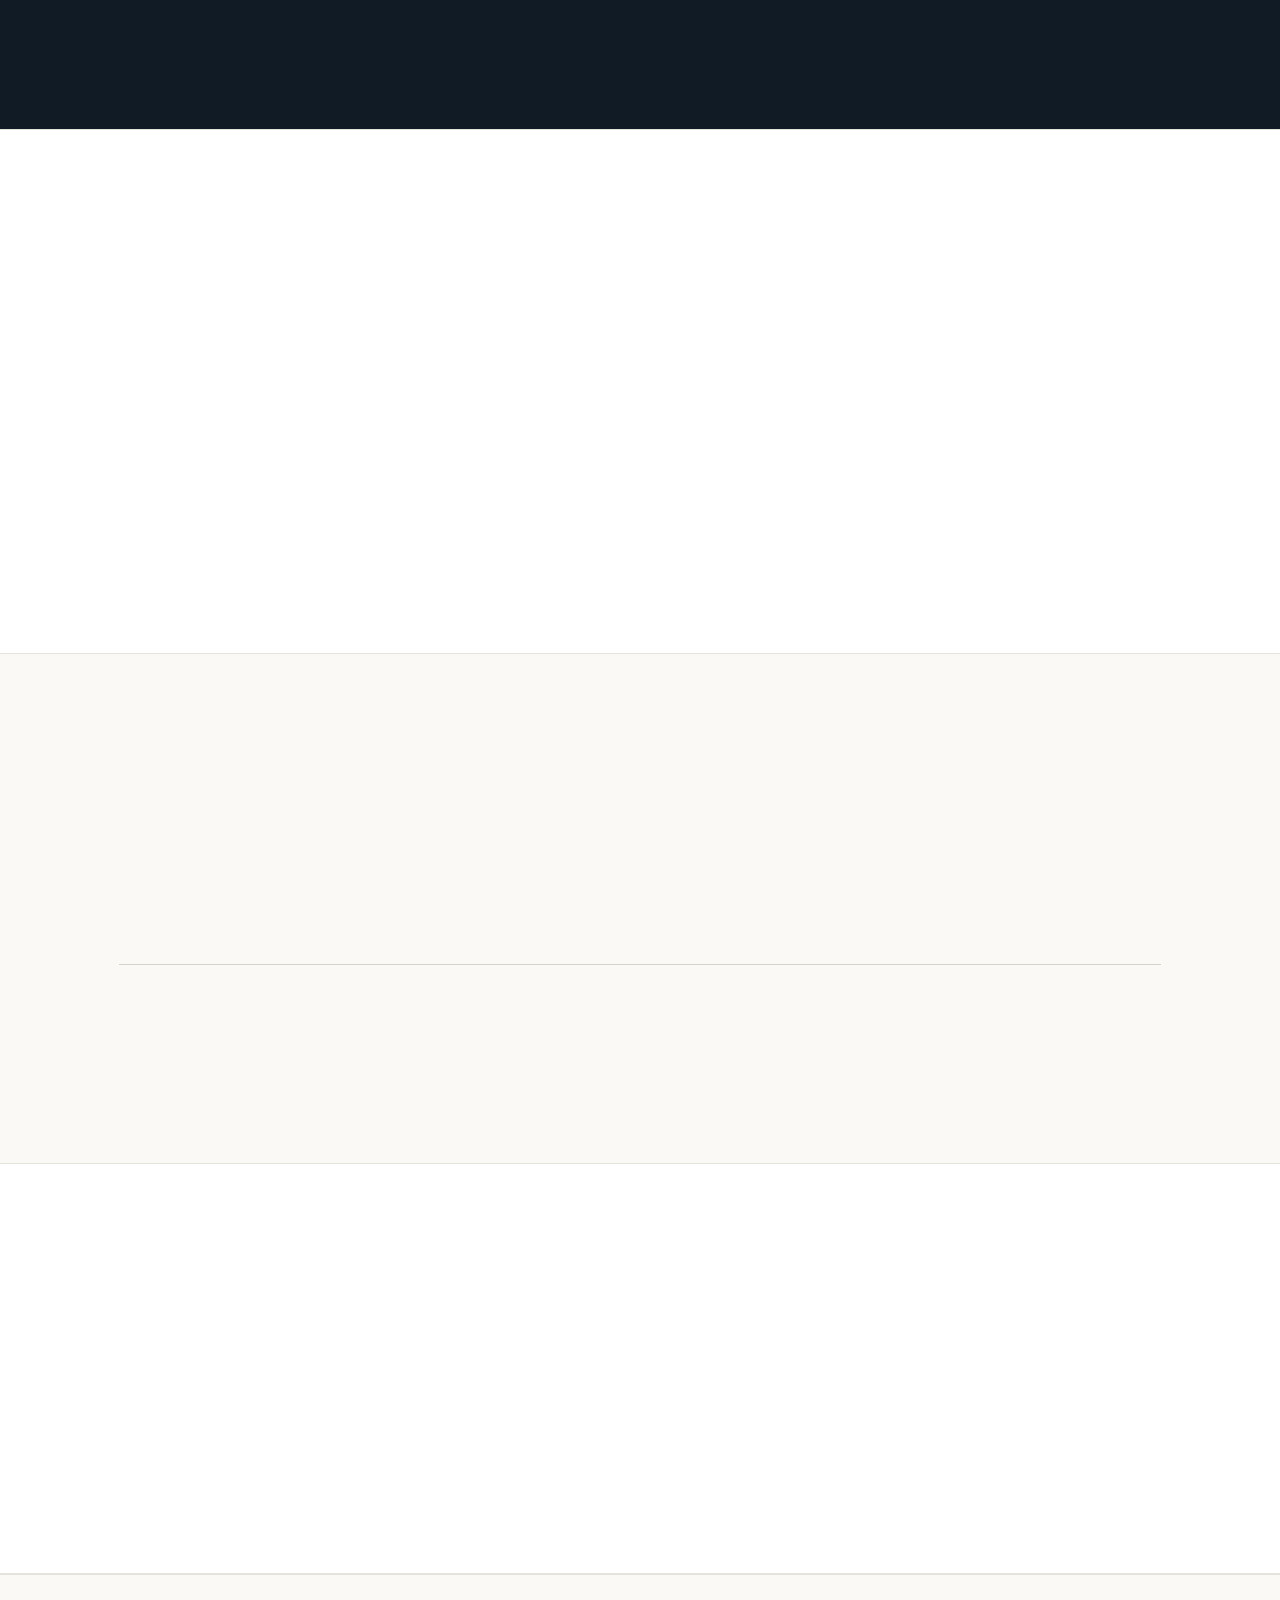
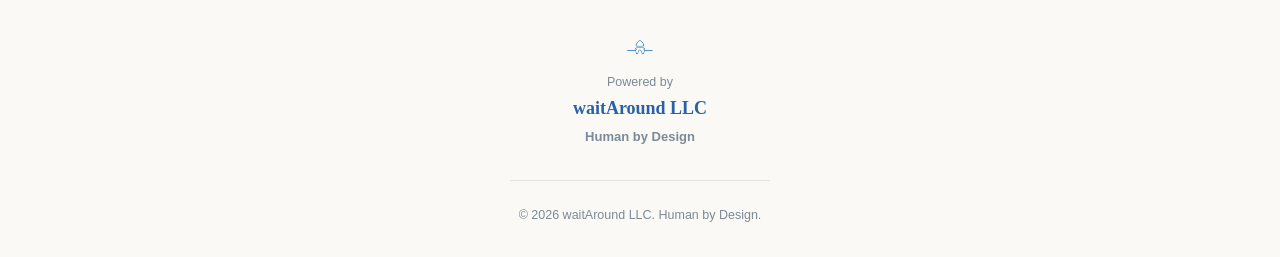
==== commit c2a05b73: "Security hardening: CSP meta tag, referrer-policy, noopener+noreferrer on external links, i18n input" ====
--- a/index.html
+++ b/index.html
@@ -12,6 +12,18 @@
 <meta property="og:type" content="website" />
 
 <link rel="icon" type="image/png" href="assets/waitaround-logo.png" />
+
+<!--
+  Security headers below are set via <meta> because GitHub Pages does not allow
+  custom HTTP response headers. frame-ancestors, X-Frame-Options,
+  X-Content-Type-Options, Permissions-Policy, and Strict-Transport-Security have
+  NO meta-tag equivalent and are NOT enforced by this tag alone — see
+  SECURITY.md and the _headers file for the header-level policy to apply if this
+  site is ever fronted by Cloudflare or moved to a host that supports response
+  headers (Netlify, Vercel, Cloudflare Pages).
+-->
+<meta http-equiv="Content-Security-Policy" content="default-src 'self'; script-src 'self'; style-src 'self' https://fonts.googleapis.com; font-src 'self' https://fonts.gstatic.com; img-src 'self' data:; connect-src 'self'; object-src 'none'; base-uri 'self'; form-action 'self'; frame-ancestors 'none'; upgrade-insecure-requests" />
+<meta name="referrer" content="strict-origin-when-cross-origin" />
 
 <link rel="preconnect" href="https://fonts.googleapis.com" />
 <link rel="preconnect" href="https://fonts.gstatic.com" crossorigin />
@@ -51,7 +63,7 @@
       <button type="button" class="lang-btn" data-lang="es">ES</button>
     </div>
 
-    <a class="nav__cta" href="https://wa.me/18564484646?text=Hi%20waitAround%20LLC%2C%20I%27d%20like%20to%20talk%20about%20a%20project." target="_blank" rel="noopener">
+    <a class="nav__cta" href="https://wa.me/18564484646?text=Hi%20waitAround%20LLC%2C%20I%27d%20like%20to%20talk%20about%20a%20project." target="_blank" rel="noopener noreferrer">
       <svg width="14" height="14" viewBox="0 0 24 24" fill="currentColor" aria-hidden="true"><path d="M12.04 2C6.58 2 2.13 6.45 2.13 11.91c0 1.75.46 3.45 1.32 4.95L2 22l5.29-1.39a9.9 9.9 0 0 0 4.75 1.21h.01c5.46 0 9.91-4.45 9.91-9.91 0-2.65-1.03-5.14-2.9-7.01A9.85 9.85 0 0 0 12.04 2Zm0 1.67c2.2 0 4.27.86 5.82 2.42a8.2 8.2 0 0 1 2.42 5.82c0 4.54-3.7 8.24-8.25 8.24a8.2 8.2 0 0 1-4.19-1.15l-.3-.18-3.14.82.84-3.06-.2-.31a8.18 8.18 0 0 1-1.26-4.38c0-4.55 3.7-8.24 8.26-8.24Zm-3.1 4.15c-.16 0-.42.06-.64.3-.22.24-.85.83-.85 2.03s.87 2.36.99 2.52c.12.16 1.7 2.6 4.18 3.64.58.25 1.04.4 1.39.51.59.19 1.12.16 1.54.1.47-.07 1.44-.59 1.64-1.16.2-.57.2-1.06.14-1.16-.06-.1-.22-.16-.46-.28-.24-.12-1.44-.71-1.66-.79-.22-.08-.38-.12-.55.12-.16.24-.63.79-.77.95-.14.16-.28.18-.52.06-.24-.12-1.02-.38-1.94-1.2-.72-.64-1.2-1.43-1.34-1.67-.14-.24-.02-.37.1-.49.11-.11.24-.28.36-.42.12-.14.16-.24.24-.4.08-.16.04-.3-.02-.42-.06-.12-.55-1.35-.76-1.84-.2-.48-.4-.42-.55-.42Z"/></svg>
       <span data-i18n="nav.cta">Get in touch</span>
     </a>
@@ -67,7 +79,7 @@
       <a href="#approach" data-i18n="nav.approach">Approach</a>
       <a href="#industries" data-i18n="nav.industries">Industries</a>
       <a href="#contact" data-i18n="nav.contact">Contact</a>
-      <a class="mobile-menu__cta" href="https://wa.me/18564484646?text=Hi%20waitAround%20LLC%2C%20I%27d%20like%20to%20talk%20about%20a%20project." target="_blank" rel="noopener" data-i18n="nav.cta">Get in touch</a>
+      <a class="mobile-menu__cta" href="https://wa.me/18564484646?text=Hi%20waitAround%20LLC%2C%20I%27d%20like%20to%20talk%20about%20a%20project." target="_blank" rel="noopener noreferrer" data-i18n="nav.cta">Get in touch</a>
       <div class="lang-toggle lang-toggle--mobile" role="group" aria-label="Language">
         <button type="button" class="lang-btn is-active" data-lang="en">EN</button>
         <button type="button" class="lang-btn" data-lang="es">ES</button>
@@ -94,7 +106,7 @@
       </p>
 
       <div class="hero__actions" data-reveal data-reveal-delay="340">
-        <a href="https://wa.me/18564484646?text=Hi%20waitAround%20LLC%2C%20I%27d%20like%20to%20talk%20about%20a%20project." target="_blank" rel="noopener" class="btn btn--primary">
+        <a href="https://wa.me/18564484646?text=Hi%20waitAround%20LLC%2C%20I%27d%20like%20to%20talk%20about%20a%20project." target="_blank" rel="noopener noreferrer" class="btn btn--primary">
           <span data-i18n="hero.cta1">Let&rsquo;s Build</span>
           <svg width="15" height="15" viewBox="0 0 24 24" fill="currentColor" aria-hidden="true"><path d="M12.04 2C6.58 2 2.13 6.45 2.13 11.91c0 1.75.46 3.45 1.32 4.95L2 22l5.29-1.39a9.9 9.9 0 0 0 4.75 1.21h.01c5.46 0 9.91-4.45 9.91-9.91 0-2.65-1.03-5.14-2.9-7.01A9.85 9.85 0 0 0 12.04 2Zm0 1.67c2.2 0 4.27.86 5.82 2.42a8.2 8.2 0 0 1 2.42 5.82c0 4.54-3.7 8.24-8.25 8.24a8.2 8.2 0 0 1-4.19-1.15l-.3-.18-3.14.82.84-3.06-.2-.31a8.18 8.18 0 0 1-1.26-4.38c0-4.55 3.7-8.24 8.26-8.24Zm-3.1 4.15c-.16 0-.42.06-.64.3-.22.24-.85.83-.85 2.03s.87 2.36.99 2.52c.12.16 1.7 2.6 4.18 3.64.58.25 1.04.4 1.39.51.59.19 1.12.16 1.54.1.47-.07 1.44-.59 1.64-1.16.2-.57.2-1.06.14-1.16-.06-.1-.22-.16-.46-.28-.24-.12-1.44-.71-1.66-.79-.22-.08-.38-.12-.55.12-.16.24-.63.79-.77.95-.14.16-.28.18-.52.06-.24-.12-1.02-.38-1.94-1.2-.72-.64-1.2-1.43-1.34-1.67-.14-.24-.02-.37.1-.49.11-.11.24-.28.36-.42.12-.14.16-.24.24-.4.08-.16.04-.3-.02-.42-.06-.12-.55-1.35-.76-1.84-.2-.48-.4-.42-.55-.42Z"/></svg>
         </a>
@@ -240,7 +252,7 @@
         We usually reply within one business day.
       </p>
 
-      <a href="https://wa.me/18564484646?text=Hi%20waitAround%20LLC%2C%20I%27d%20like%20to%20talk%20about%20a%20project." target="_blank" rel="noopener" class="btn btn--primary">
+      <a href="https://wa.me/18564484646?text=Hi%20waitAround%20LLC%2C%20I%27d%20like%20to%20talk%20about%20a%20project." target="_blank" rel="noopener noreferrer" class="btn btn--primary">
         <span data-i18n="hero.cta1">Let&rsquo;s Build</span>
         <svg width="15" height="15" viewBox="0 0 24 24" fill="currentColor" aria-hidden="true"><path d="M12.04 2C6.58 2 2.13 6.45 2.13 11.91c0 1.75.46 3.45 1.32 4.95L2 22l5.29-1.39a9.9 9.9 0 0 0 4.75 1.21h.01c5.46 0 9.91-4.45 9.91-9.91 0-2.65-1.03-5.14-2.9-7.01A9.85 9.85 0 0 0 12.04 2Zm0 1.67c2.2 0 4.27.86 5.82 2.42a8.2 8.2 0 0 1 2.42 5.82c0 4.54-3.7 8.24-8.25 8.24a8.2 8.2 0 0 1-4.19-1.15l-.3-.18-3.14.82.84-3.06-.2-.31a8.18 8.18 0 0 1-1.26-4.38c0-4.55 3.7-8.24 8.26-8.24Zm-3.1 4.15c-.16 0-.42.06-.64.3-.22.24-.85.83-.85 2.03s.87 2.36.99 2.52c.12.16 1.7 2.6 4.18 3.64.58.25 1.04.4 1.39.51.59.19 1.12.16 1.54.1.47-.07 1.44-.59 1.64-1.16.2-.57.2-1.06.14-1.16-.06-.1-.22-.16-.46-.28-.24-.12-1.44-.71-1.66-.79-.22-.08-.38-.12-.55.12-.16.24-.63.79-.77.95-.14.16-.28.18-.52.06-.24-.12-1.02-.38-1.94-1.2-.72-.64-1.2-1.43-1.34-1.67-.14-.24-.02-.37.1-.49.11-.11.24-.28.36-.42.12-.14.16-.24.24-.4.08-.16.04-.3-.02-.42-.06-.12-.55-1.35-.76-1.84-.2-.48-.4-.42-.55-.42Z"/></svg>
       </a>
